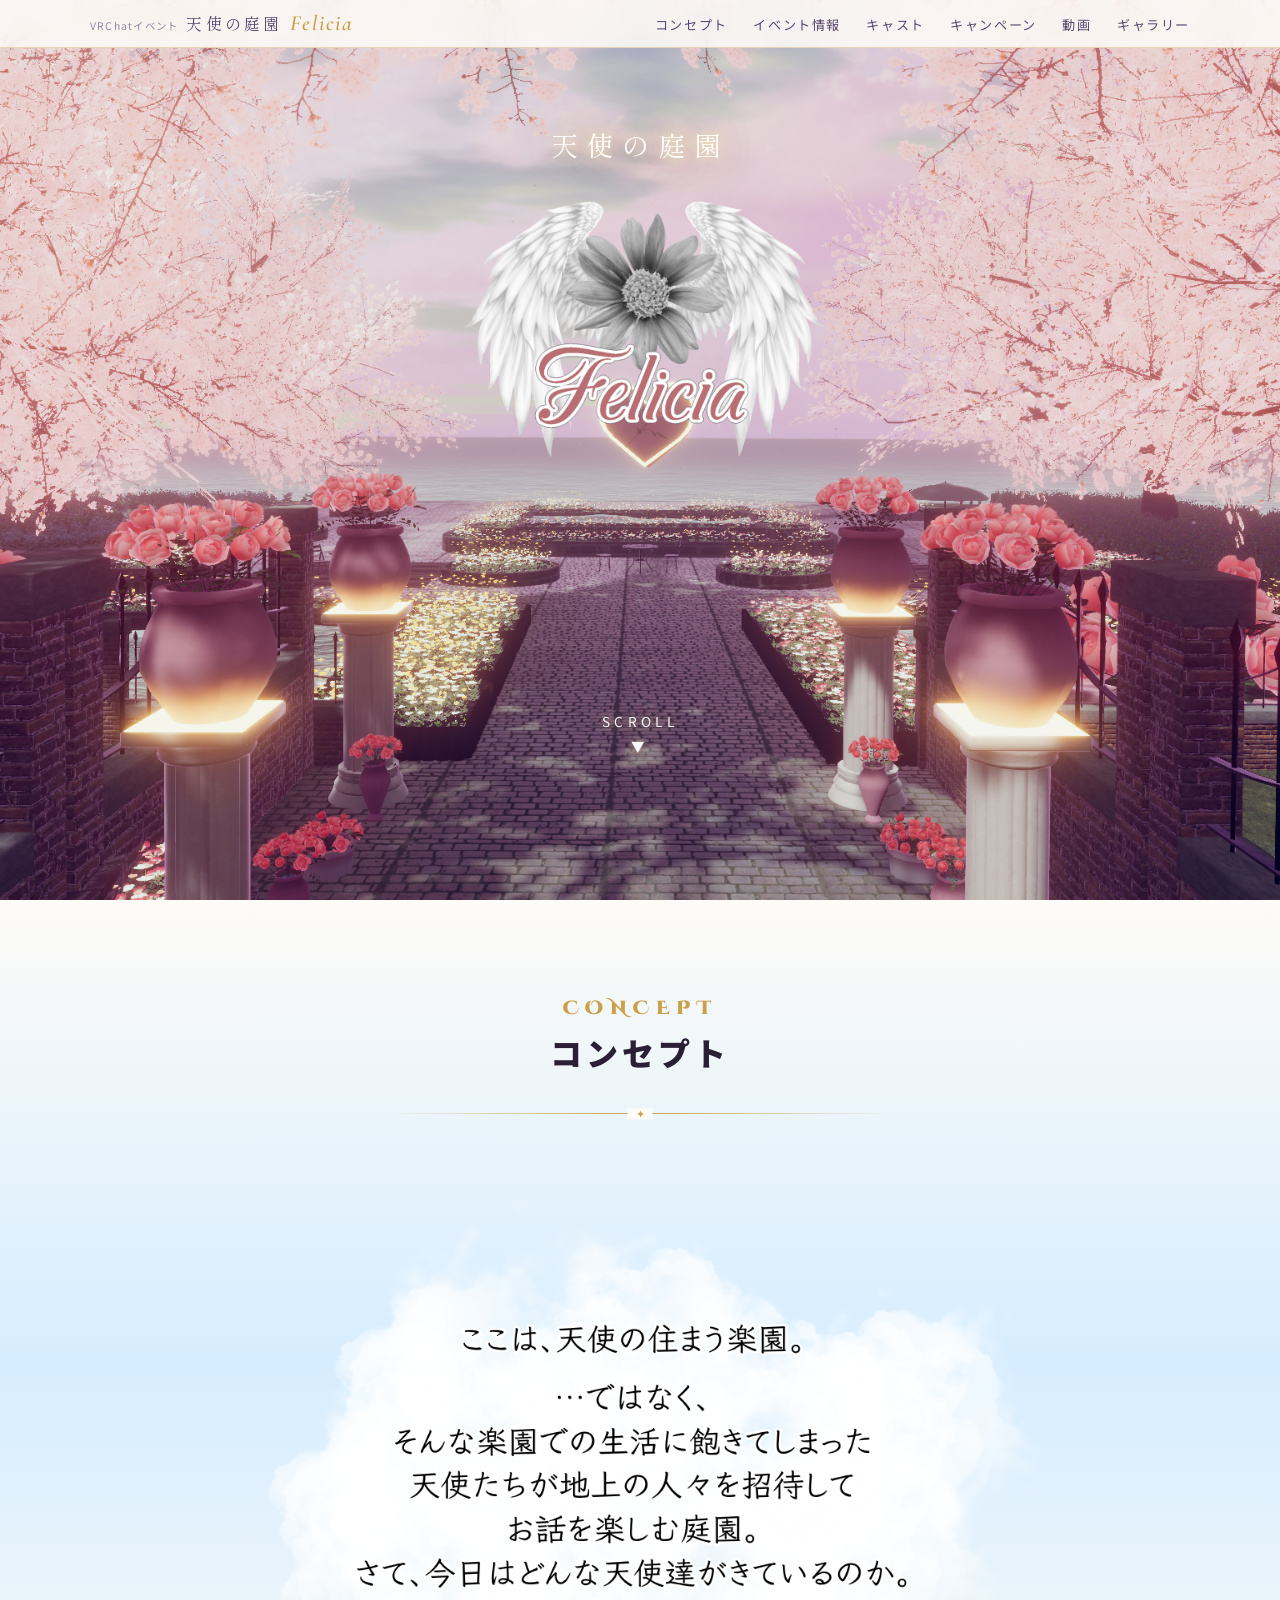
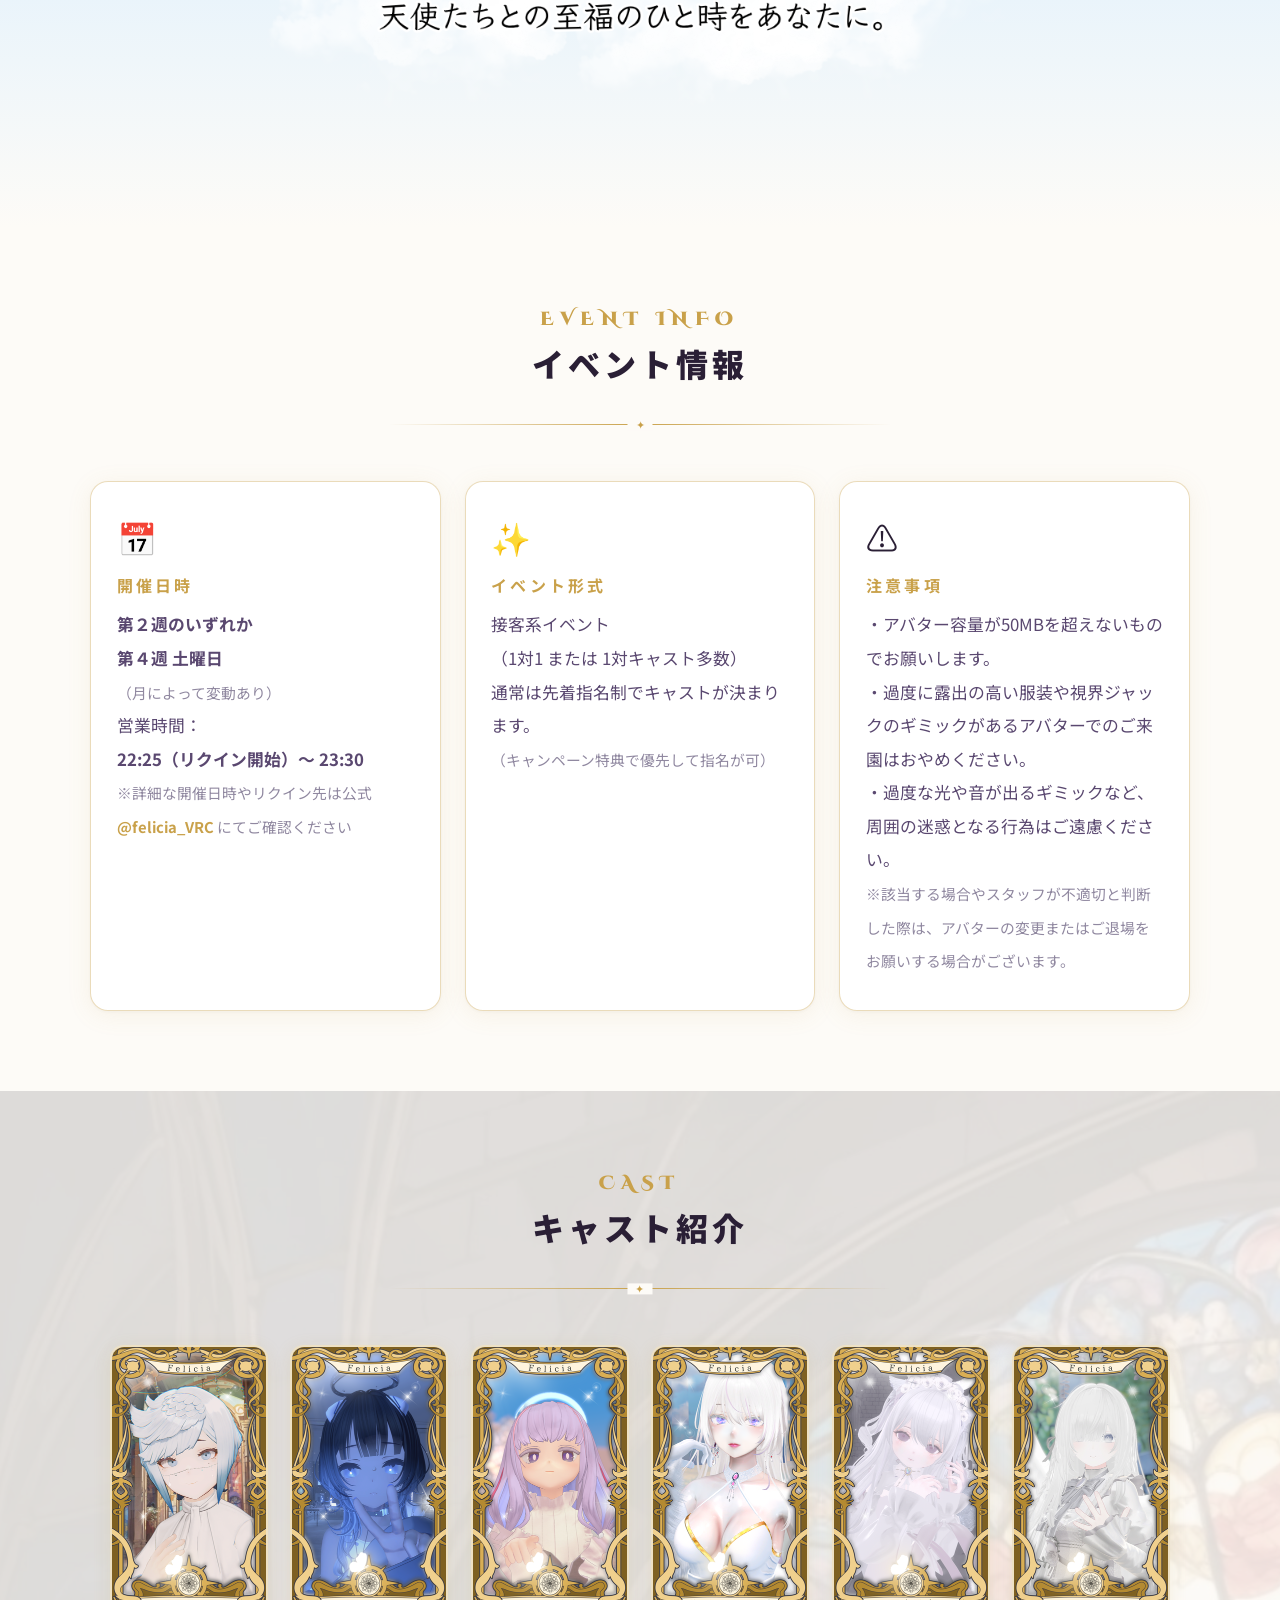
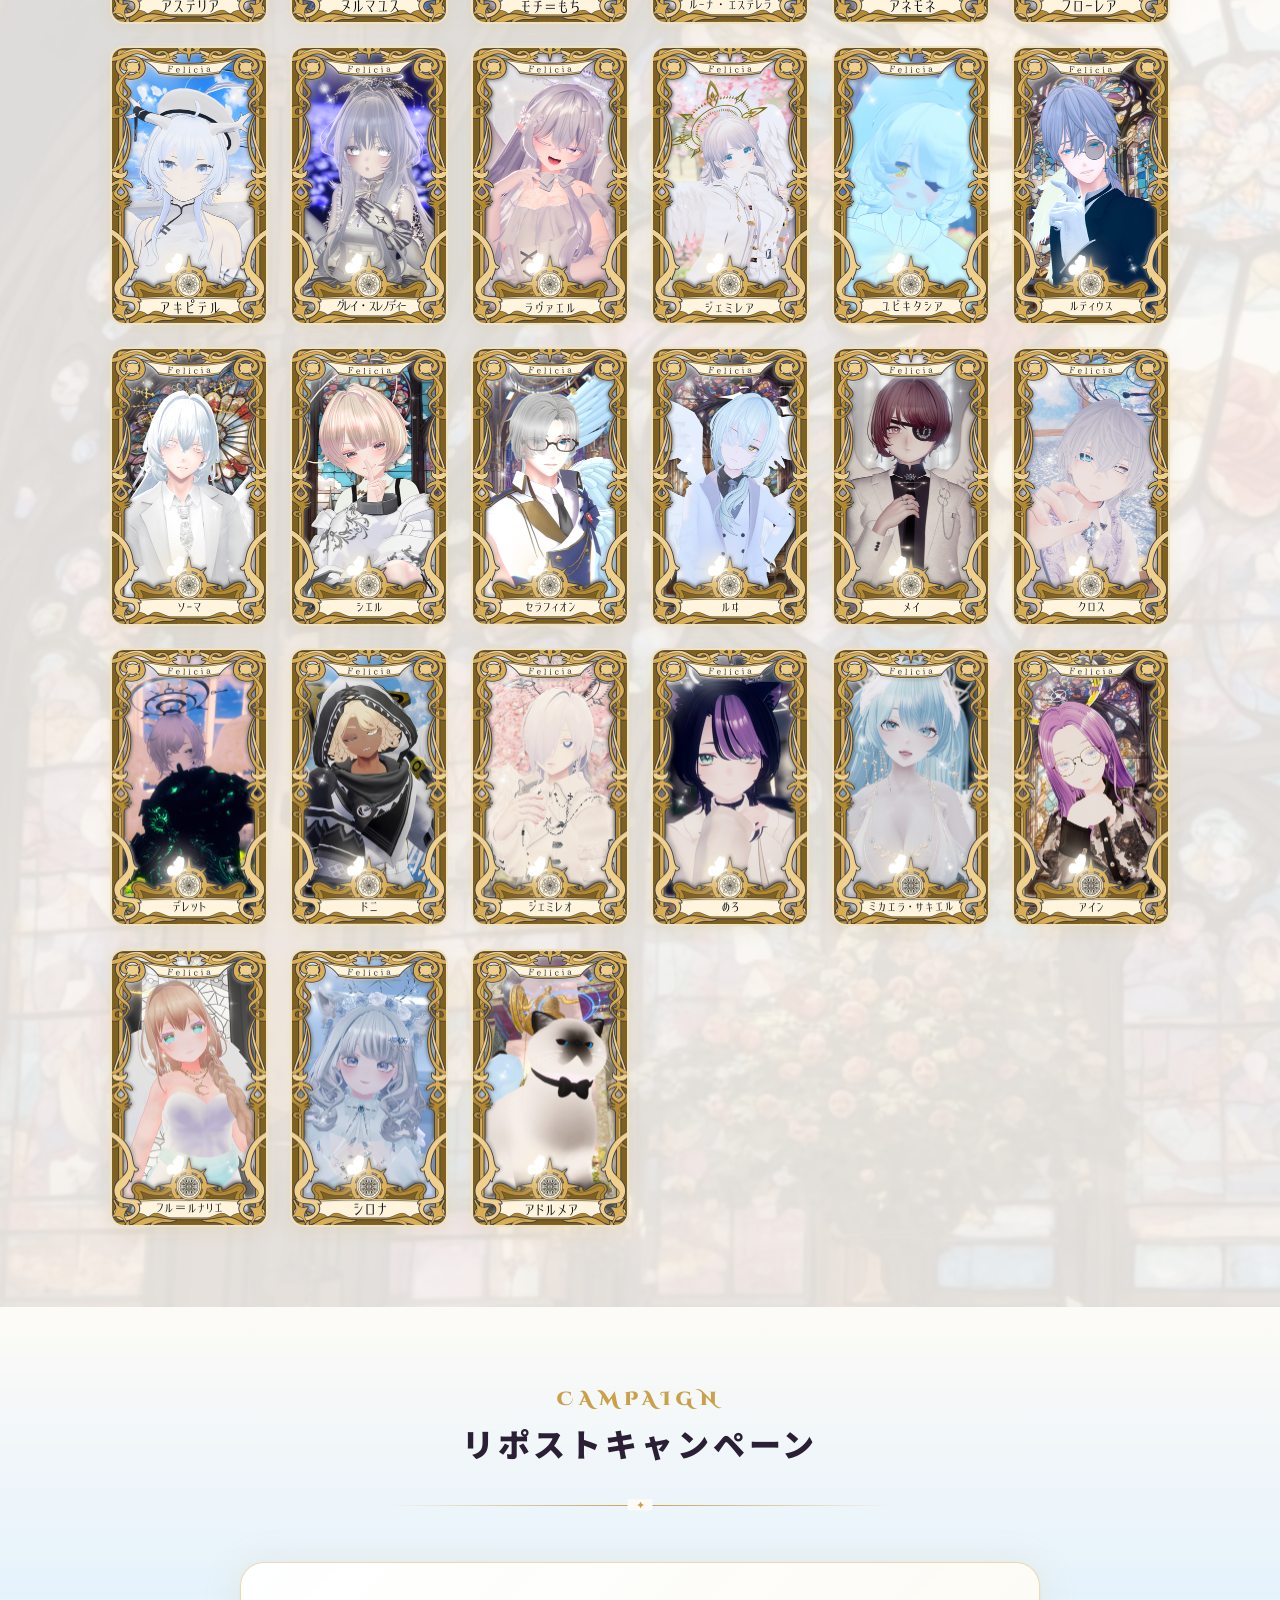
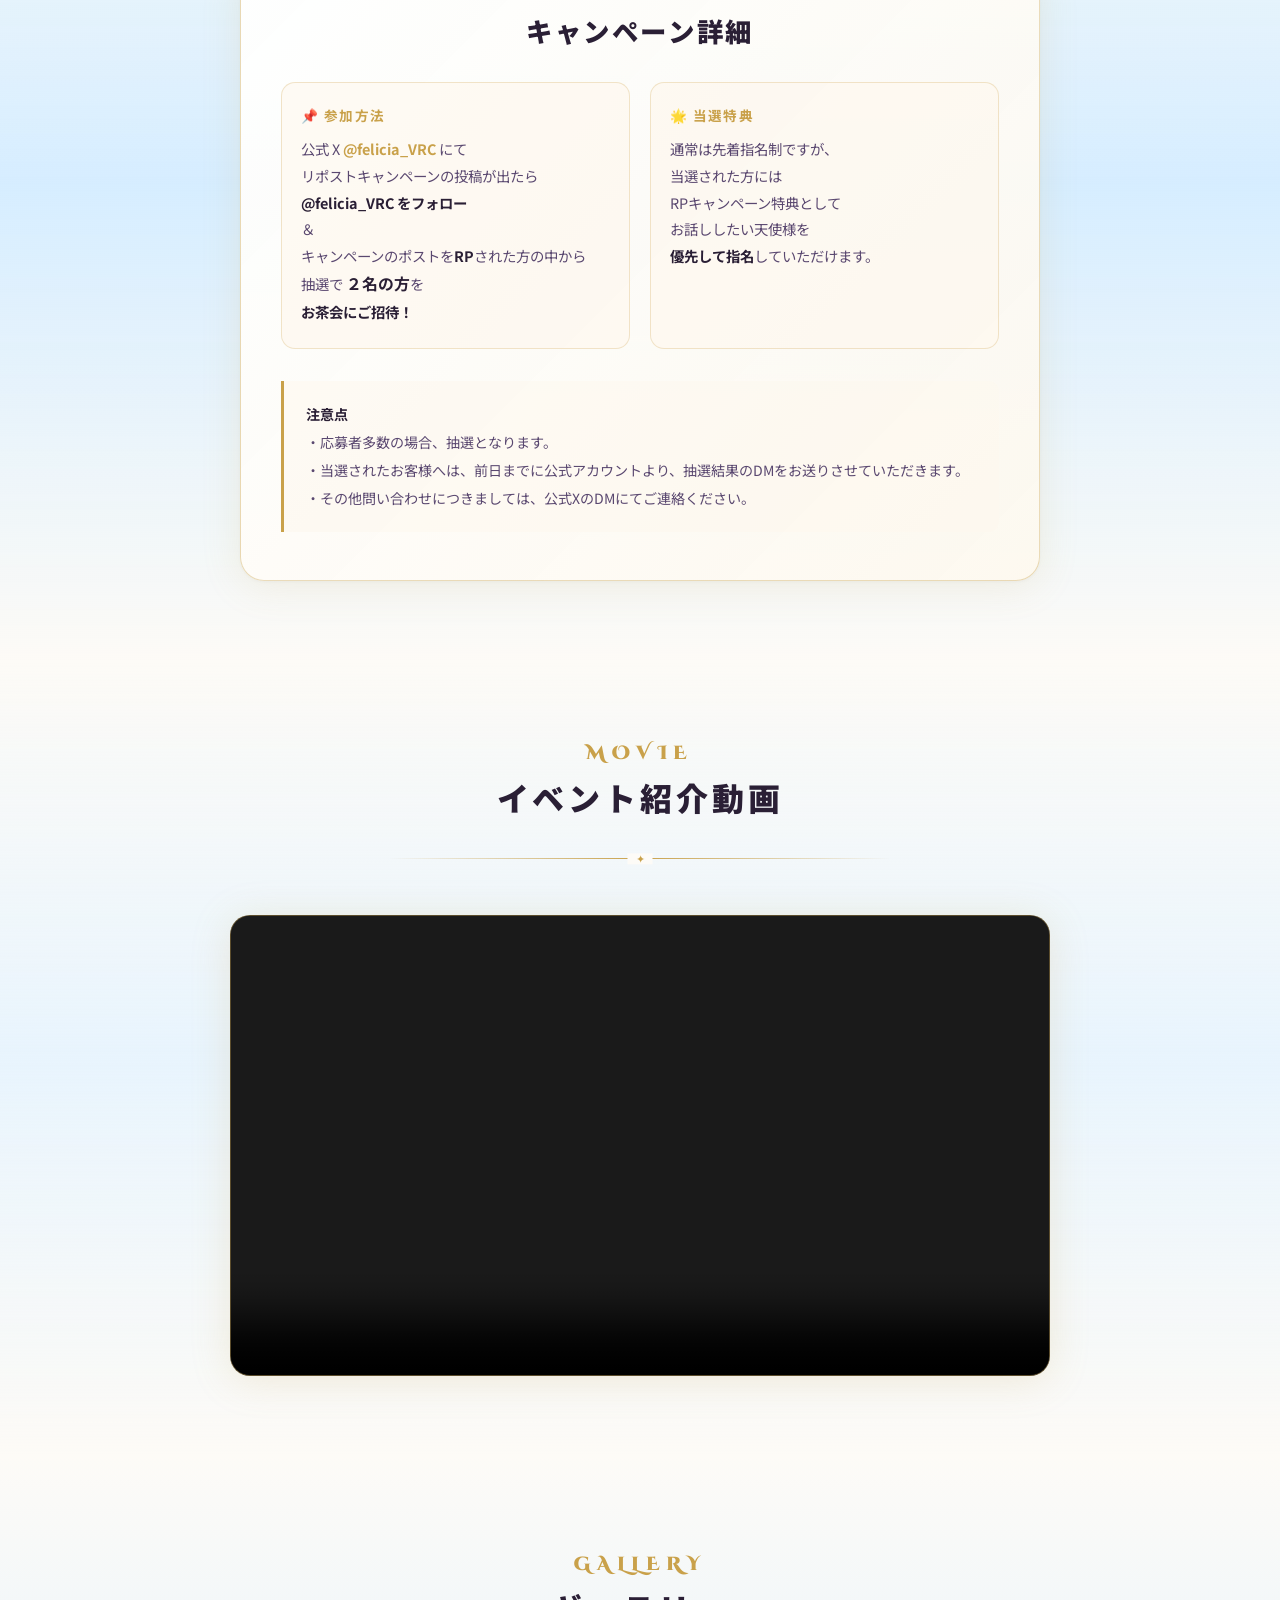
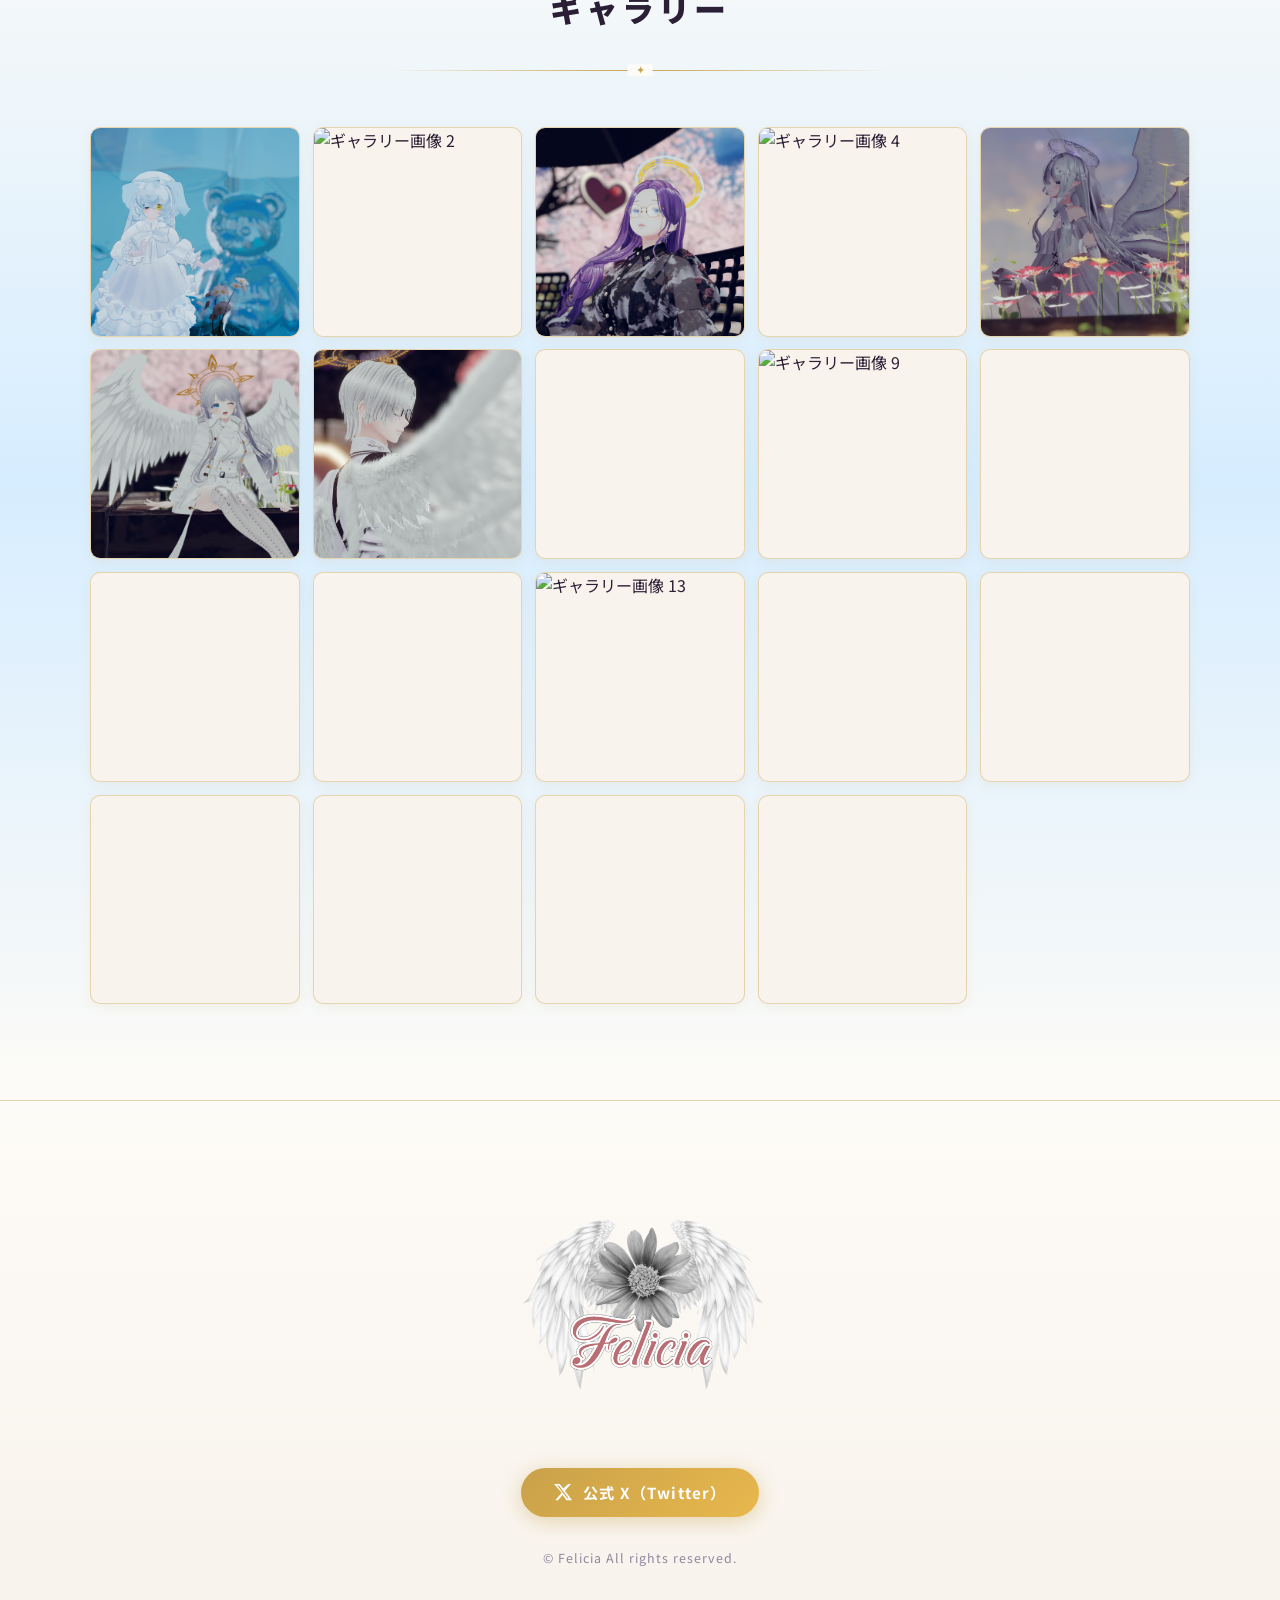
==== index.html @ ae24e44e "feat: add 'VRChatイベント' prefix to nav title Co-Authored-By: Claude Sonnet 4.6 <noreply@anthropic.com>" ====
<!DOCTYPE html>
<html lang="ja">
<head>
  <meta charset="UTF-8" />
  <meta name="viewport" content="width=device-width, initial-scale=1.0" />
  <meta name="theme-color" content="#fdfbf7" />
  <title>Felicia - 天使との対話型RPイベント</title>
  <meta name="description" content="VRChat上のロールプレイイベント「Felicia」公式サイト。個性豊かな天使様たちとの1対1の対話をお楽しみいただけるイベントです。" />
  <meta name="robots" content="index,follow" />
  <link rel="canonical" href="__SITE_URL__/" />
  <meta property="og:type" content="website" />
  <meta property="og:title" content="Felicia - 天使との対話型RPイベント" />
  <meta property="og:description" content="VRChat上のロールプレイイベント「Felicia」公式サイト。個性豊かな天使様たちとの1対1の対話をお楽しみいただけるイベントです。" />
  <meta property="og:url" content="__SITE_URL__/" />
  <meta property="og:image" content="__SITE_URL__/images/Felicia_Banner.jpg" />
  <meta property="og:image:alt" content="Feliciaメインビジュアル" />
  <meta property="og:site_name" content="Felicia" />
  <meta name="twitter:card" content="summary_large_image" />
  <meta name="twitter:title" content="Felicia - 天使との対話型RPイベント" />
  <meta name="twitter:description" content="VRChat上のロールプレイイベント「Felicia」公式サイト。個性豊かな天使様たちとの1対1の対話をお楽しみいただけるイベントです。" />
  <meta name="twitter:image" content="__SITE_URL__/images/Felicia_Banner.jpg" />
  <meta name="twitter:image:alt" content="Feliciaメインビジュアル" />
  <script type="application/ld+json">
    {
      "@context": "https://schema.org",
      "@type": "WebSite",
      "name": "Felicia",
      "url": "__SITE_URL__/",
      "description": "VRChat上のロールプレイイベント「Felicia」公式サイト。個性豊かな天使様たちとの1対1の対話をお楽しみいただけるイベントです。",
      "inLanguage": "ja",
      "publisher": {
        "@type": "Organization",
        "name": "Felicia"
      }
    }
  </script>
  <!-- ヒーロー背景の先行ダウンロード（最高優先度） -->
  <link rel="preload" href="images/bg/Felicia_Background_1.jpg" as="image" fetchpriority="high" />
  <link rel="icon" href="images/Felicia_Logo.png" type="image/png" />
  <link rel="manifest" href="manifest.webmanifest" />
  <link rel="preconnect" href="https://fonts.googleapis.com" />
  <link rel="preconnect" href="https://fonts.gstatic.com" crossorigin />
  <link href="https://fonts.googleapis.com/css2?family=Noto+Sans+JP:wght@400;500;700;900&family=Cinzel+Decorative:wght@700&family=Cormorant+Garamond:ital,wght@0,400;0,600;1,400&family=Shippori+Mincho:wght@400;700&display=swap" rel="stylesheet" />
  <link rel="stylesheet" href="data/index.css" />
</head>
<body class="page-loading">

<!-- Lightbox -->
<div id="lightbox" role="dialog" aria-modal="true" aria-label="キャスト画像">
  <button class="lb-arrow" id="lb-prev" aria-label="前のキャスト">‹</button>
  <div id="lb-stage">
    <img id="lb-img-cur" src="" alt="" />
    <img id="lb-img-next" src="" alt="" aria-hidden="true" />
  </div>
  <button class="lb-arrow" id="lb-next" aria-label="次のキャスト">›</button>
  <button id="lightbox-close" aria-label="閉じる">✕</button>
</div>

<!-- Feathers -->
<div id="feathers" aria-hidden="true"></div>

<!-- Nav -->
<nav>
  <div class="nav-inner">
    <div class="nav-title">
      <span class="nav-title-sub">VRChatイベント</span>
      <span class="nav-title-ja">天使の庭園</span>
      <span class="nav-title-en">Felicia</span>
    </div>
    <ul class="nav-links">
      <li><a href="#concept">コンセプト</a></li>
      <li><a href="#about">イベント情報</a></li>
      <li><a href="#cast">キャスト</a></li>
      <li><a href="#campaign">キャンペーン</a></li>
      <li><a href="#video">動画</a></li>
      <li><a href="#gallery">ギャラリー</a></li>
    </ul>
  </div>
</nav>

<!-- Hero -->
<section id="hero">
  <!-- .hero-bg スライドは JS が images/bg/ を探索して動的生成 -->
  <div class="hero-overlay" aria-hidden="true"></div>
  <div class="hero-logo-wrap">
    <p class="hero-catchcopy" aria-hidden="true">天使の庭園</p>
    <img src="images/Felicia_Logo.png" alt="Felicia" class="hero-logo js-hide-on-error" />
  </div>
  <p class="hero-scroll" aria-hidden="true">SCROLL</p>
</section>

<!-- Concept -->
<section id="concept">
  <div class="container">
    <h2 class="section-title reveal">
      <span>CONCEPT</span>
      コンセプト
    </h2>
    <div class="divider"></div>
    <div class="concept-center reveal">
      <img src="images/Felicia_Concept1.png" alt="Feliciaコンセプトビジュアル" class="concept-image" loading="lazy" decoding="async" />
    </div>
  </div>
</section>

<!-- About / Event Info -->
<section id="about">
  <div class="container">
    <h2 class="section-title reveal">
      <span>EVENT INFO</span>
      イベント情報
    </h2>
    <div class="divider"></div>
    <div class="about-grid">
      <div class="info-card reveal">
        <div class="card-icon">📅</div>
        <h3>開催日時</h3>
        <p>
          <strong>第２週のいずれか</strong><br />
          <strong>第４週 土曜日</strong><br />
          <small class="text-sub">（月によって変動あり）</small><br />
          営業時間：<br /><strong>22:25（リクイン開始）〜 23:30</strong><br />
          <small class="text-sub">※詳細な開催日時やリクイン先は公式 <a href="https://x.com/felicia_VRC" target="_blank" rel="noopener noreferrer" class="info-link">@felicia_VRC</a> にてご確認ください</small>
        </p>
      </div>
      <div class="info-card reveal">
        <div class="card-icon">✨</div>
        <h3>イベント形式</h3>
        <p>
          接客系イベント<br />
          （1対1 または 1対キャスト多数）<br />
          通常は先着指名制でキャストが決まります。<br />
          <small class="text-sub">（キャンペーン特典で優先して指名が可）</small>
        </p>
      </div>
      <div class="info-card reveal">
        <div class="card-icon">⚠️</div>
        <h3>注意事項</h3>
        <p>
          ・アバター容量が50MBを超えないものでお願いします。<br />
          ・過度に露出の高い服装や視界ジャックのギミックがあるアバターでのご来園はおやめください。<br />
          ・過度な光や音が出るギミックなど、周囲の迷惑となる行為はご遠慮ください。<br />
          <small class="text-sub">※該当する場合やスタッフが不適切と判断した際は、アバターの変更またはご退場をお願いする場合がございます。</small>
        </p>
      </div>
    </div>
  </div>
</section>

<!-- Cast -->
<section id="cast">
  <div class="cast-bg" aria-hidden="true"></div>
  <div class="container">
    <h2 class="section-title reveal">
      <span>CAST</span>
      キャスト紹介
    </h2>
    <div class="divider"></div>
    <!-- キャストは data/cast-data.js から動的に生成されます -->
    <div class="cast-grid" id="cast-grid"></div>
  </div>
</section>

<!-- Campaign -->
<section id="campaign">
  <div class="container">
    <h2 class="section-title reveal">
      <span>CAMPAIGN</span>
      リポストキャンペーン
    </h2>
    <div class="divider"></div>
    <div class="campaign-inner reveal">
      <p class="campaign-title">キャンペーン詳細</p>
      <div class="campaign-cards">
        <div class="campaign-item">
          <h4>📌 参加方法</h4>
          <p>
            公式 X <a href="https://x.com/felicia_VRC" target="_blank" rel="noopener noreferrer" class="info-link">@felicia_VRC</a> にて<br />
            リポストキャンペーンの投稿が出たら<br />
            <strong>@felicia_VRC をフォロー</strong><br />
            ＆<br />
            キャンペーンのポストを<strong>RP</strong>された方の中から<br />
            抽選で <strong class="text-gold text-lg">２名の方</strong>を<br />
            <strong class="text-gold">お茶会にご招待！</strong>
          </p>
        </div>
        <div class="campaign-item">
          <h4>🌟 当選特典</h4>
          <p>
            通常は先着指名制ですが、<br />
            当選された方には<br />
            RPキャンペーン特典として<br />
            お話ししたい天使様を<br />
            <strong class="text-gold">優先して指名</strong>していただけます。
          </p>
        </div>
      </div>
      <div class="campaign-note">
        <strong>注意点</strong><br />
        ・応募者多数の場合、抽選となります。<br />
        ・当選されたお客様へは、前日までに公式アカウントより、抽選結果のDMをお送りさせていただきます。<br />
        ・その他問い合わせにつきましては、公式XのDMにてご連絡ください。
      </div>
    </div>
  </div>
</section>

<!-- Video -->
<section id="video">
  <div class="container">
    <h2 class="section-title reveal">
      <span>MOVIE</span>
      イベント紹介動画
    </h2>
    <div class="divider"></div>
    <div class="video-wrap reveal">
      <!-- 動画ファイルを video/ フォルダに配置してください（例: video/felicia.mp4） -->
      <video id="event-video" controls playsinline poster="images/Felicia_Banner.jpg">
        <source src="video/felicia.mp4" type="video/mp4" />
        <source src="video/movie.mp4" type="video/mp4" />
        <source src="video/pv.mp4" type="video/mp4" />
        <p>お使いのブラウザは動画の再生に対応していません。</p>
      </video>
    </div>
  </div>
</section>

<!-- Gallery -->
<section id="gallery">
  <div class="container">
    <h2 class="section-title reveal">
      <span>GALLERY</span>
      ギャラリー
    </h2>
    <div class="divider"></div>
    <!-- 画像は data/gallery-data.js から動的に生成されます -->
    <div class="gallery-grid" id="gallery-grid"></div>
  </div>
</section>

<!-- Footer -->
<footer>
  <img src="images/Felicia_Logo.png" alt="Felicia" class="footer-logo js-hide-on-error" loading="lazy" decoding="async" />
  <br />
  <a href="https://x.com/felicia_VRC" target="_blank" rel="noopener noreferrer" class="twitter-btn">
    <img src="images/x-logo.svg" alt="" aria-hidden="true" class="twitter-btn-icon" />
    公式 X（Twitter）
  </a>
  <p class="footer-copy">© Felicia All rights reserved.</p>
</footer>

<script src="data/cast-data.js"></script>
<script src="data/gallery-data.js"></script>
<script src="data/index.js"></script>
</body>
</html>
---- data/index.css ----
/* ===== Reset & Base ===== */
*, *::before, *::after { box-sizing: border-box; margin: 0; padding: 0; }

:root {
  --white:        #ffffff;
  --cream:        #fdfbf7;
  --cream-mid:    #f8f3ec;
  --cream-dark:   #f0e8d8;
  --gold:         #c9a14a;
  --gold-bright:  #e8c96a;
  --gold-pale:    #fdf3d8;
  --gold-glow:    rgba(201, 161, 74, 0.3);
  --sky:          #e8f4fd;
  --pearl:        #f8f5ff;
  --lavender:     #ede8f8;
  --heaven:       #d6edff;
  --text-dark:    #2a1f35;
  --text-mid:     #5a4870;
  --text-light:   #9088a0;
  --text-gold:    #c9a14a;
  --text-gold-dark: #7a5e18;
  --border-gold:  rgba(201, 161, 74, 0.38);
}

html { scroll-behavior: smooth; }

body {
  font-family: 'Noto Sans JP', sans-serif;
  background-color: var(--cream);
  color: var(--text-dark);
  min-height: 100vh;
  overflow-x: hidden;
}

/* BG1 ロード完了まで全体を非表示 */
body.page-loading { opacity: 0; }

/* Subtle celestial background */
body::before {
  content: '';
  position: fixed;
  inset: 0;
  background:
    radial-gradient(ellipse 70% 50% at 15% 10%, rgba(180, 220, 255, .22) 0%, transparent 60%),
    radial-gradient(ellipse 60% 45% at 88% 92%, rgba(255, 240, 190, .18) 0%, transparent 60%),
    radial-gradient(ellipse 80% 80% at 50% 50%, rgba(253, 251, 247, .96) 0%, transparent 100%);
  pointer-events: none;
  z-index: 0;
}

section, nav, footer { position: relative; z-index: 1; }

/* ===== Utility ===== */
.container {
  width: min(1100px, 92%);
  margin-inline: auto;
}

.text-gold      { color: var(--text-gold); }
.text-gold-dark { color: var(--text-gold-dark); }
.text-sub       { color: var(--text-light); font-size: .88em; }
.text-lg        { font-size: 1.1em; }

/* ===== Section Title ===== */
.section-title {
  text-align: center;
  font-size: clamp(1.4rem, 4vw, 2rem);
  font-weight: 900;
  letter-spacing: .12em;
  color: var(--text-dark);
  margin-bottom: 2.4rem;
}
.section-title span {
  display: block;
  font-family: 'Cinzel Decorative', serif;
  font-size: .58em;
  letter-spacing: .35em;
  color: var(--gold);
  margin-bottom: .5rem;
}

/* ===== Divider ===== */
.divider {
  width: 80%;
  max-width: 500px;
  height: 1px;
  background: linear-gradient(90deg, transparent, var(--gold), transparent);
  margin: 0 auto 3.5rem;
  position: relative;
}
.divider::before {
  content: '✦';
  position: absolute;
  left: 50%;
  top: 50%;
  transform: translate(-50%, -50%);
  color: var(--gold);
  font-size: .7rem;
  background: var(--cream);
  padding: 0 .5rem;
  line-height: 1;
}

/* ===== Nav ===== */
nav {
  position: fixed;
  top: 0; left: 0; right: 0;
  z-index: 100;
  background: rgba(253, 251, 247, 0.88);
  backdrop-filter: blur(14px);
  border-bottom: 1px solid var(--border-gold);
  padding: .65rem 1.5rem;
}

.nav-inner {
  width: min(1100px, 92%);
  margin-inline: auto;
  display: flex;
  align-items: center;
  justify-content: space-between;
  gap: 1rem;
}

.nav-title {
  display: flex;
  flex-direction: row;
  align-items: baseline;
  gap: .5rem;
  white-space: nowrap;
}

.nav-title-sub {
  font-family: 'Noto Sans JP', sans-serif;
  font-size: .65rem;
  font-weight: 400;
  letter-spacing: .12em;
  color: var(--text-light);
}

.nav-title-ja {
  font-family: 'Shippori Mincho', serif;
  font-size: 1rem;
  font-weight: 400;
  letter-spacing: .2em;
  color: var(--text-mid);
}

.nav-title-en {
  font-family: 'Cormorant Garamond', serif;
  font-style: italic;
  font-size: 1.35rem;
  font-weight: 600;
  letter-spacing: .1em;
  color: var(--gold);
}

.nav-links {
  display: flex;
  gap: 1.6rem;
  list-style: none;
}
.nav-links a {
  color: var(--text-mid);
  text-decoration: none;
  font-size: .82rem;
  letter-spacing: .12em;
  transition: color .2s;
}
.nav-links a:hover { color: var(--gold); }

@media (max-width: 768px) {
  nav { padding: .4rem 1rem; }
  .nav-inner {
    flex-direction: column;
    align-items: flex-start;
    gap: .25rem;
  }
  .nav-title { gap: .3rem; }
  .nav-title-ja { font-size: .48rem; }
  .nav-title-en { font-size: .85rem; }
  .nav-links {
    gap: .5rem;
    flex-wrap: wrap;
  }
  .nav-links a { font-size: .6rem; letter-spacing: .05em; }
}

/* ===== Hero ===== */
#hero {
  min-height: 100vh;
  display: flex;
  flex-direction: column;
  align-items: center;
  justify-content: flex-start;
  padding-top: 12vh;
  position: relative;
  overflow: hidden;
  background: linear-gradient(175deg, #bde0ff 0%, #d8efff 30%, #fdfbf7 100%);
}

.hero-bg {
  position: absolute;
  inset: 0;
  background-size: cover;
  background-position: center;
  background-repeat: no-repeat;
  z-index: 0;
  /* background-image と transform は JS が設定 */
}

.hero-overlay { display: none; }

/* ロゴ＋キャッチコピーをまとめるラッパー（レイアウト上の flex アイテム） */
.hero-logo-wrap {
  position: relative;
  z-index: 1;
}

/* キャッチコピー：ロゴ直上に absolute 配置（ロゴ位置に影響しない） */
.hero-catchcopy {
  position: absolute;
  bottom: calc(100% - 3.5rem);
  left: 50%;
  transform: translateX(-50%);
  white-space: nowrap;
  font-family: 'Shippori Mincho', serif;
  font-size: clamp(1.05rem, 2.8vw, 1.7rem);
  letter-spacing: .32em;
  color: #fff;
  text-shadow:
    0 0 14px rgba(255, 240, 180, .95),
    0 0 35px rgba(220, 180, 80, .75),
    0 0 70px rgba(200, 150, 50, .5);
  opacity: 0;
  transition: opacity 1s ease .2s;
}
.hero-catchcopy.logo-visible { opacity: 1; }

.hero-logo {
  position: relative;
  z-index: 1;
  height: min(55vh, 420px);
  width: auto;
  display: block;
  opacity: 0;
  transition: opacity 1s ease;
}
.hero-logo.logo-visible { opacity: 1; }

.hero-scroll {
  position: absolute;
  bottom: 9rem;
  left: 50%;
  transform: translateX(-50%);
  z-index: 1;
  font-size: .85rem;
  letter-spacing: .32em;
  color: rgba(255, 255, 255, .95);
  text-shadow:
    0 0 8px rgba(255, 240, 180, .8),
    0 1px 6px rgba(0, 0, 0, .4);
  animation: blink 2s ease-in-out infinite;
  text-align: center;
  white-space: nowrap;
}
.hero-scroll::after {
  content: '▼';
  display: block;
  text-align: center;
  margin-top: .3rem;
}
@keyframes blink { 0%, 100% { opacity: 1 } 50% { opacity: .25 } }

@media (max-width: 768px) {
  .hero-catchcopy { font-size: clamp(.95rem, 5vw, 1.4rem); }
  .hero-logo { height: min(52vh, 380px); width: auto; min-height: 260px; }
  .hero-scroll { bottom: 12rem; }
}

/* ===== Feathers ===== */
#feathers {
  position: fixed;
  inset: 0;
  pointer-events: none;
  z-index: 1;
  overflow: hidden;
}

.feather {
  position: absolute;
  top: -100px;
  opacity: 0;
  animation: featherDrift linear infinite;
  will-change: transform, opacity;
}

@keyframes featherDrift {
  0% {
    transform: translateY(0) translateX(0) rotate(0deg);
    opacity: 0;
  }
  8%  { opacity: var(--max-opacity, 0.55); }
  20% { transform: translateY(20vh)  translateX(calc(var(--drift) *  0.25)) rotate(72deg);  }
  40% { transform: translateY(40vh)  translateX(calc(var(--drift) * -0.15)) rotate(144deg); }
  60% { transform: translateY(60vh)  translateX(calc(var(--drift) *  0.35)) rotate(216deg); }
  80% { transform: translateY(80vh)  translateX(calc(var(--drift) * -0.10)) rotate(288deg); }
  92% { opacity: var(--max-opacity, 0.35); }
  100% {
    transform: translateY(115vh) translateX(var(--drift)) rotate(360deg);
    opacity: 0;
  }
}

/* ===== Concept Section ===== */
#concept {
  padding: 6rem 1.5rem;
  background: linear-gradient(180deg, var(--cream), var(--heaven) 50%, var(--cream));
  z-index: auto;
}

.concept-center {
  display: flex;
  justify-content: center;
}

.concept-image {
  width: min(820px, 92vw);
  height: auto;
  position: relative;
  z-index: 3;
  transform: translateX(1.5%);
}

/* ===== About / Event Info ===== */
#about {
  padding: 5rem 1.5rem;
}

.about-grid {
  display: grid;
  grid-template-columns: repeat(auto-fit, minmax(260px, 1fr));
  gap: 1.5rem;
}

.info-card {
  background: rgba(255, 255, 255, 0.92);
  border: 1px solid var(--border-gold);
  border-radius: 18px;
  padding: 2rem 1.6rem;
  backdrop-filter: blur(6px);
  box-shadow: 0 4px 24px rgba(201, 161, 74, .1), 0 1px 4px rgba(0, 0, 0, .04);
  transition: transform .3s, box-shadow .3s;
}
.info-card:hover {
  transform: translateY(-4px);
  box-shadow: 0 8px 40px rgba(201, 161, 74, .22);
}

.info-card .card-icon {
  font-size: 2rem;
  margin-bottom: .8rem;
}
.info-card h3 {
  font-size: 1rem;
  letter-spacing: .2em;
  color: var(--gold);
  margin-bottom: .7rem;
  text-transform: uppercase;
  font-weight: 700;
}
.info-card p {
  font-size: 1.05rem;
  line-height: 2;
  color: var(--text-mid);
}

.info-link {
  color: var(--gold);
  text-decoration: none;
  font-weight: 700;
}
.info-link:hover { text-decoration: underline; }

/* ===== Cast Section ===== */
#cast {
  padding: 5rem 1.5rem;
  position: relative;
  overflow: hidden;
  z-index: auto;
}

.cast-bg {
  position: absolute;
  inset: 0;
  background: url('../images/Felicia_Cast_Background.jpg') center / cover no-repeat;
  z-index: 0;
}
.cast-bg::after {
  content: '';
  position: absolute;
  inset: 0;
  background: rgba(253, 251, 247, 0.87);
}

#cast .container {
  position: relative;
  z-index: 2;
  width: min(1200px, 94%);
}

/* Cast grid - portrait cards */
.cast-grid {
  display: grid;
  grid-template-columns: repeat(auto-fill, 158px);
  justify-content: center;
  gap: 1.4rem;
}

@media (max-width: 500px) {
  .cast-grid {
    grid-template-columns: repeat(2, 1fr);
  }
}

.cast-card {
  position: relative;
  z-index: 3;
  background: white;
  border: 2px solid rgba(201, 161, 74, .32);
  border-radius: 14px;
  overflow: hidden;
  cursor: pointer;
  transition: transform .35s cubic-bezier(.34, 1.56, .64, 1), box-shadow .35s;
  box-shadow: 0 4px 18px rgba(201, 161, 74, .14);
}
.cast-card:hover {
  transform: translateY(-6px) scale(1.025);
  box-shadow: 0 12px 44px rgba(201, 161, 74, .38), 0 0 0 2px rgba(201, 161, 74, .45);
}

.cast-card .cast-image {
  width: 100%;
  overflow: hidden;
  line-height: 0;
  background: var(--cream-mid);
}
.cast-card .cast-image img {
  width: 100%;
  height: auto;
  display: block;
  transition: transform .4s ease;
}
.cast-card:hover .cast-image img {
  transform: scale(1.04);
}

/* Placeholder when no image */
.cast-image-placeholder {
  width: 100%;
  aspect-ratio: 3 / 4;
  background: linear-gradient(160deg, var(--gold-pale), var(--lavender));
  display: flex;
  align-items: center;
  justify-content: center;
  color: var(--gold);
  font-size: .7rem;
  letter-spacing: .1em;
}

/* .cast-info / .cast-name は非表示のため削除 */

/* ===== Lightbox ===== */
#lightbox {
  display: none;
  position: fixed;
  inset: 0;
  z-index: 1000;
  background: rgba(30, 20, 40, .92);
  overflow: hidden;
  align-items: center;
  justify-content: center;
  padding: 1rem;
  backdrop-filter: blur(8px);
}
#lightbox.open { display: flex; }

#lb-stage {
  position: relative;
  overflow: hidden;
  /* iOS Safari でtransform子要素がoverflow:hiddenをすり抜けるバグ対策 */
  transform: translateZ(0);
  clip-path: inset(0);
  /* 固定サイズ: lbImgCur/lbImgNext が常に同じ枠内に描画され、
     画像切り替え時のサイズジャンプを防ぐ */
  width: min(90vw, calc(100vw - 7rem));
  height: 92svh;
  display: flex;
  align-items: center;
  justify-content: center;
  border-radius: 16px;
  box-shadow:
    0 0 60px rgba(201, 161, 74, .45),
    0 0 120px rgba(255, 255, 255, .08);
  line-height: 0;
  flex-shrink: 0;
}

#lb-img-cur {
  display: block;
  width: auto;
  height: auto;
  max-width: 100%;
  max-height: 100%;  /* 固定ステージ基準（= 92svh） */
  object-fit: contain;
  cursor: pointer;
  position: relative;
  z-index: 1;
}

#lb-img-next {
  position: absolute;
  inset: 0;
  width: 100%;
  height: 100%;
  object-fit: contain;
  z-index: 2;
  transform: translateX(100%);
  pointer-events: none;
  /* alt テキストを非表示（ロード前の文字はみ出し対策） */
  color: transparent;
  font-size: 0;
}

#lightbox-close {
  position: fixed;
  top: 1.2rem;
  right: 1.4rem;
  background: rgba(201, 161, 74, .88);
  border: 1px solid rgba(255, 255, 255, .3);
  color: white;
  font-size: 1.5rem;
  width: 2.6rem;
  height: 2.6rem;
  border-radius: 50%;
  cursor: pointer;
  display: flex;
  align-items: center;
  justify-content: center;
  line-height: 1;
  transition: background .2s;
  z-index: 2;
}
#lightbox-close:hover { background: var(--gold-bright); }

.lb-arrow {
  position: fixed;
  top: 50%;
  transform: translateY(-50%);
  background: rgba(201, 161, 74, .88);
  border: 1px solid rgba(255, 255, 255, .3);
  color: white;
  font-size: 2rem;
  width: 3rem;
  height: 3rem;
  border-radius: 50%;
  cursor: pointer;
  display: flex;
  align-items: center;
  justify-content: center;
  transition: background .2s;
  z-index: 1001;
}
#lb-prev { left: 1rem; }
#lb-next { right: 1rem; }
.lb-arrow:hover { background: var(--gold-bright); }

@media (max-width: 768px) {
  .lb-arrow { display: none; }
  #lb-stage { width: 100vw; height: 100svh; border-radius: 0; }
  #lightbox { padding: 0; }
}

/* ===== Campaign Section ===== */
#campaign {
  padding: 5rem 1.5rem;
  background: linear-gradient(180deg, transparent, var(--heaven) 50%, transparent);
  position: relative;
  z-index: auto;
}
#campaign .container {
  position: relative;
  z-index: 2;
}

.campaign-inner {
  background: linear-gradient(135deg, rgba(255, 255, 255, .95), rgba(253, 248, 238, .92));
  border: 1px solid var(--border-gold);
  border-radius: 24px;
  padding: 3rem 2.5rem;
  box-shadow: 0 4px 40px rgba(201, 161, 74, .14), 0 1px 4px rgba(0, 0, 0, .04);
  max-width: 800px;
  margin-inline: auto;
}

.campaign-title {
  font-size: clamp(1.15rem, 3.5vw, 1.65rem);
  font-weight: 900;
  text-align: center;
  color: var(--text-dark);
  letter-spacing: .1em;
  margin-bottom: 2rem;
}

.campaign-cards {
  display: grid;
  grid-template-columns: repeat(auto-fit, minmax(220px, 1fr));
  gap: 1.2rem;
  margin-bottom: 2rem;
}

.campaign-item {
  background: rgba(253, 248, 238, .65);
  border: 1px solid rgba(201, 161, 74, .25);
  border-radius: 14px;
  padding: 1.4rem 1.2rem;
}
.campaign-item h4 {
  font-size: .85rem;
  letter-spacing: .1em;
  color: var(--gold);
  margin-bottom: .7rem;
  font-weight: 700;
}
.campaign-item p {
  font-size: .9rem;
  line-height: 1.85;
  color: var(--text-mid);
}
.campaign-item strong { color: var(--text-dark); }

.campaign-note {
  background: rgba(253, 248, 238, .5);
  border-left: 3px solid var(--gold);
  border-radius: 0 10px 10px 0;
  padding: 1.2rem 1.4rem;
  font-size: .88rem;
  line-height: 2;
  color: var(--text-mid);
}
.campaign-note strong { color: var(--text-dark); }

/* ===== Notice Section ===== */
#notice {
  padding: 5rem 1.5rem;
}

.notice-box {
  background: rgba(255, 255, 255, 0.95);
  border: 1px solid var(--border-gold);
  border-radius: 20px;
  padding: 2.5rem 2rem;
  max-width: 780px;
  margin-inline: auto;
  box-shadow: 0 4px 24px rgba(201, 161, 74, .1);
}

.notice-box ul {
  list-style: none;
  display: flex;
  flex-direction: column;
  gap: .9rem;
}
.notice-box ul li {
  padding-left: 1.4rem;
  position: relative;
  font-size: .93rem;
  line-height: 1.85;
  color: var(--text-mid);
}
.notice-box ul li::before {
  content: '✦';
  position: absolute;
  left: 0;
  color: var(--gold);
  font-size: .7rem;
  top: .35rem;
}

.notice-label {
  font-size: .85rem;
  font-weight: 700;
  letter-spacing: .12em;
  color: var(--gold);
  margin-bottom: .8rem;
}

.notice-list-spaced { margin-bottom: 1.6rem; }

.notice-separator {
  height: 1px;
  background: linear-gradient(90deg, transparent, var(--border-gold), transparent);
  margin-bottom: 1.4rem;
}

.notice-footnote {
  margin-top: 1.6rem;
  padding-top: 1.4rem;
  border-top: 1px solid rgba(201, 161, 74, .18);
  font-size: .88rem;
  line-height: 1.9;
  color: var(--text-light);
}

/* ===== Video Section ===== */
#video {
  padding: 5rem 1.5rem;
  background: linear-gradient(180deg, transparent, var(--sky) 50%, transparent);
  position: relative;
  z-index: auto;
}
#video .container {
  position: relative;
  z-index: 2;
}

.video-wrap {
  position: relative;
  width: 100%;
  max-width: 820px;
  aspect-ratio: 16 / 9;
  margin-inline: auto;
  border-radius: 20px;
  overflow: hidden;
  border: 1px solid var(--border-gold);
  box-shadow: 0 4px 40px rgba(201, 161, 74, .18);
  background: #1a1a1a;
}
.video-wrap video {
  display: block;
  width: 100%;
  height: 100%;
  object-fit: contain;
  background: #1a1a1a;
}

/* ===== Gallery ===== */
#gallery {
  padding: 6rem 1.5rem;
  background: linear-gradient(180deg, var(--cream), var(--heaven) 50%, var(--cream));
  position: relative;
  z-index: auto; /* 背景は羽(z-index:1)の後ろに描画 */
}
#gallery .container {
  position: relative;
  z-index: 2; /* コンテンツは羽の前に描画 */
}

.gallery-grid {
  display: grid;
  grid-template-columns: repeat(auto-fill, minmax(200px, 1fr));
  gap: 0.8rem;
}

.gallery-item {
  position: relative;
  overflow: hidden;
  border-radius: 10px;
  aspect-ratio: 1;
  cursor: pointer;
  background: var(--cream-mid);
  border: 1.5px solid var(--border-gold);
  box-shadow: 0 3px 12px rgba(201, 161, 74, .10);
  transition: transform .3s ease, box-shadow .3s ease;
}

.gallery-item:hover {
  transform: translateY(-4px) scale(1.02);
  box-shadow: 0 10px 32px rgba(201, 161, 74, .28);
}

.gallery-item img {
  width: 100%;
  height: 100%;
  object-fit: cover;
  display: block;
  transition: transform .4s ease;
}

.gallery-item:hover img {
  transform: scale(1.06);
}

@media (max-width: 768px) {
  .gallery-grid {
    grid-template-columns: repeat(auto-fill, minmax(140px, 1fr));
    gap: 0.6rem;
  }
}

/* ===== Footer ===== */
footer {
  padding: 3.5rem 1.5rem 2.5rem;
  text-align: center;
  border-top: 1px solid var(--border-gold);
  background: linear-gradient(180deg, var(--cream), var(--cream-mid));
}

.footer-logo {
  width: min(280px, 60vw);
  margin-bottom: 1.6rem;
}

.twitter-btn {
  display: inline-flex;
  align-items: center;
  gap: .6rem;
  background: linear-gradient(135deg, var(--gold), #e8b84d);
  color: #fff;
  font-size: .95rem;
  font-weight: 700;
  letter-spacing: .08em;
  padding: .85rem 2rem;
  border-radius: 100px;
  text-decoration: none;
  box-shadow: 0 4px 20px rgba(201, 161, 74, .4);
  transition: transform .2s, box-shadow .2s;
}
.twitter-btn:hover {
  transform: translateY(-2px);
  box-shadow: 0 8px 32px rgba(201, 161, 74, .6);
}
.twitter-btn-icon {
  width: 20px;
  height: 20px;
  display: block;
  filter: brightness(0) invert(1);
}

.footer-copy {
  margin-top: 2rem;
  font-size: .78rem;
  color: var(--text-light);
  letter-spacing: .08em;
}

/* ===== Scroll reveal ===== */
.reveal {
  opacity: 0;
  transform: translateY(28px);
  transition: opacity .65s ease, transform .65s ease;
}
.reveal.visible {
  opacity: 1;
  transform: none;
}

/* ===== Attending cast subpage ===== */
.subpage-body {
  padding: 3rem 0 5rem;
}

.attending-page {
  position: relative;
  z-index: 1;
  min-height: 100vh;
  display: flex;
  align-items: flex-start;
}

.attending-page-inner {
  padding-top: 1rem;
}

.attending-back-link {
  display: inline-flex;
  align-items: center;
  gap: .4rem;
  color: var(--text-mid);
  text-decoration: none;
  font-size: .9rem;
  letter-spacing: .08em;
  margin-bottom: 1.8rem;
  transition: color .2s ease;
}
.attending-back-link:hover { color: var(--gold); }

.attending-header {
  text-align: center;
  margin-bottom: 3rem;
}

.attending-kicker {
  color: var(--gold);
  letter-spacing: .3em;
  font-size: .78rem;
  margin-bottom: .9rem;
}

.attending-title {
  font-size: clamp(2rem, 6vw, 3.2rem);
  line-height: 1.15;
  color: var(--text-dark);
  margin-bottom: 1rem;
}

.attending-description {
  max-width: 700px;
  margin: 0 auto;
  color: var(--text-mid);
  line-height: 1.9;
  font-size: .98rem;
}

.attending-params {
  margin-top: 1rem;
  color: var(--gold);
  font-size: .88rem;
  letter-spacing: .08em;
}

.attending-section {
  background: rgba(255, 255, 255, .92);
  border: 1px solid var(--border-gold);
  border-radius: 28px;
  padding: 2.5rem 1.4rem;
  box-shadow: 0 8px 40px rgba(201, 161, 74, .1);
  backdrop-filter: blur(6px);
}

.attending-empty {
  max-width: 640px;
  margin: 0 auto;
  background: rgba(255, 255, 255, .92);
  border: 1px solid var(--border-gold);
  border-radius: 20px;
  padding: 2rem 1.4rem;
  text-align: center;
  box-shadow: 0 4px 24px rgba(201, 161, 74, .1);
}

.attending-empty-title {
  font-size: 1.1rem;
  font-weight: 700;
  color: var(--gold);
  margin-bottom: .8rem;
}

.attending-empty-copy {
  color: var(--text-mid);
  line-height: 1.9;
  font-size: .92rem;
}

@media (max-width: 768px) {
  .subpage-body { padding-top: 2rem; }
  .attending-section { padding: 2rem 1rem; border-radius: 22px; }
}
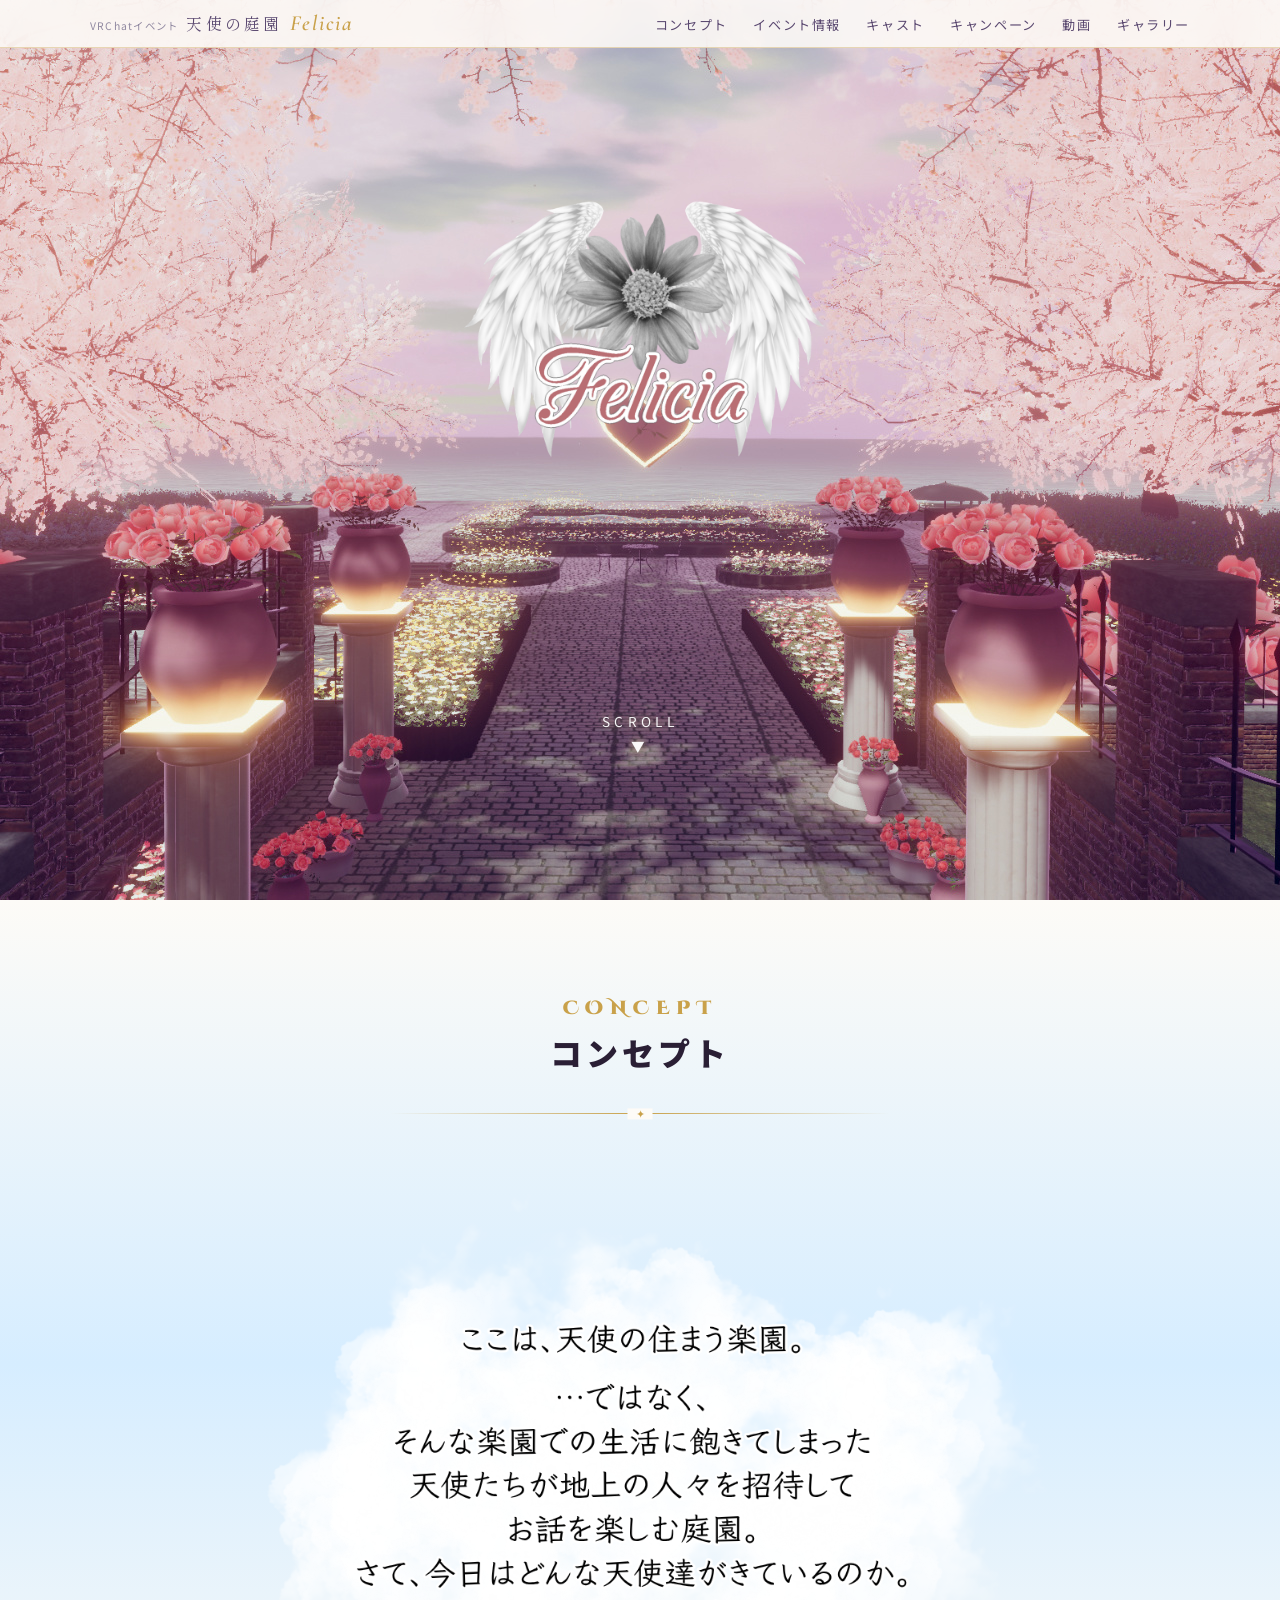
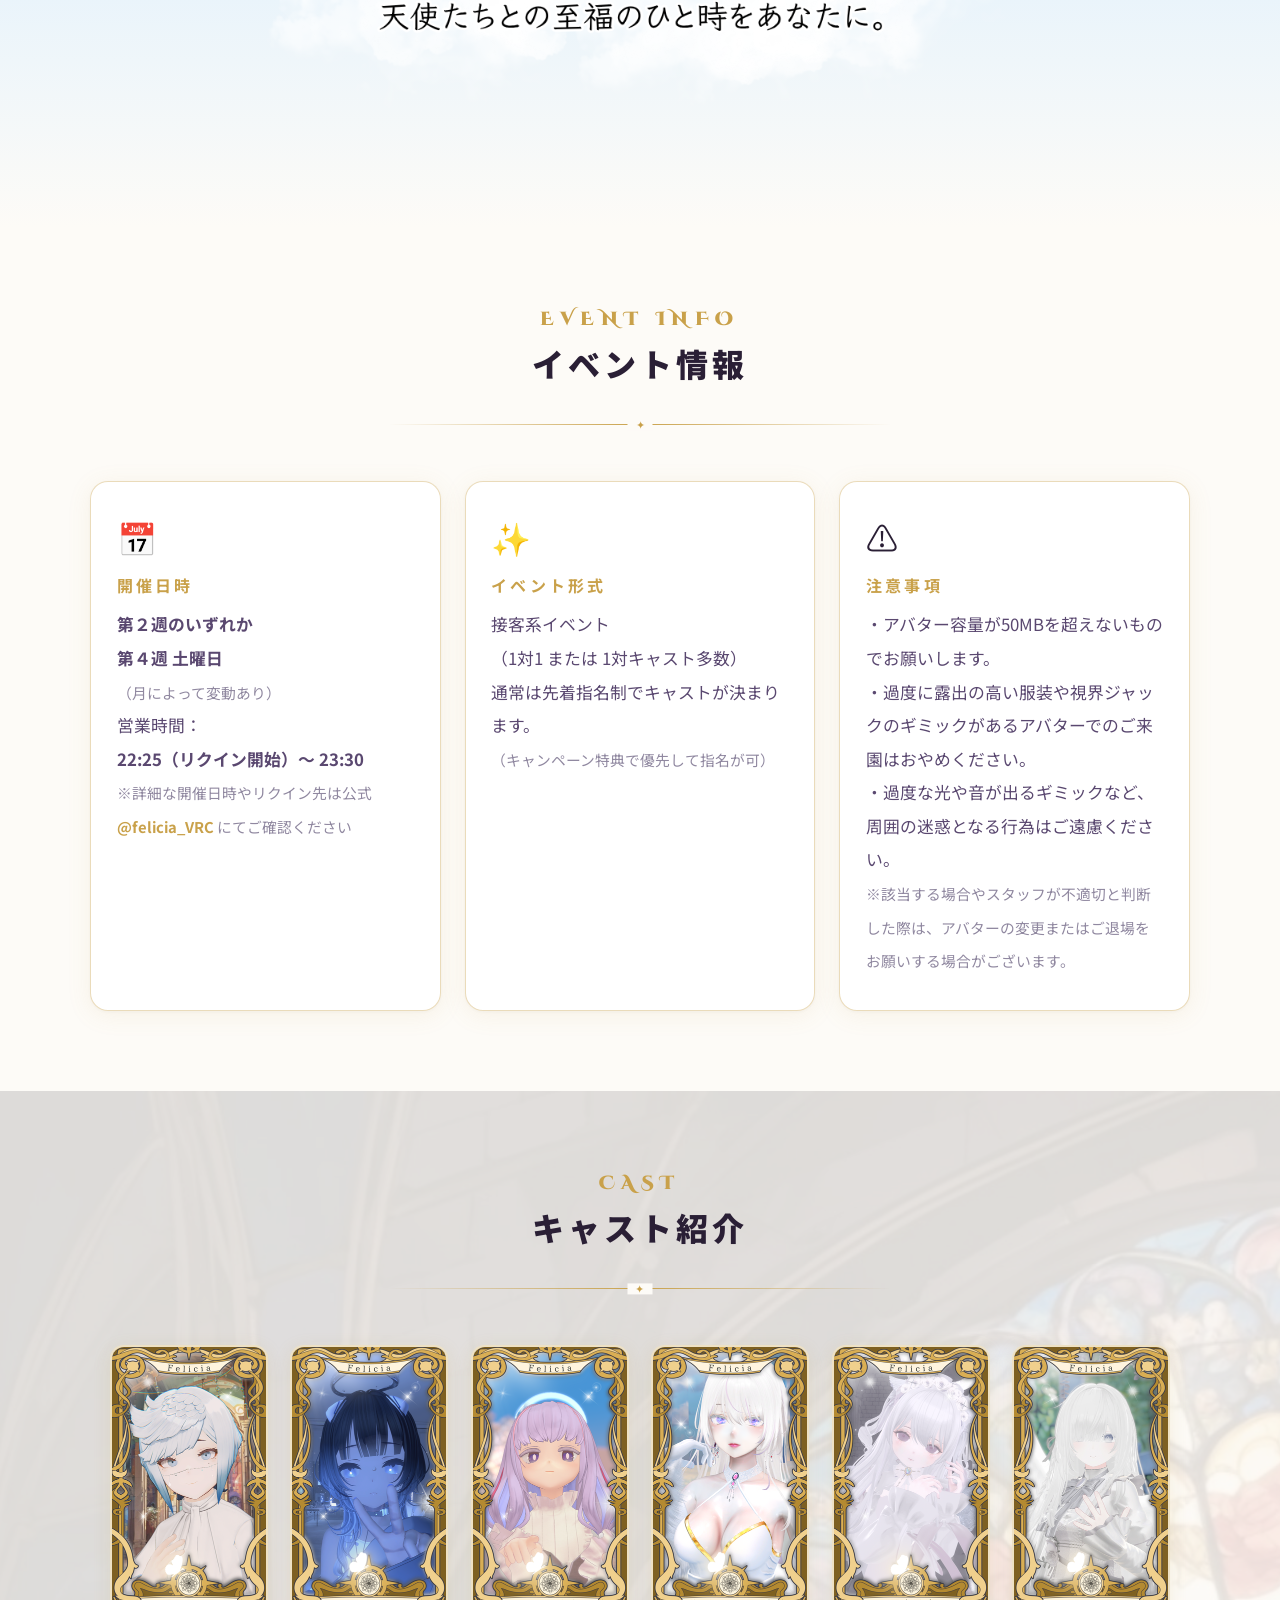
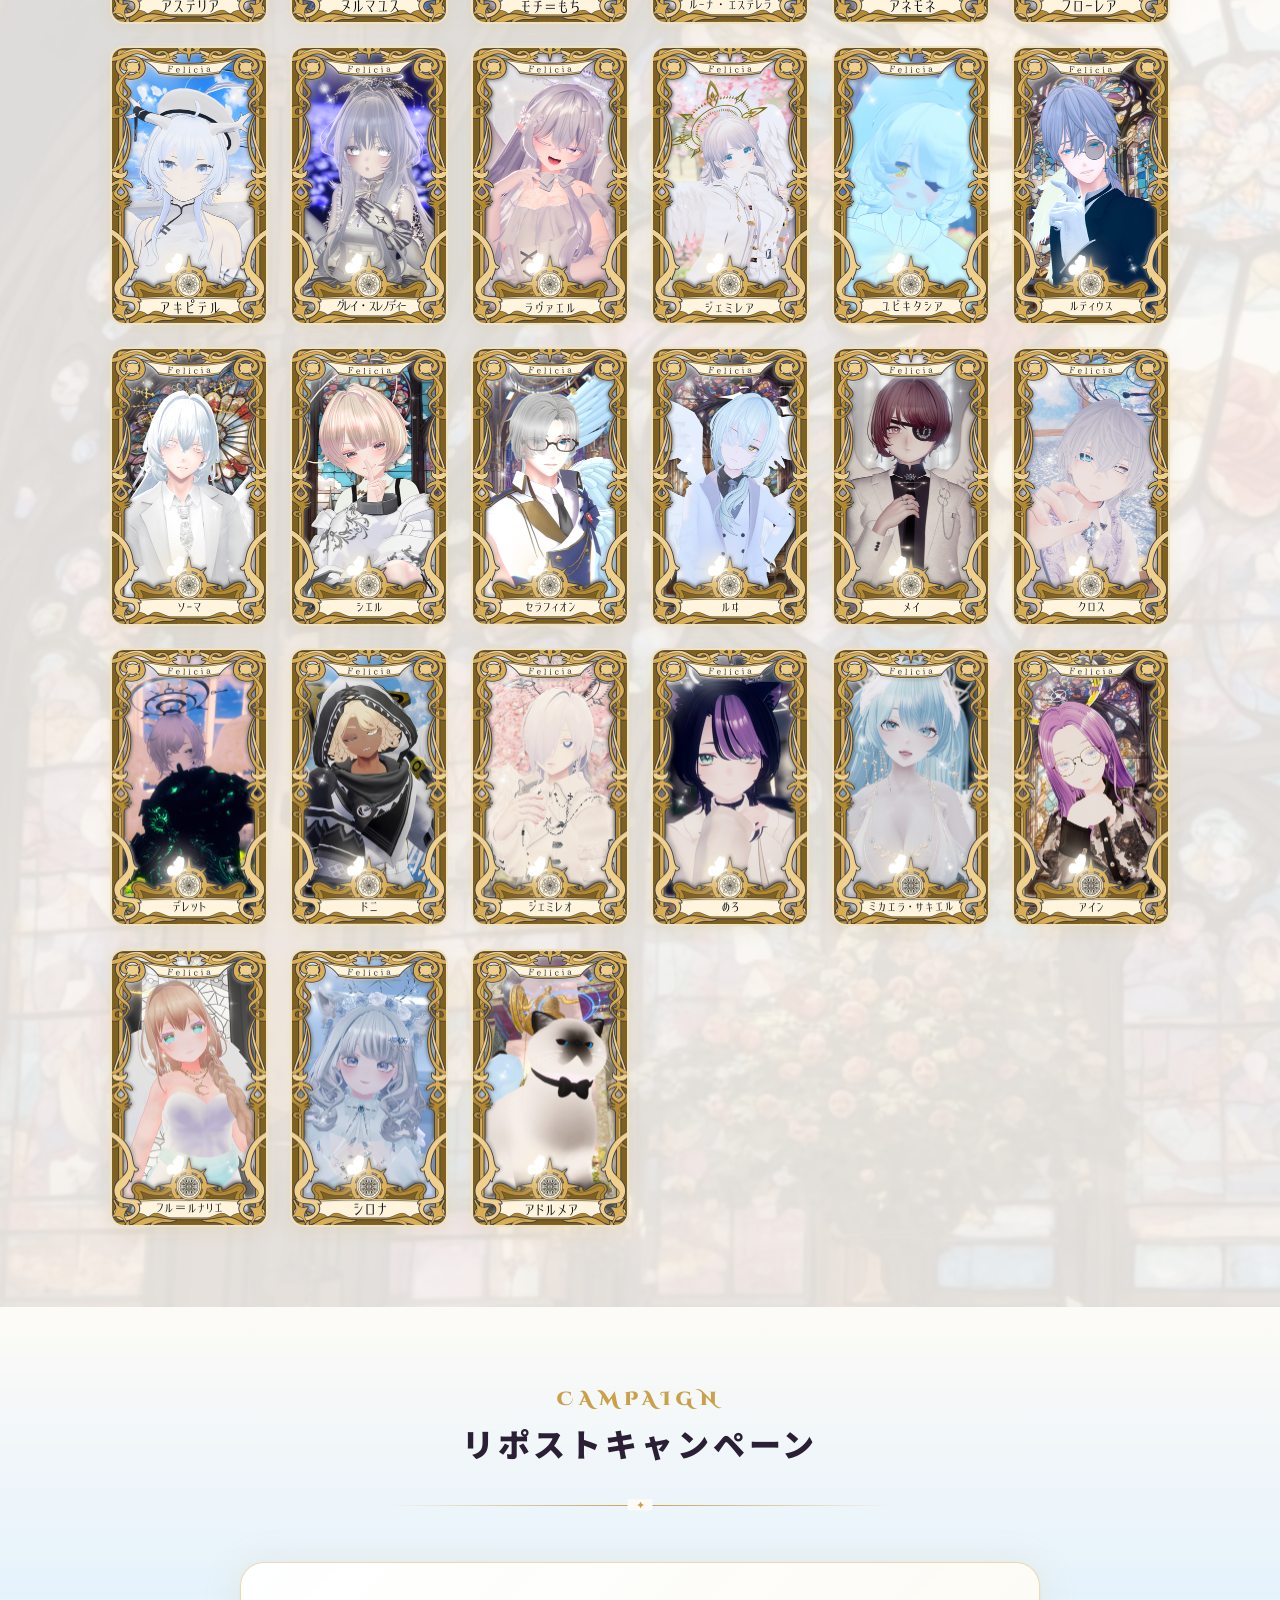
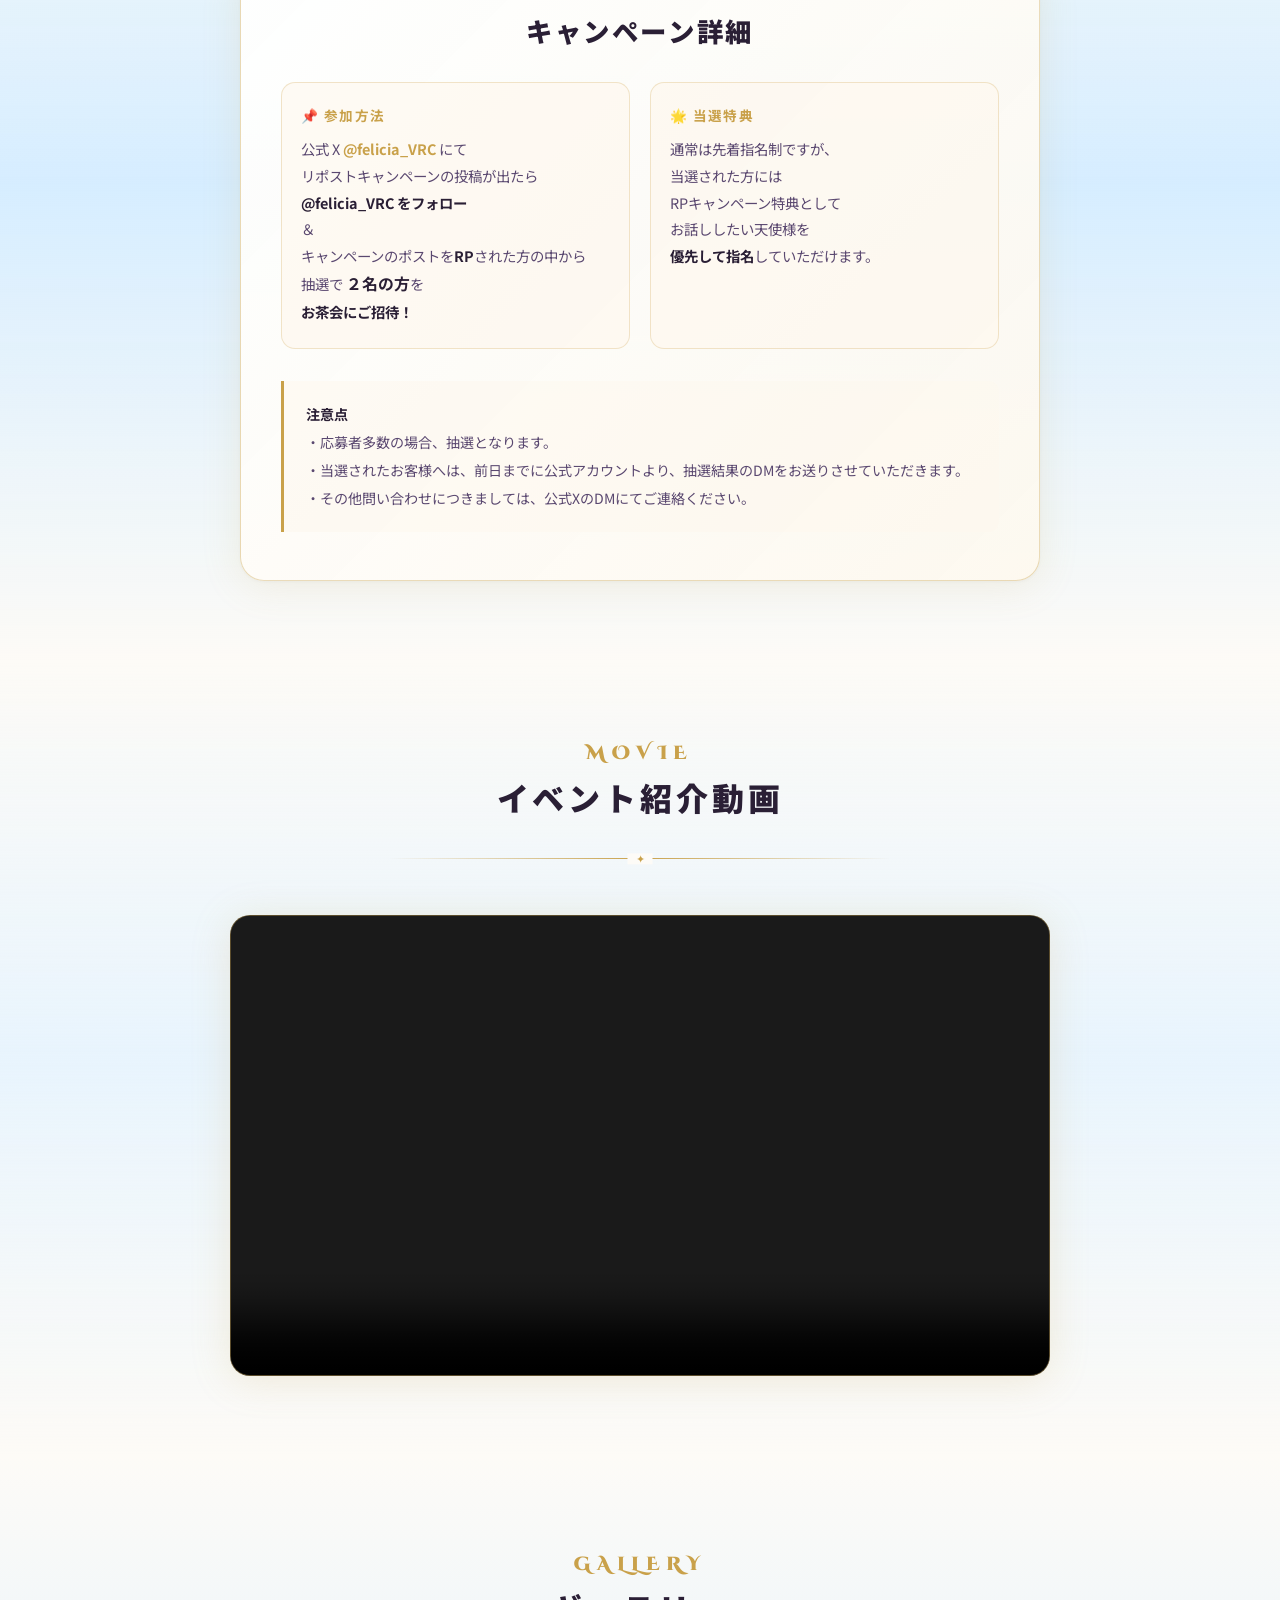
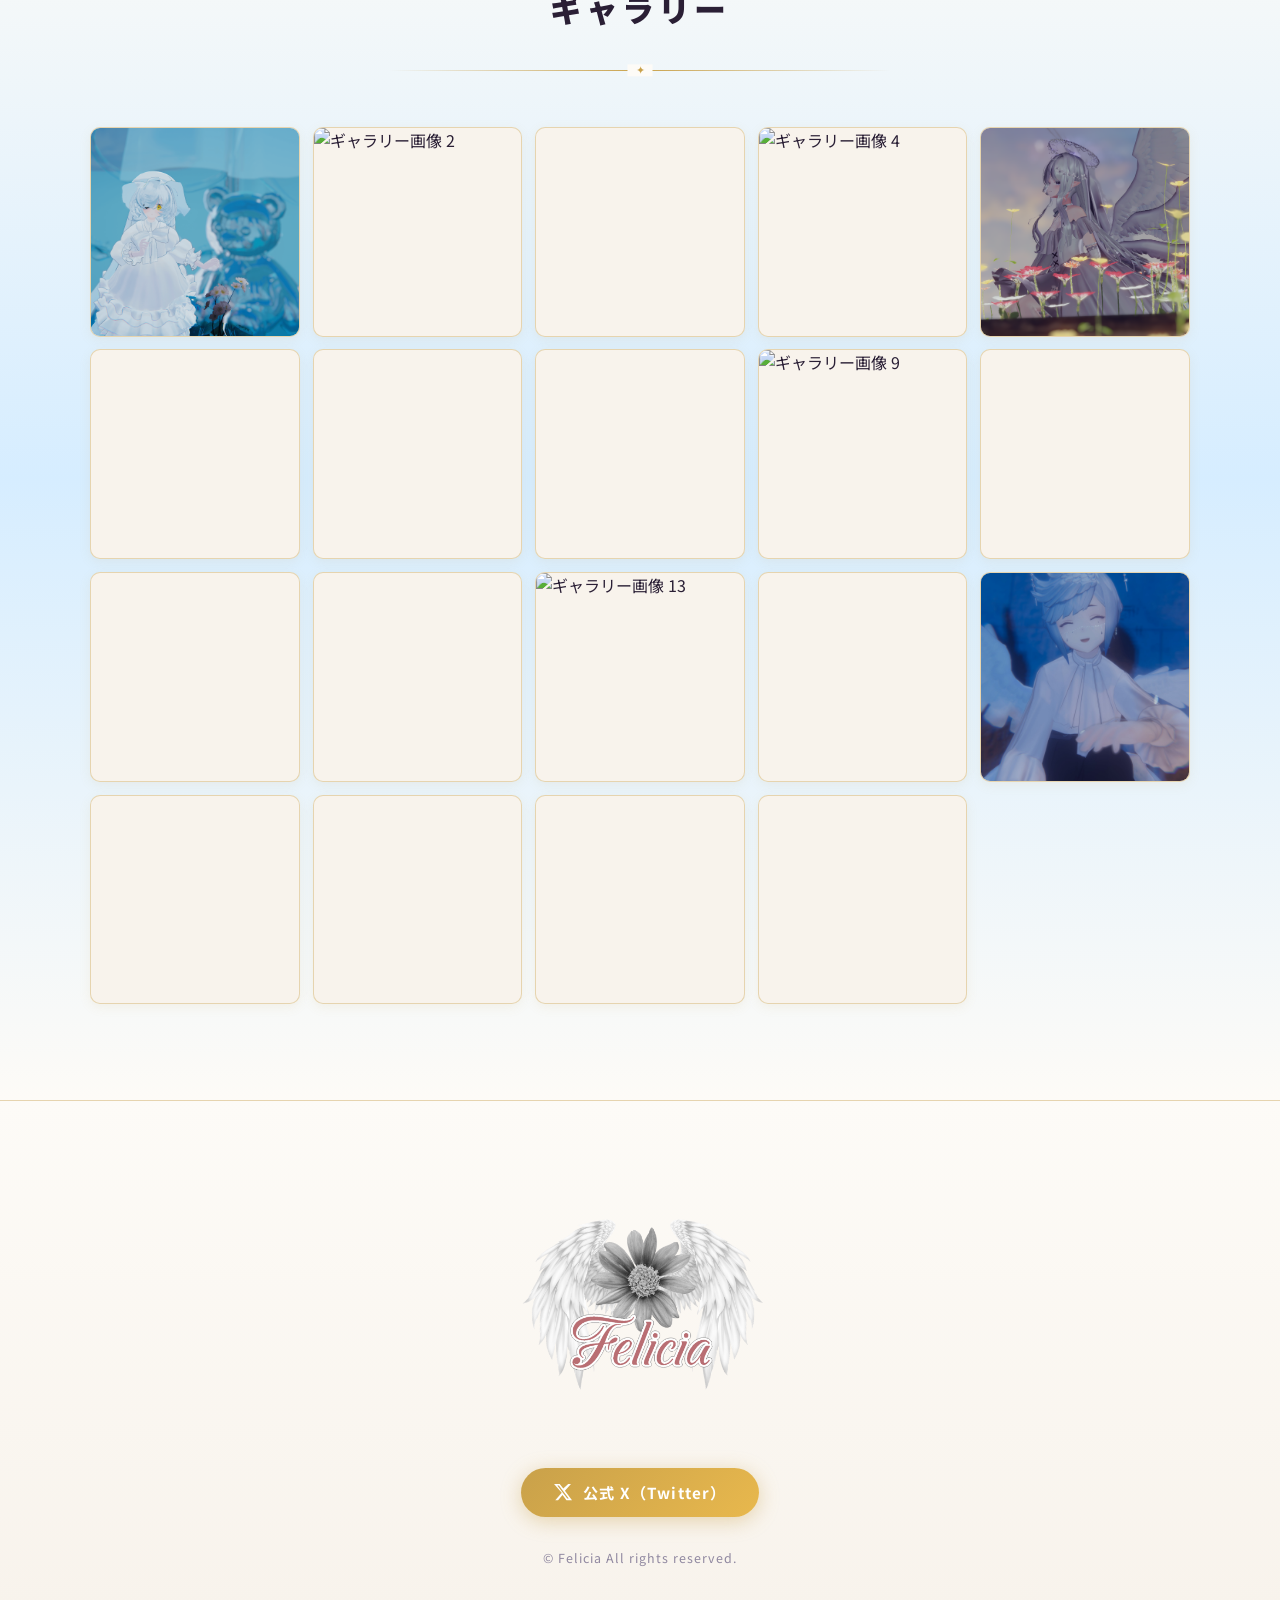
==== commit f674c147: "remove: delete hero catchcopy '天使の庭園' — hero logo only Co-Authored-By: Claude Sonnet 4.6 <noreply@an" ====
--- a/index.html
+++ b/index.html
@@ -82,10 +82,7 @@
 <section id="hero">
   <!-- .hero-bg スライドは JS が images/bg/ を探索して動的生成 -->
   <div class="hero-overlay" aria-hidden="true"></div>
-  <div class="hero-logo-wrap">
-    <p class="hero-catchcopy" aria-hidden="true">天使の庭園</p>
-    <img src="images/Felicia_Logo.png" alt="Felicia" class="hero-logo js-hide-on-error" />
-  </div>
+  <img src="images/Felicia_Logo.png" alt="Felicia" class="hero-logo js-hide-on-error" />
   <p class="hero-scroll" aria-hidden="true">SCROLL</p>
 </section>
 
--- a/data/index.css
+++ b/data/index.css
@@ -210,31 +210,6 @@
 
 .hero-overlay { display: none; }
 
-/* ロゴ＋キャッチコピーをまとめるラッパー（レイアウト上の flex アイテム） */
-.hero-logo-wrap {
-  position: relative;
-  z-index: 1;
-}
-
-/* キャッチコピー：ロゴ直上に absolute 配置（ロゴ位置に影響しない） */
-.hero-catchcopy {
-  position: absolute;
-  bottom: calc(100% - 3.5rem);
-  left: 50%;
-  transform: translateX(-50%);
-  white-space: nowrap;
-  font-family: 'Shippori Mincho', serif;
-  font-size: clamp(1.05rem, 2.8vw, 1.7rem);
-  letter-spacing: .32em;
-  color: #fff;
-  text-shadow:
-    0 0 14px rgba(255, 240, 180, .95),
-    0 0 35px rgba(220, 180, 80, .75),
-    0 0 70px rgba(200, 150, 50, .5);
-  opacity: 0;
-  transition: opacity 1s ease .2s;
-}
-.hero-catchcopy.logo-visible { opacity: 1; }
 
 .hero-logo {
   position: relative;
@@ -272,7 +247,6 @@
 @keyframes blink { 0%, 100% { opacity: 1 } 50% { opacity: .25 } }
 
 @media (max-width: 768px) {
-  .hero-catchcopy { font-size: clamp(.95rem, 5vw, 1.4rem); }
   .hero-logo { height: min(52vh, 380px); width: auto; min-height: 260px; }
   .hero-scroll { bottom: 12rem; }
 }
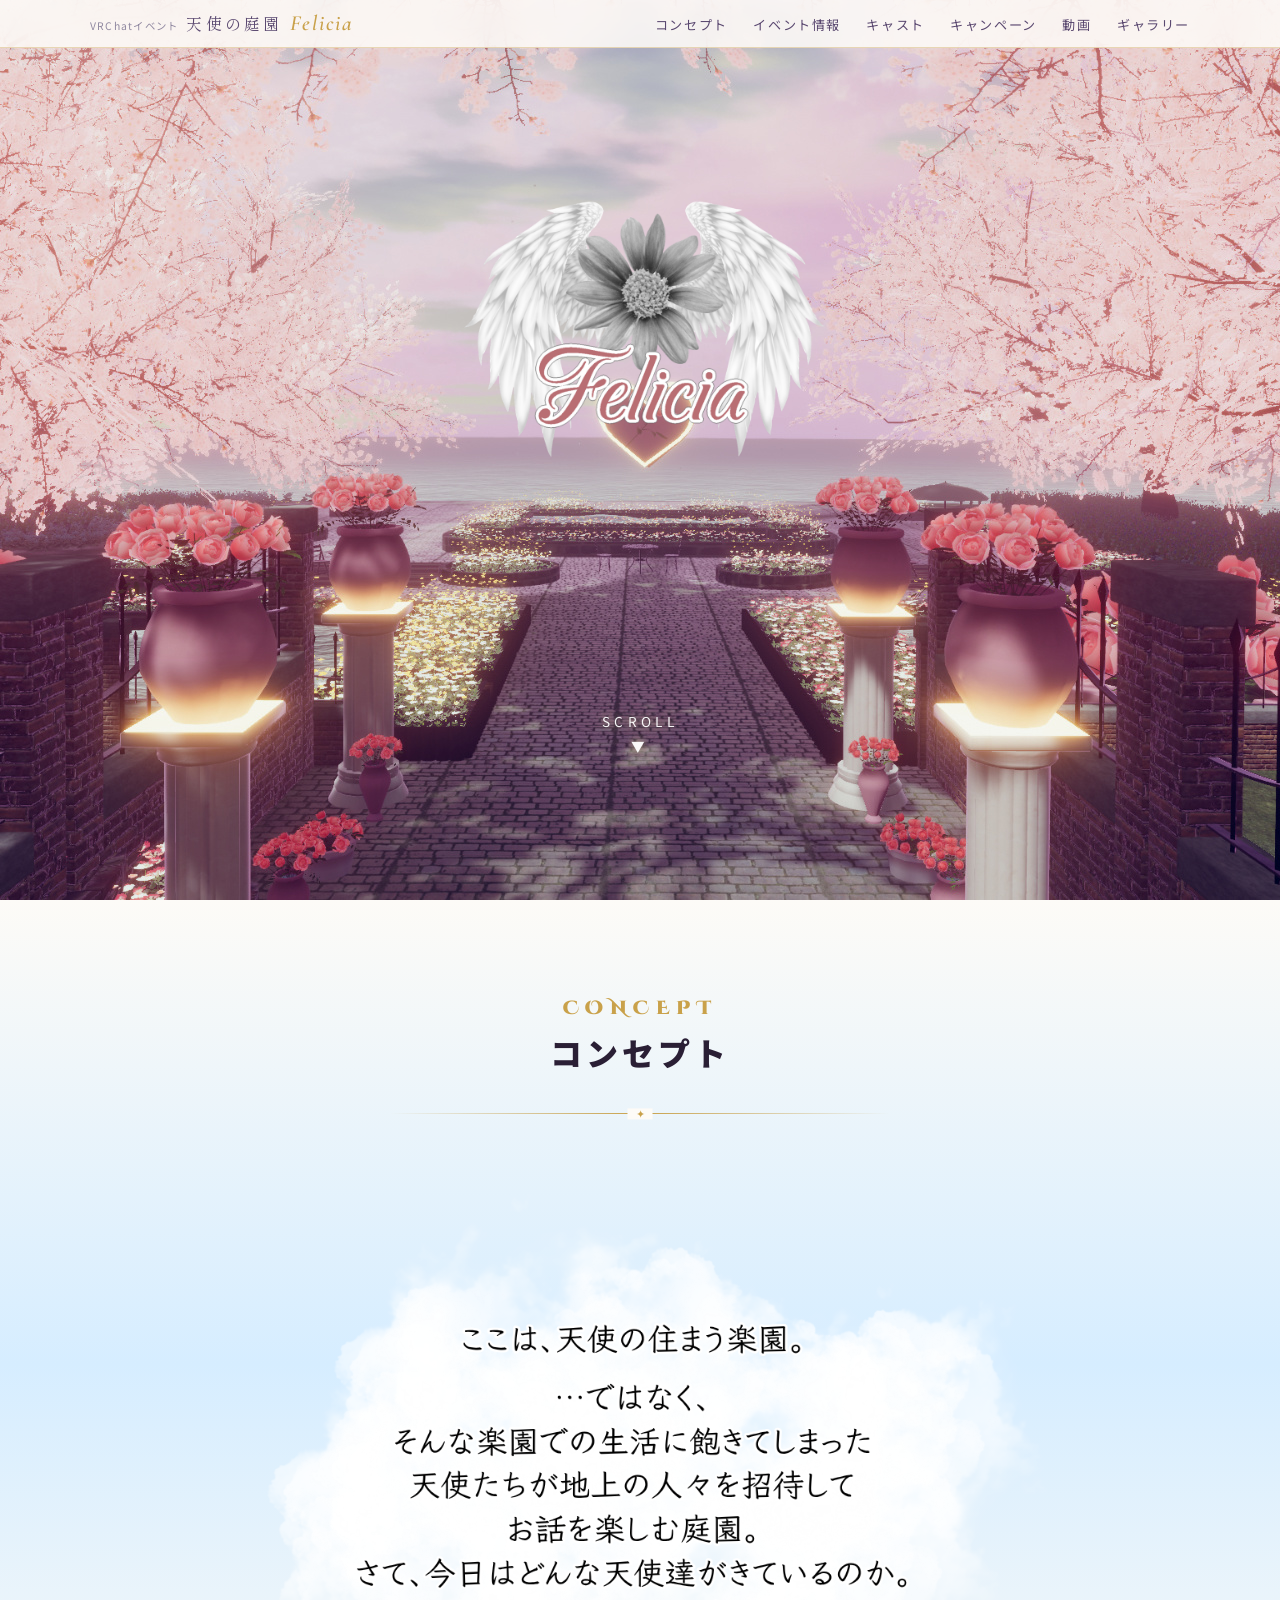
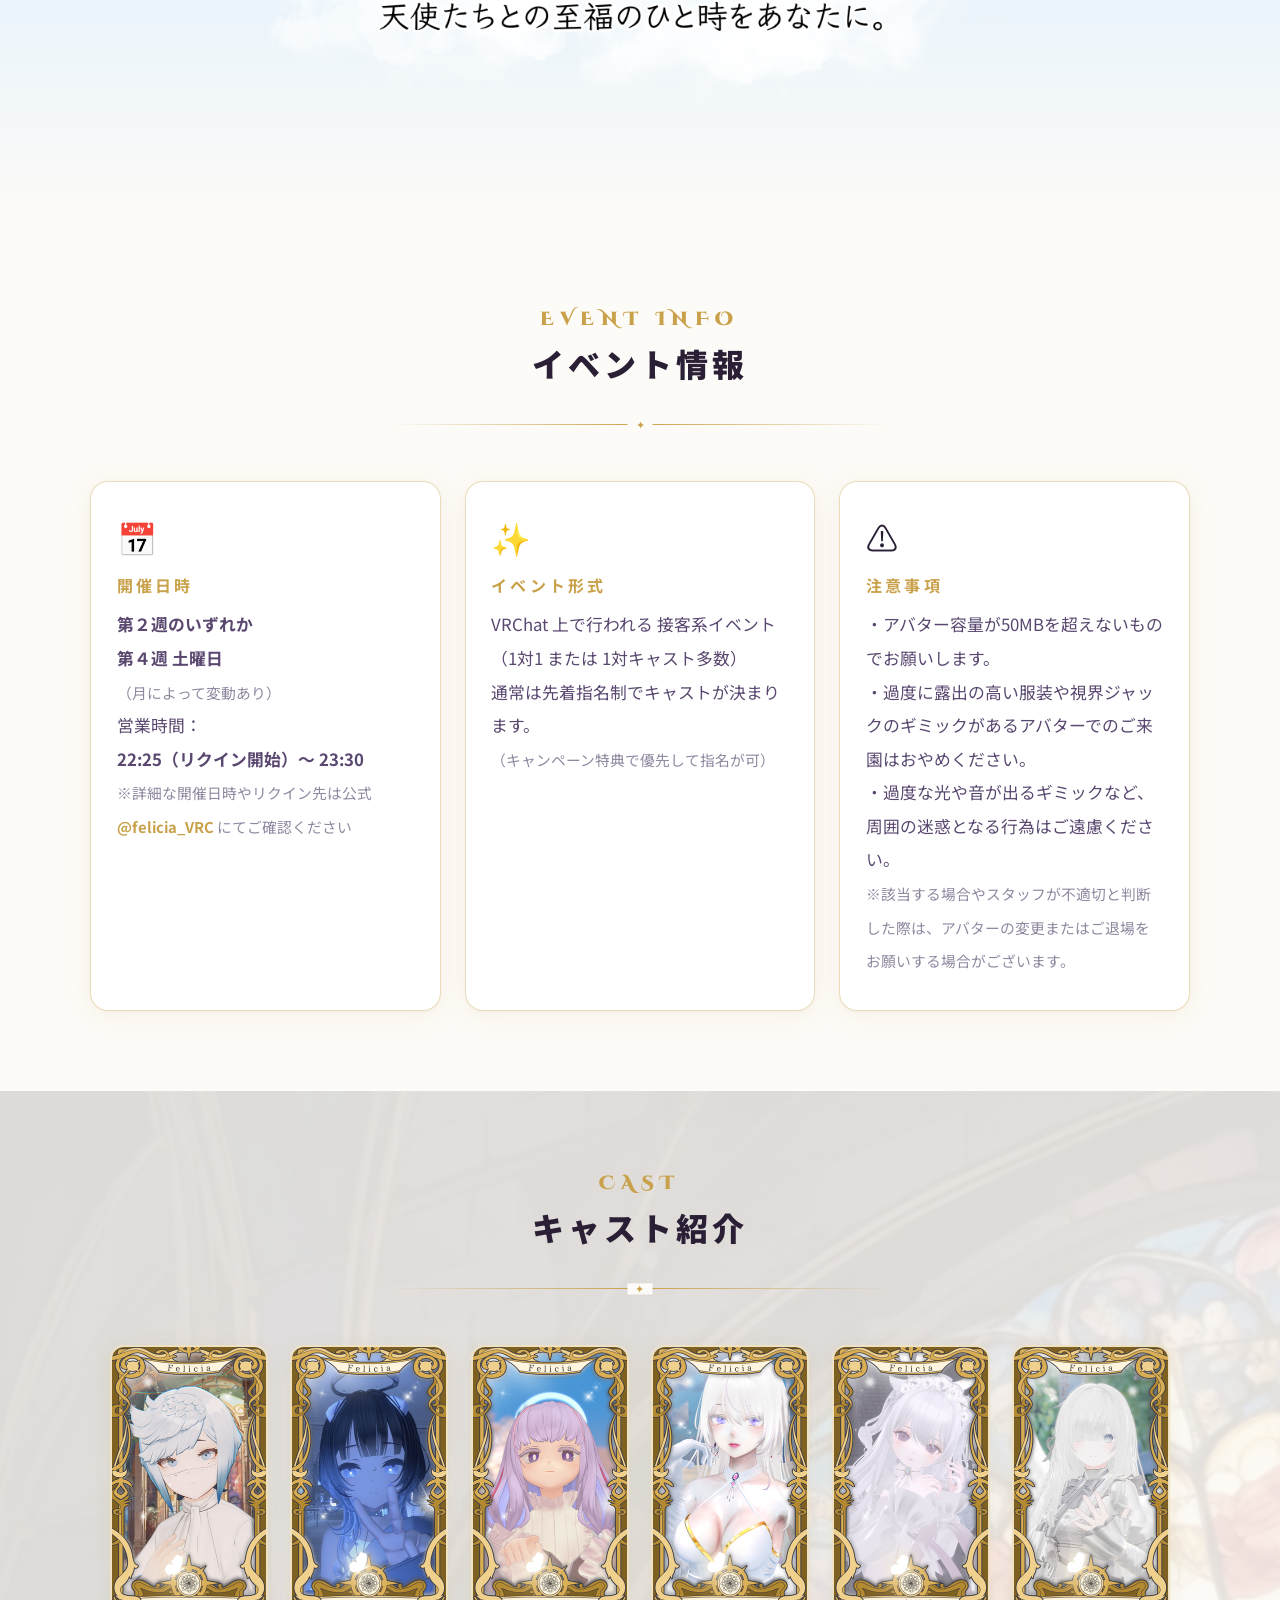
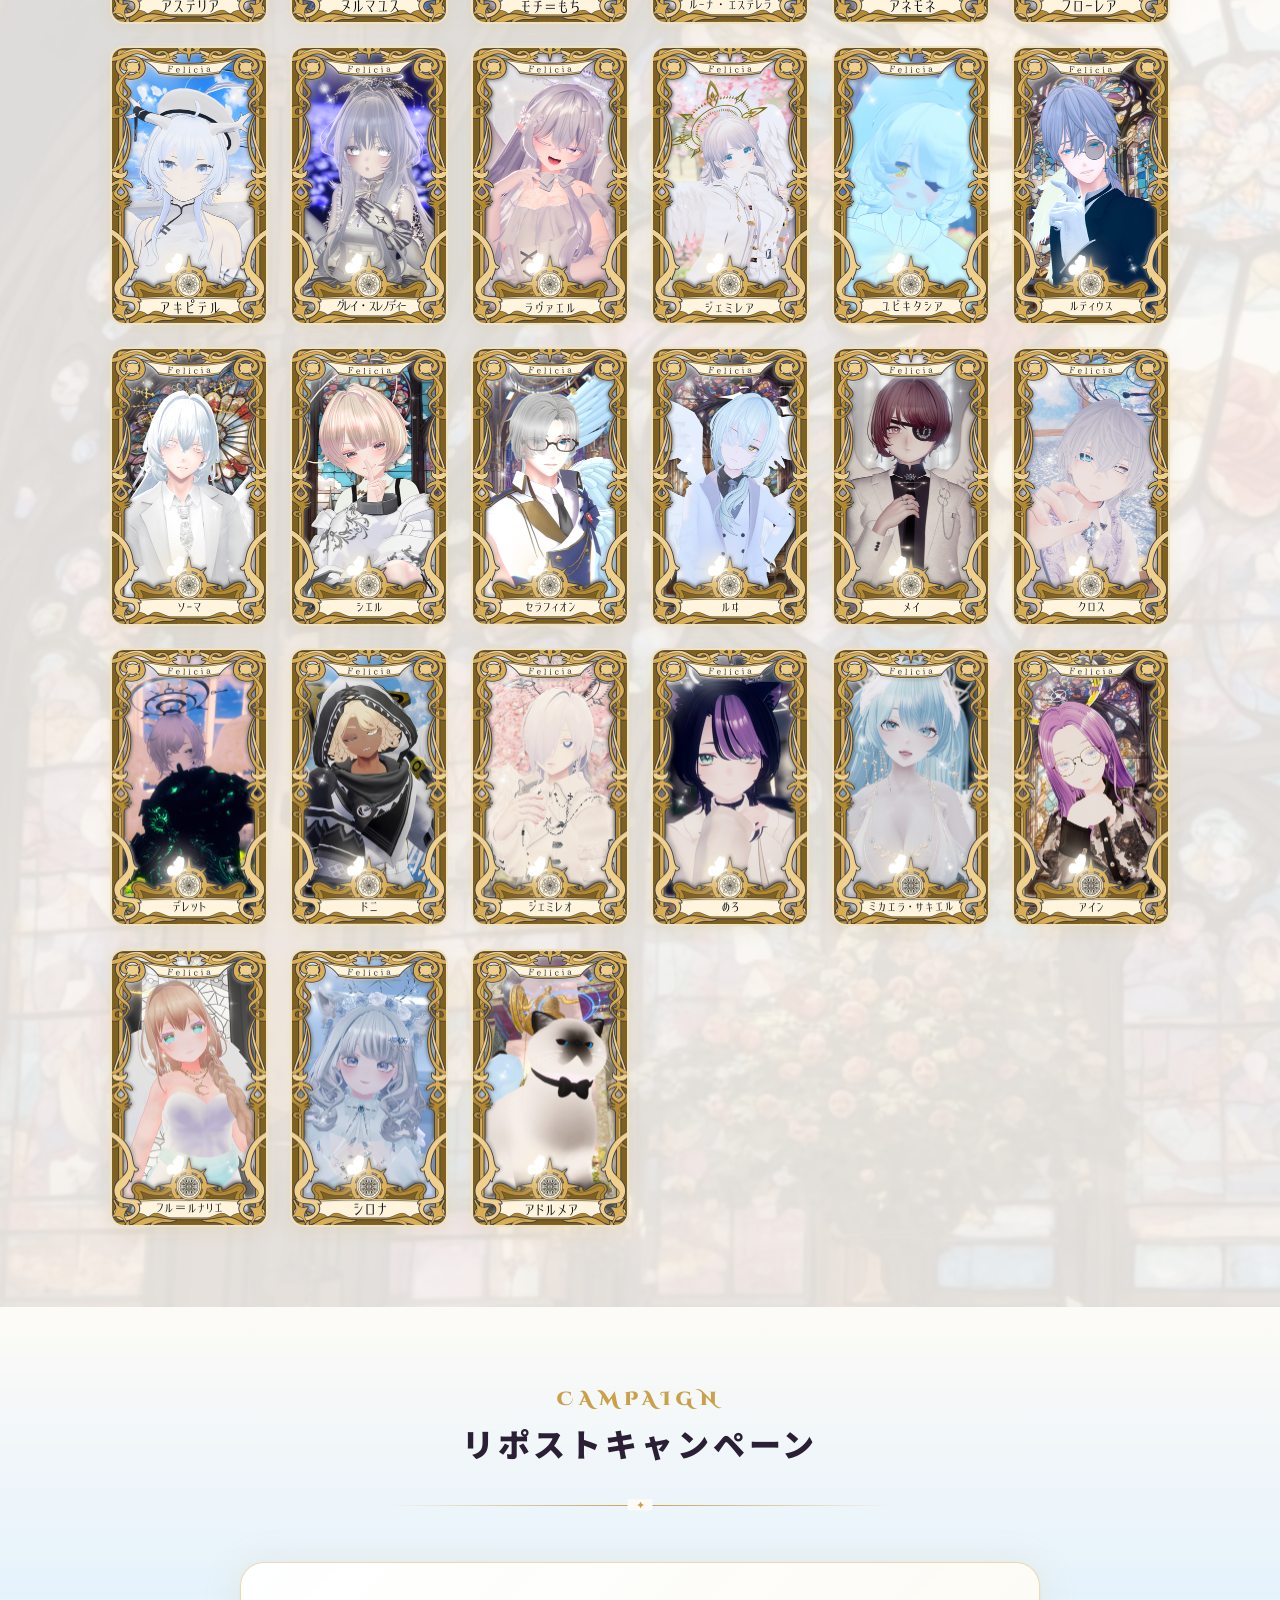
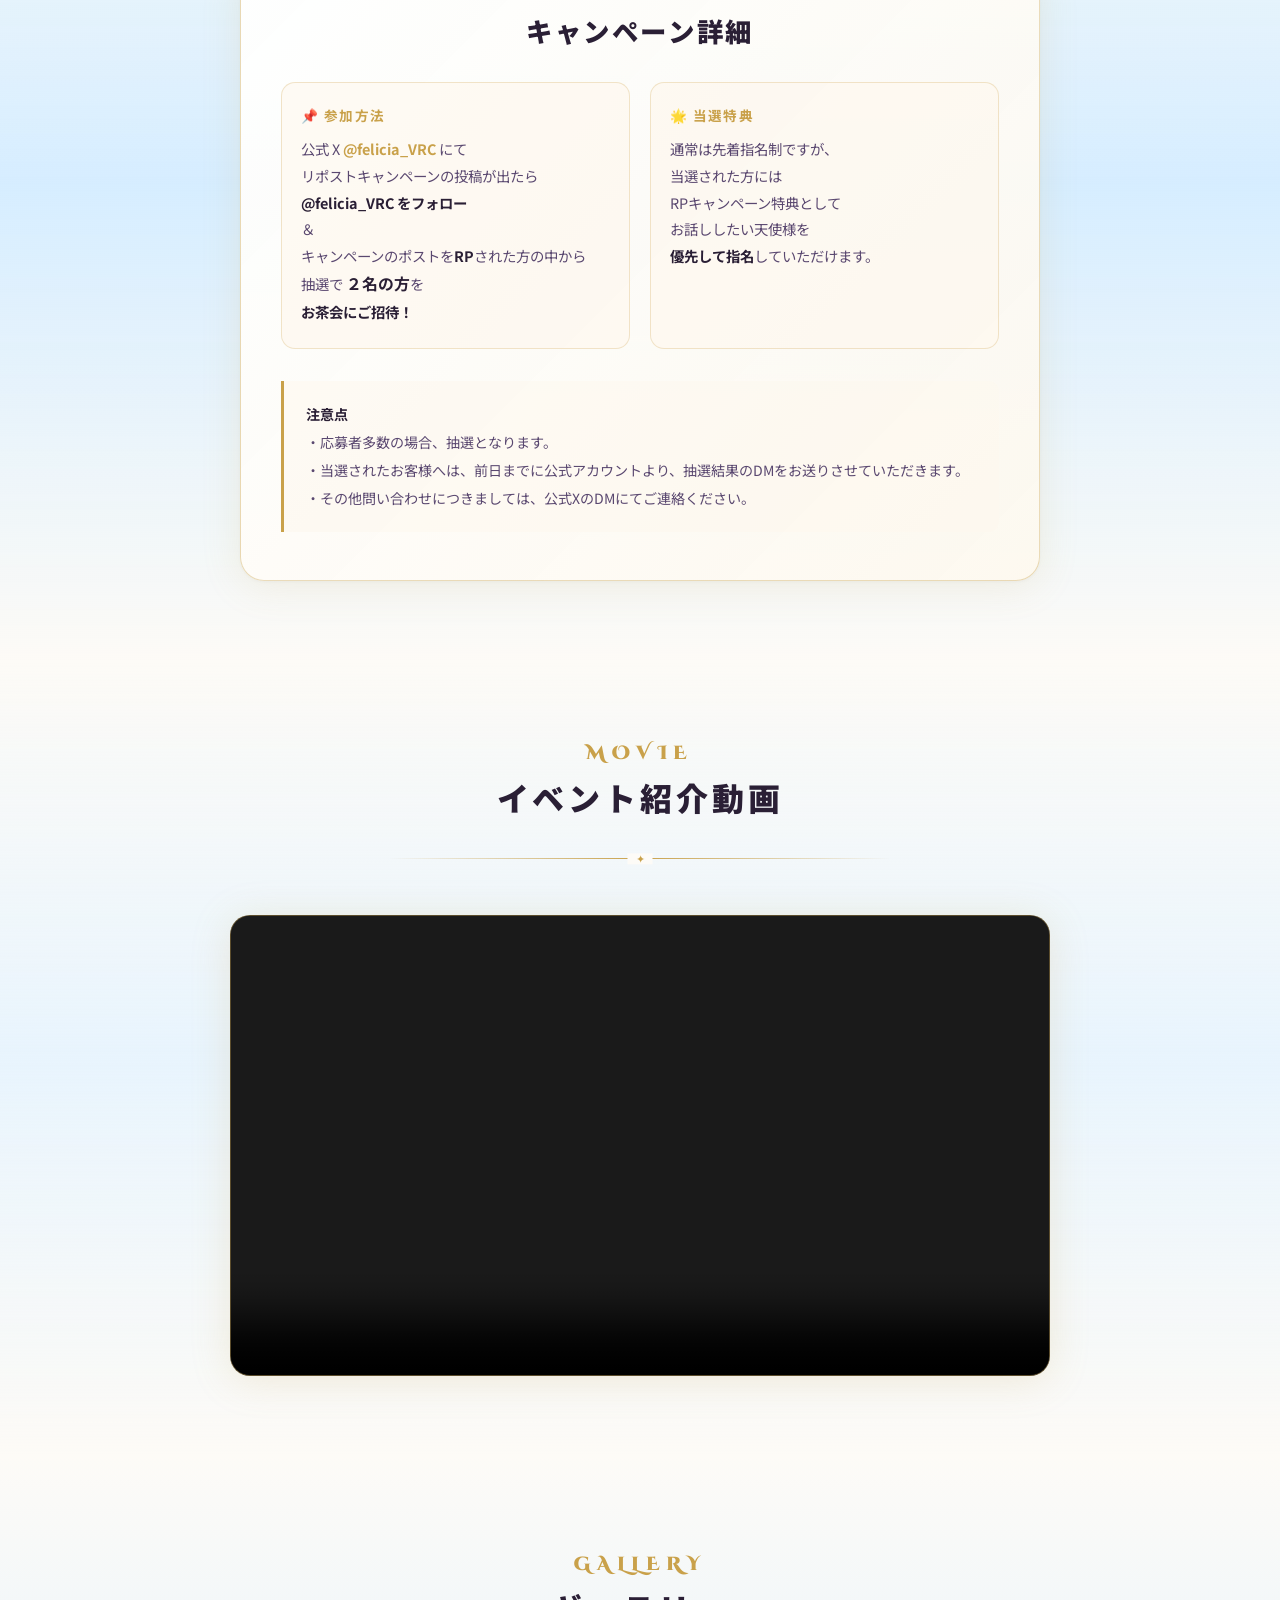
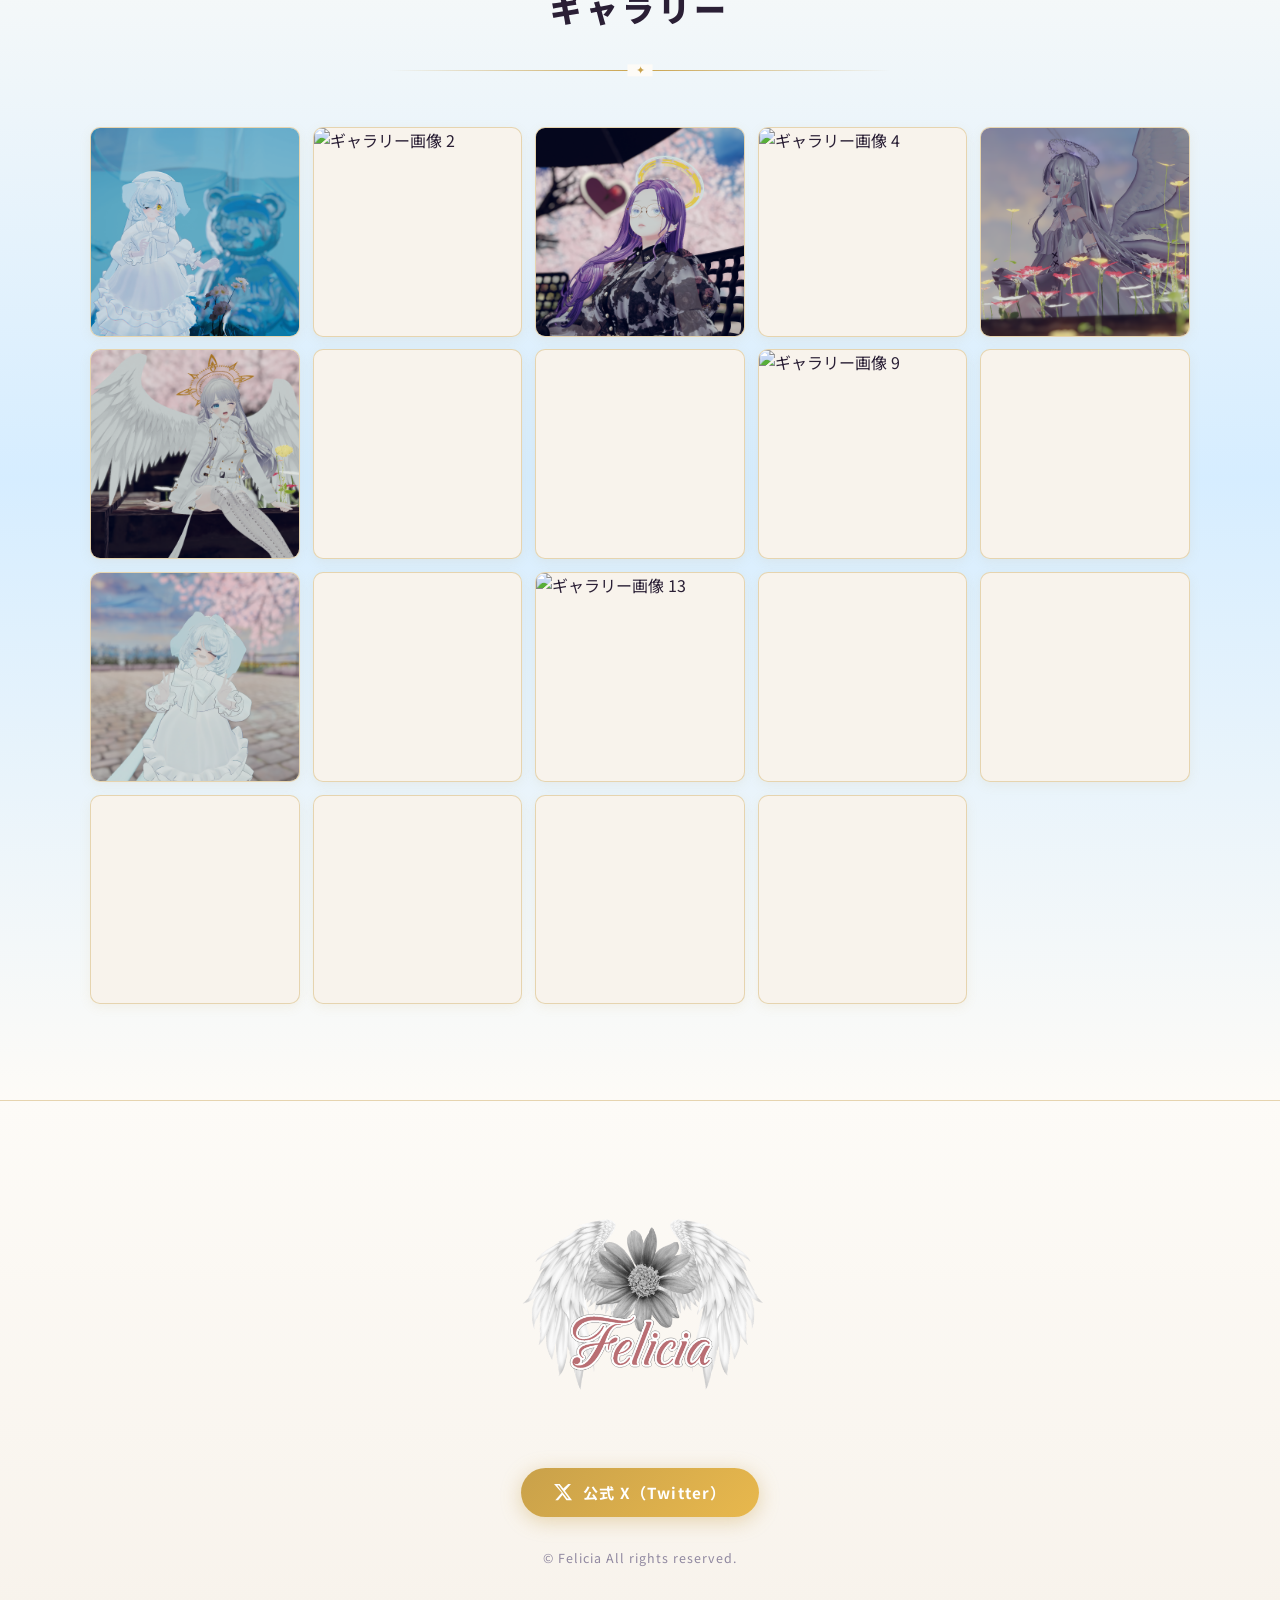
==== commit aec79c8f: "content: update event format description to mention VRChat Co-Authored-By: Claude Sonnet 4.6 <norepl" ====
--- a/index.html
+++ b/index.html
@@ -124,7 +124,7 @@
         <div class="card-icon">✨</div>
         <h3>イベント形式</h3>
         <p>
-          接客系イベント<br />
+          VRChat 上で行われる 接客系イベント<br />
           （1対1 または 1対キャスト多数）<br />
           通常は先着指名制でキャストが決まります。<br />
           <small class="text-sub">（キャンペーン特典で優先して指名が可）</small>
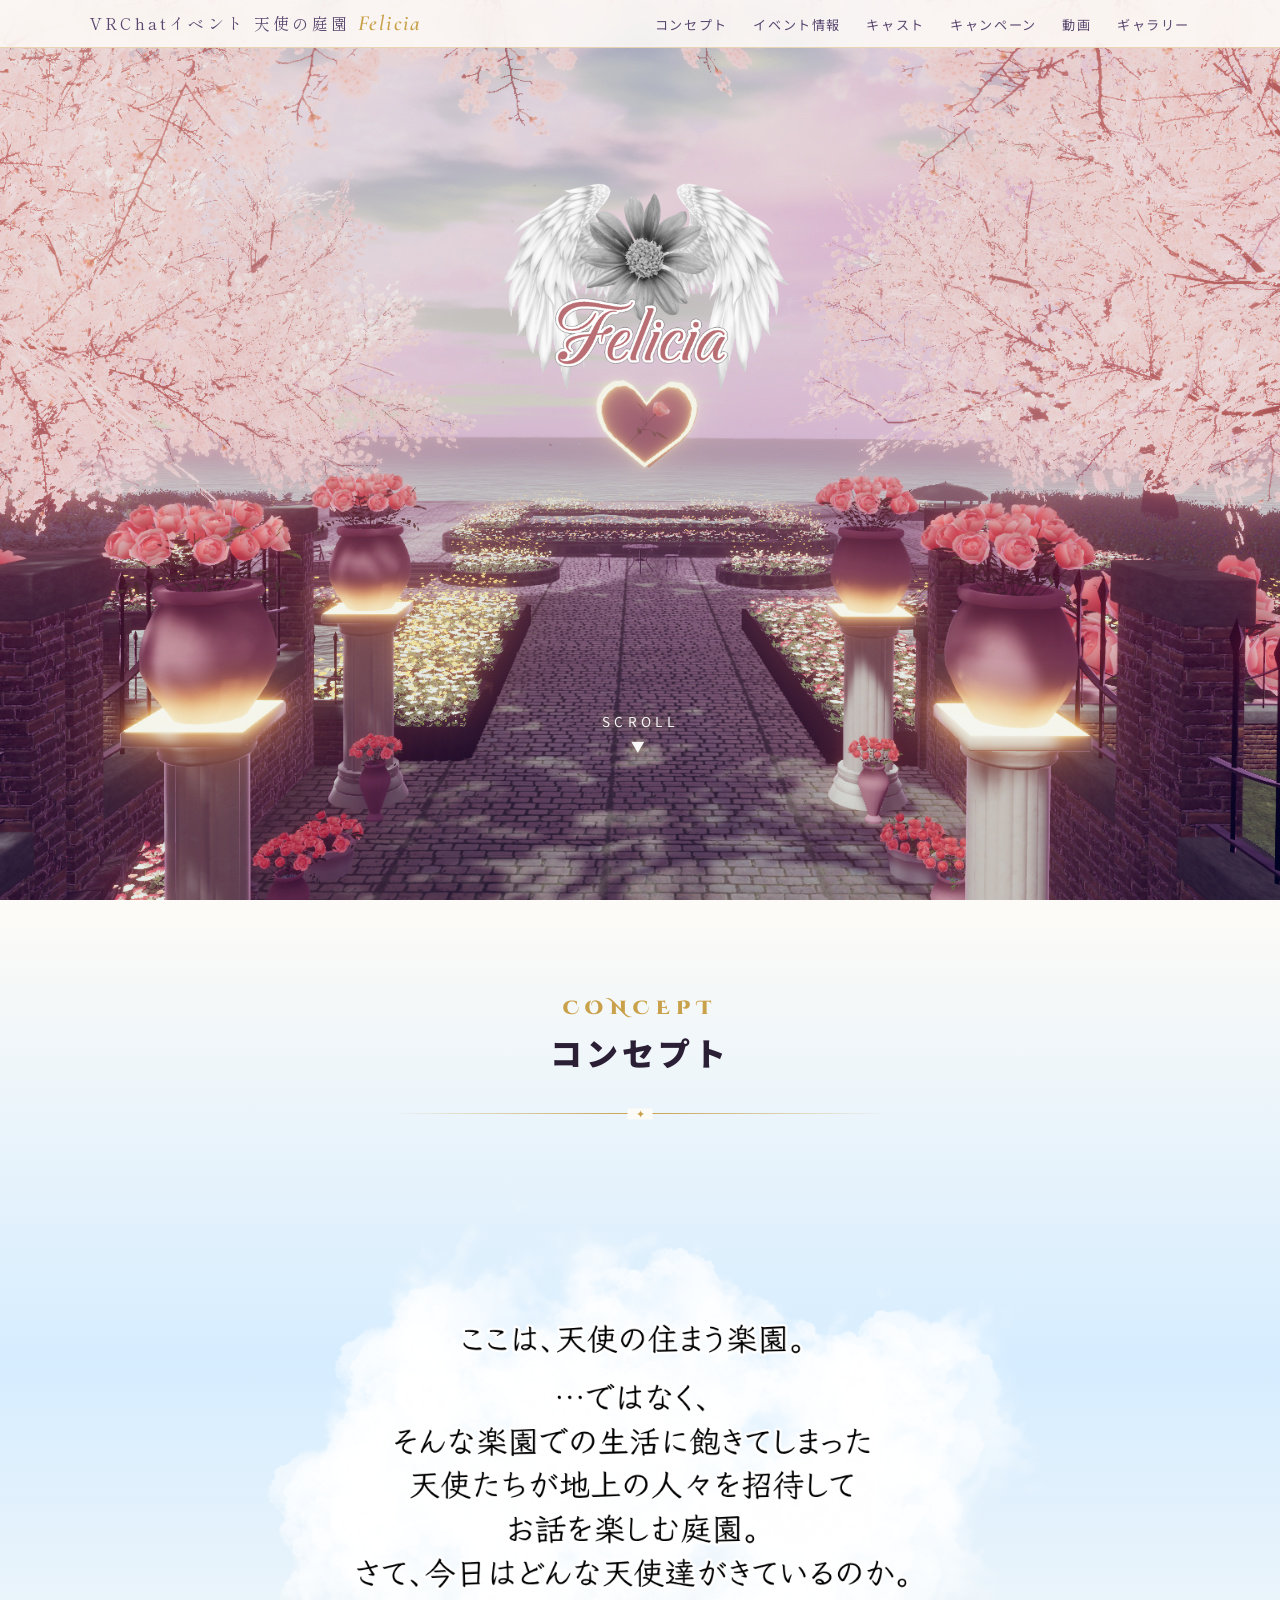
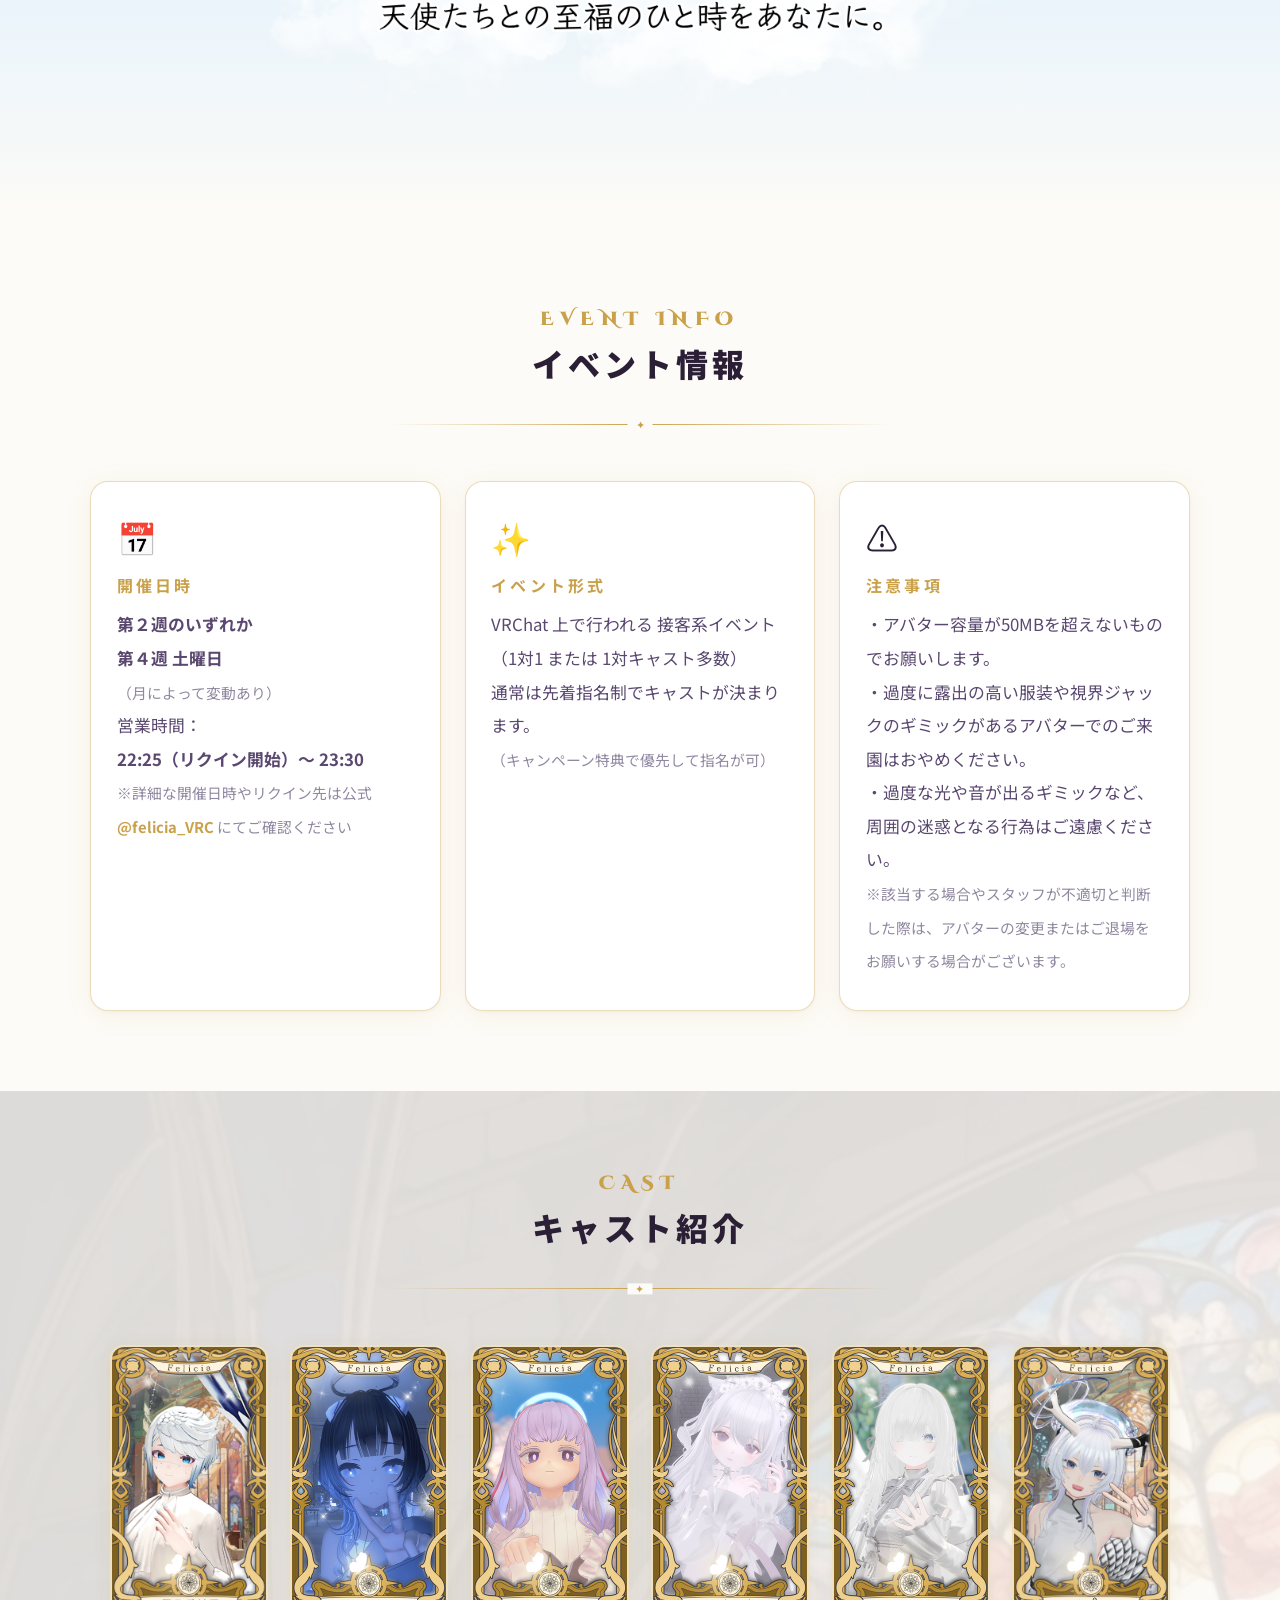
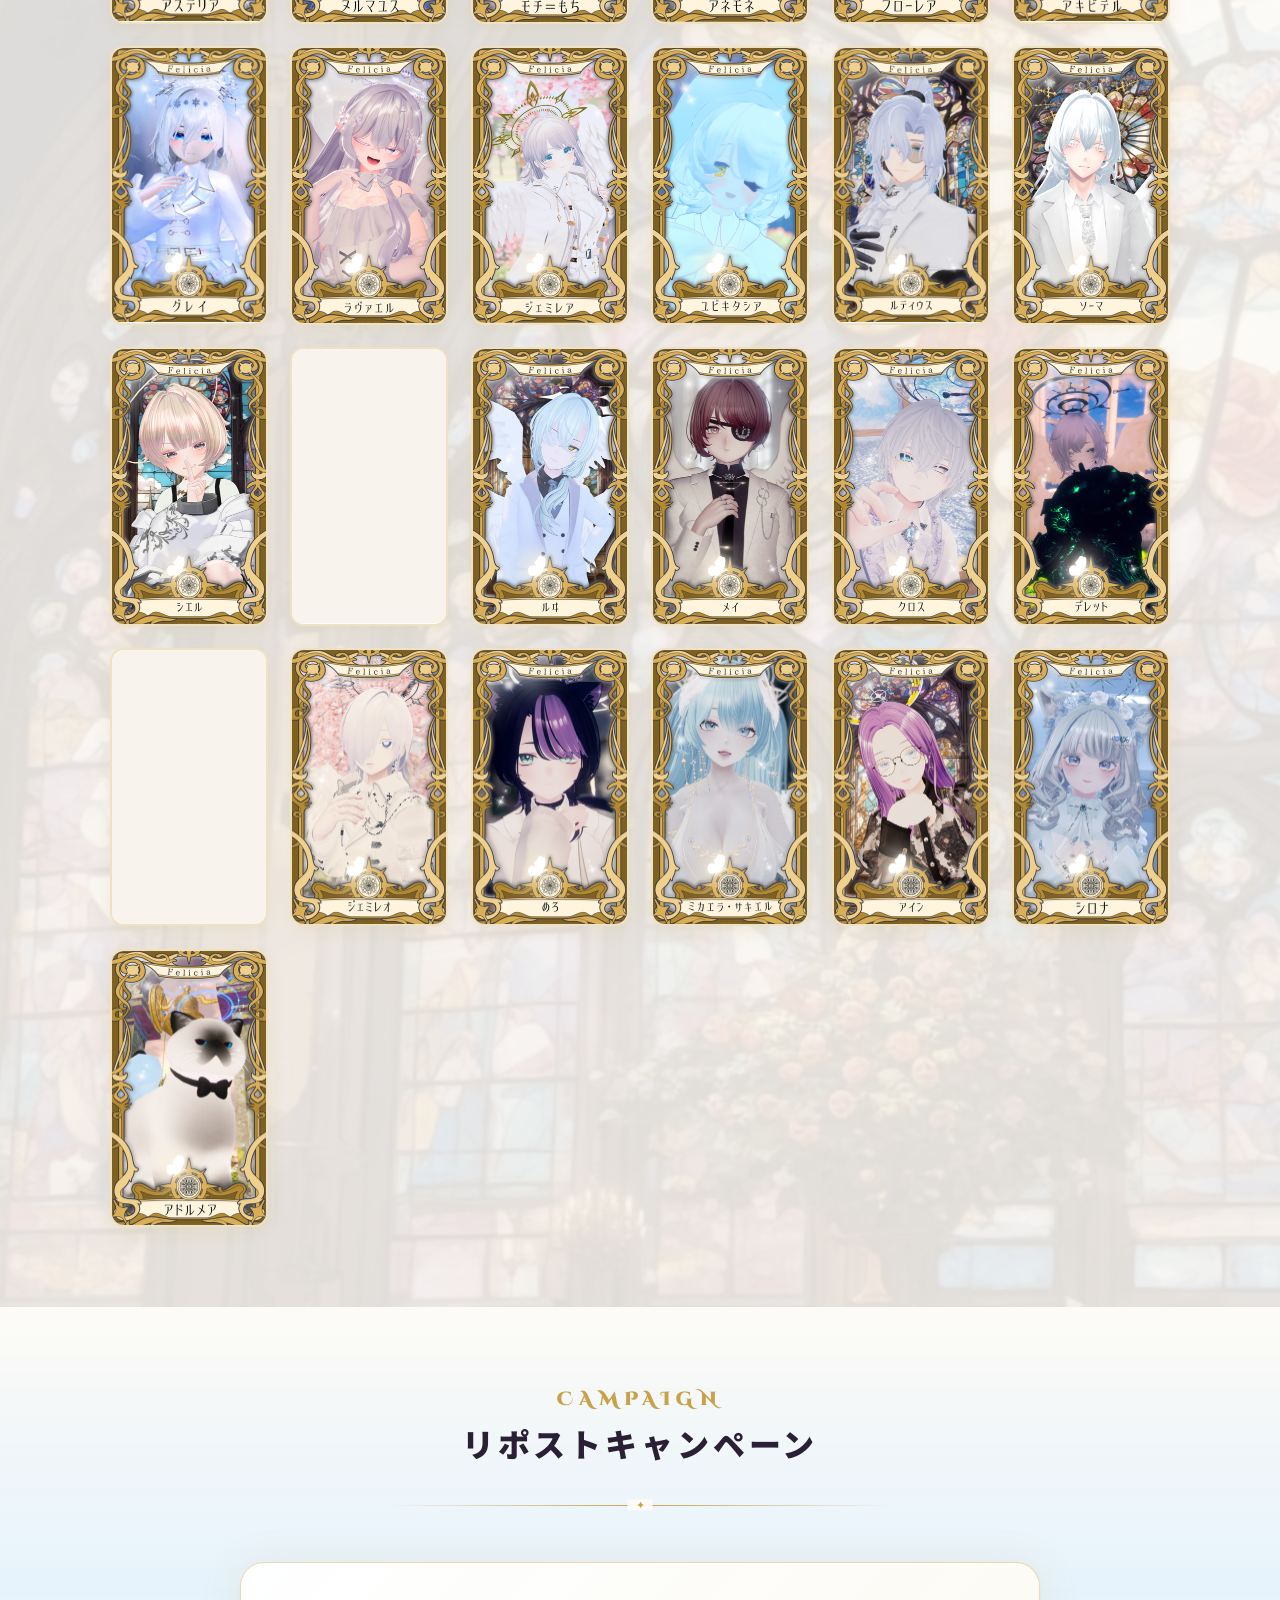
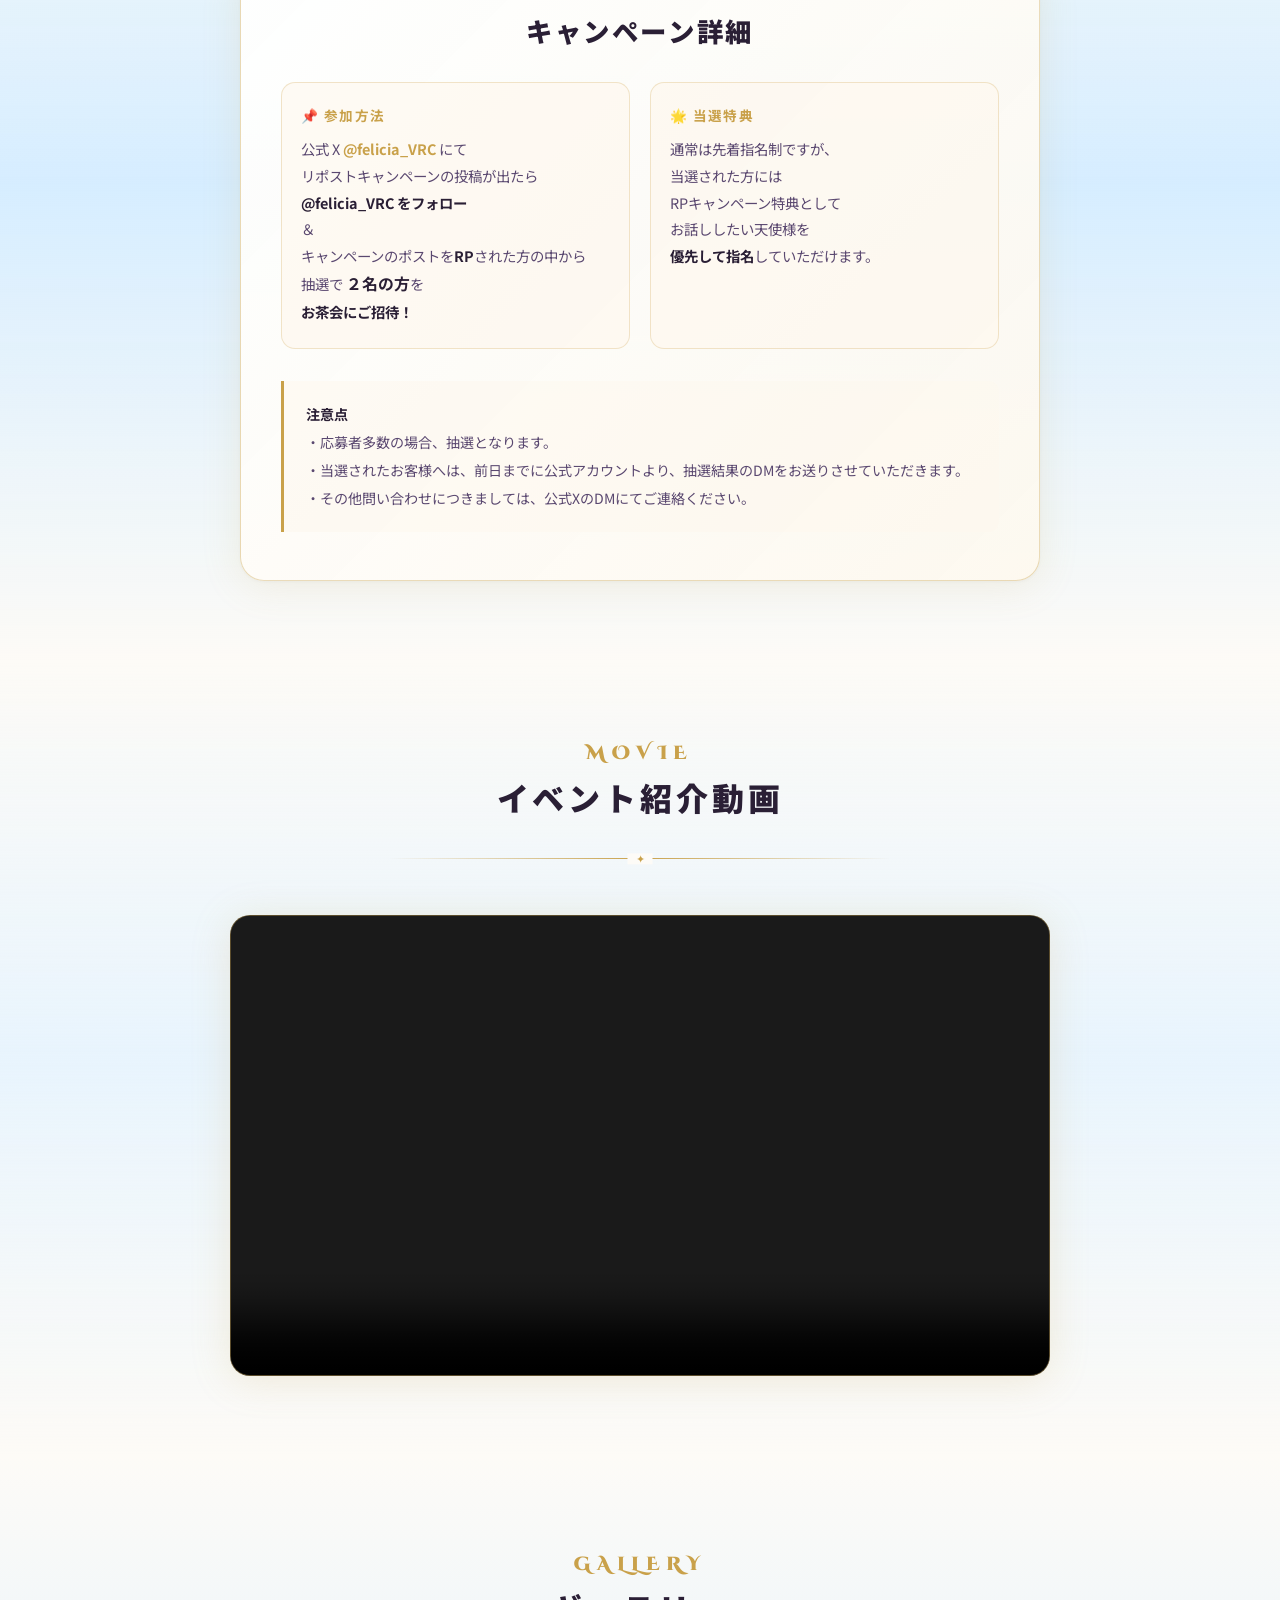
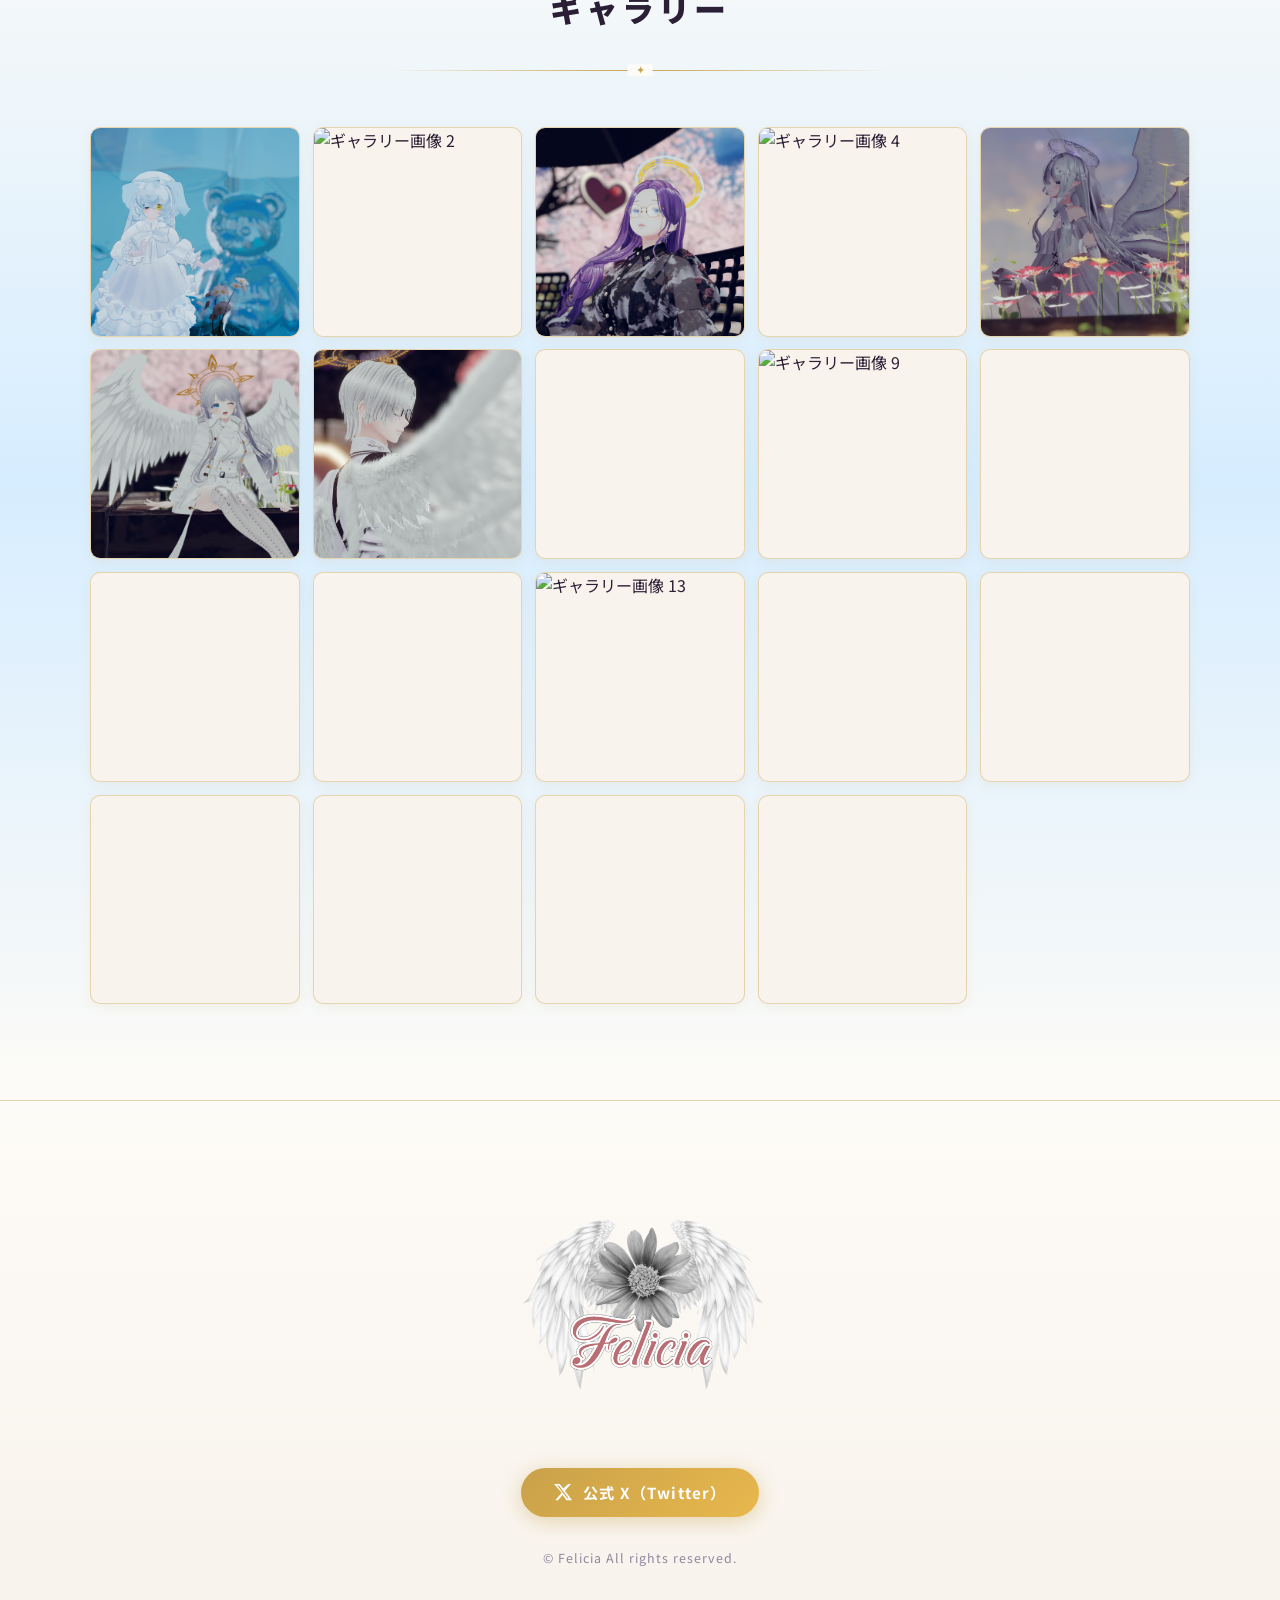
==== commit 02b85a9e: "feat: attending cast filter on index.html; remove attending-cast.html - index.html: URLパラメータ(?date=Y" ====
--- a/index.html
+++ b/index.html
@@ -149,8 +149,8 @@
   <div class="cast-bg" aria-hidden="true"></div>
   <div class="container">
     <h2 class="section-title reveal">
-      <span>CAST</span>
-      キャスト紹介
+      <span id="cast-section-sub">CAST</span>
+      <span id="cast-section-label">キャスト紹介</span>
     </h2>
     <div class="divider"></div>
     <!-- キャストは data/cast-data.js から動的に生成されます -->
--- a/data/index.css
+++ b/data/index.css
@@ -78,6 +78,15 @@
   color: var(--gold);
   margin-bottom: .5rem;
 }
+/* タイトル本文スパン（キャスト紹介 / 本日の出勤キャスト）は親のスタイルを継承 */
+#cast-section-label {
+  display: inline;
+  font-family: inherit;
+  font-size: 1em;
+  letter-spacing: .12em;
+  color: var(--text-dark);
+  margin-bottom: 0;
+}
 
 /* ===== Divider ===== */
 .divider {
@@ -130,11 +139,11 @@
 }
 
 .nav-title-sub {
-  font-family: 'Noto Sans JP', sans-serif;
-  font-size: .65rem;
+  font-family: 'Shippori Mincho', serif;
+  font-size: 1rem;
   font-weight: 400;
-  letter-spacing: .12em;
-  color: var(--text-light);
+  letter-spacing: .2em;
+  color: var(--text-mid);
 }
 
 .nav-title-ja {
@@ -176,6 +185,7 @@
     gap: .25rem;
   }
   .nav-title { gap: .3rem; }
+  .nav-title-sub { font-size: .48rem; }
   .nav-title-ja { font-size: .48rem; }
   .nav-title-en { font-size: .85rem; }
   .nav-links {
@@ -214,7 +224,7 @@
 .hero-logo {
   position: relative;
   z-index: 1;
-  height: min(55vh, 420px);
+  height: min(44vh, 340px);
   width: auto;
   display: block;
   opacity: 0;
@@ -247,7 +257,7 @@
 @keyframes blink { 0%, 100% { opacity: 1 } 50% { opacity: .25 } }
 
 @media (max-width: 768px) {
-  .hero-logo { height: min(52vh, 380px); width: auto; min-height: 260px; }
+  .hero-logo { height: min(42vh, 300px); width: auto; min-height: 200px; }
   .hero-scroll { bottom: 12rem; }
 }
 
@@ -428,6 +438,17 @@
   transform: scale(1.04);
 }
 
+/* 出勤フィルター：非出勤キャストを暗く */
+.cast-card.cast-dimmed {
+  opacity: 0.12;
+  filter: grayscale(0.8) brightness(0.6);
+  pointer-events: none;   /* クリック・ホバー無効 */
+}
+.cast-card.cast-dimmed:hover {
+  transform: none;
+  box-shadow: 0 4px 18px rgba(201, 161, 74, .14);
+}
+
 /* Placeholder when no image */
 .cast-image-placeholder {
   width: 100%;
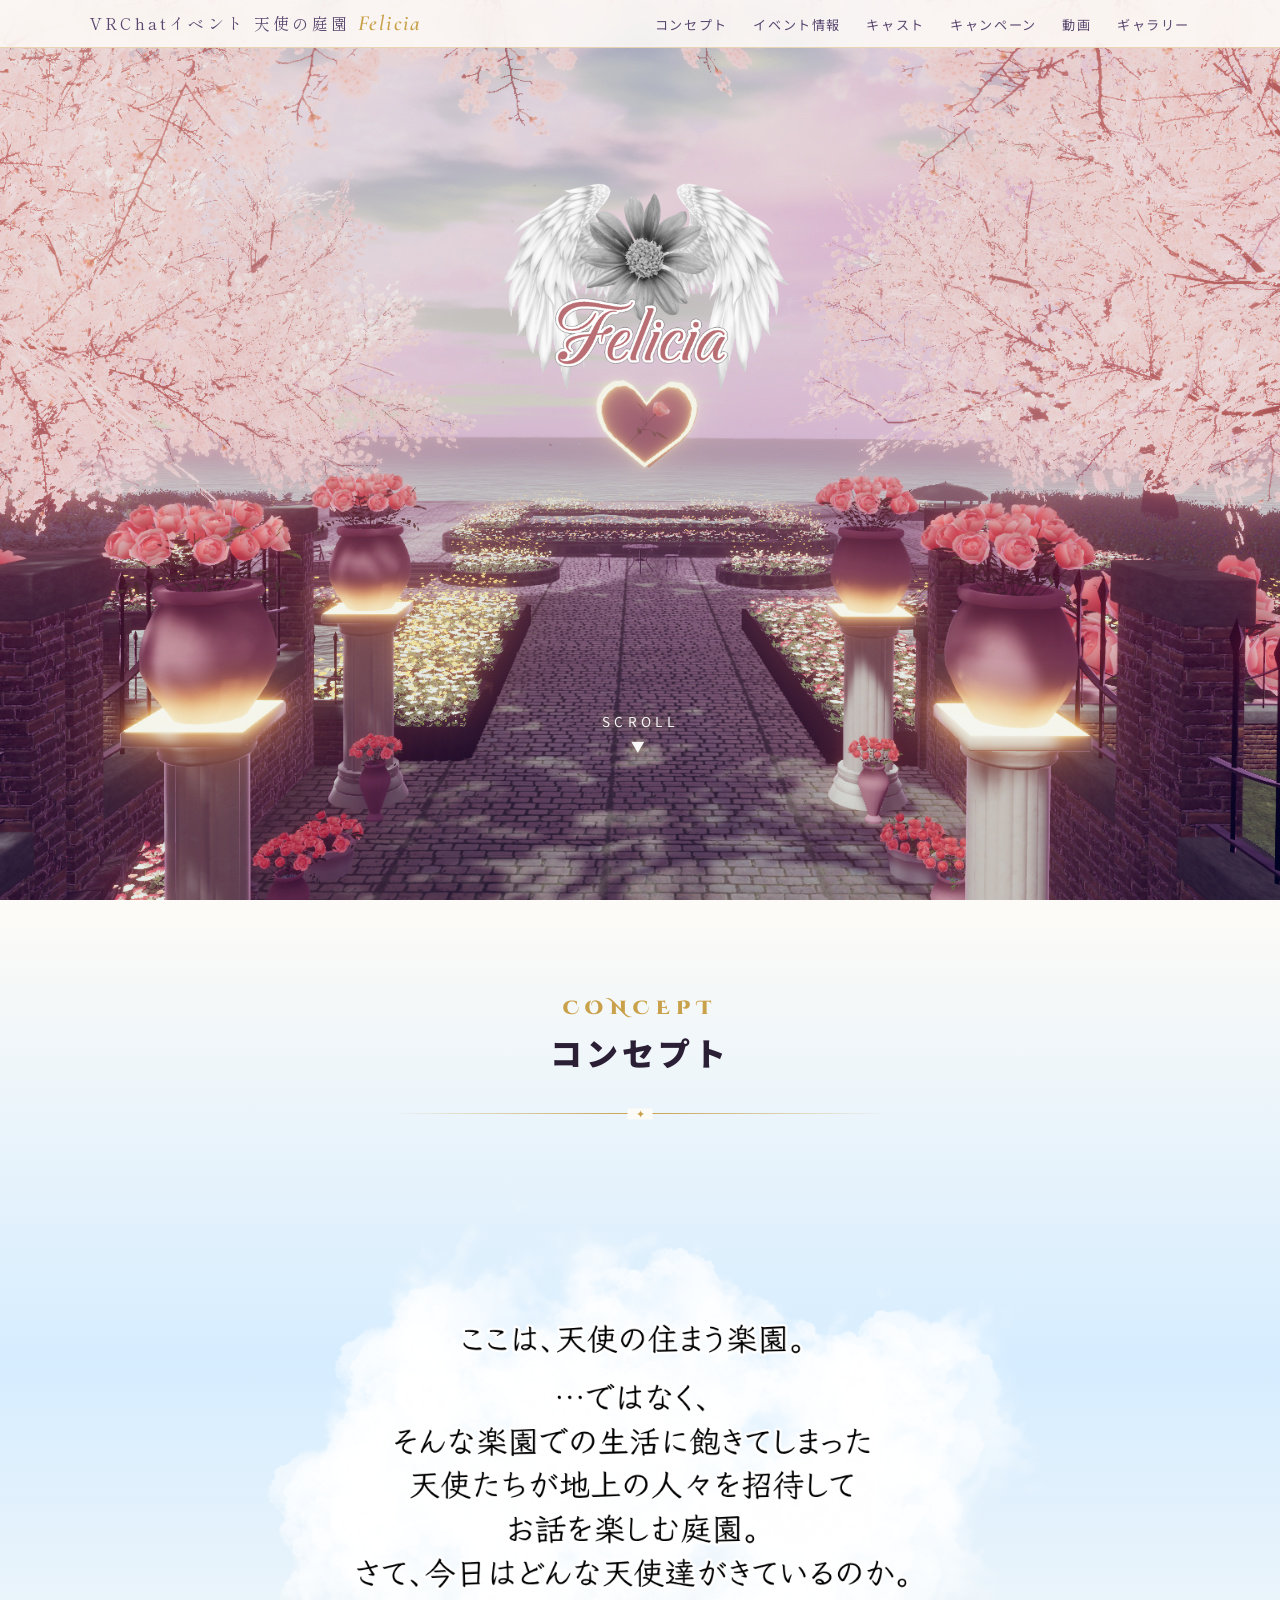
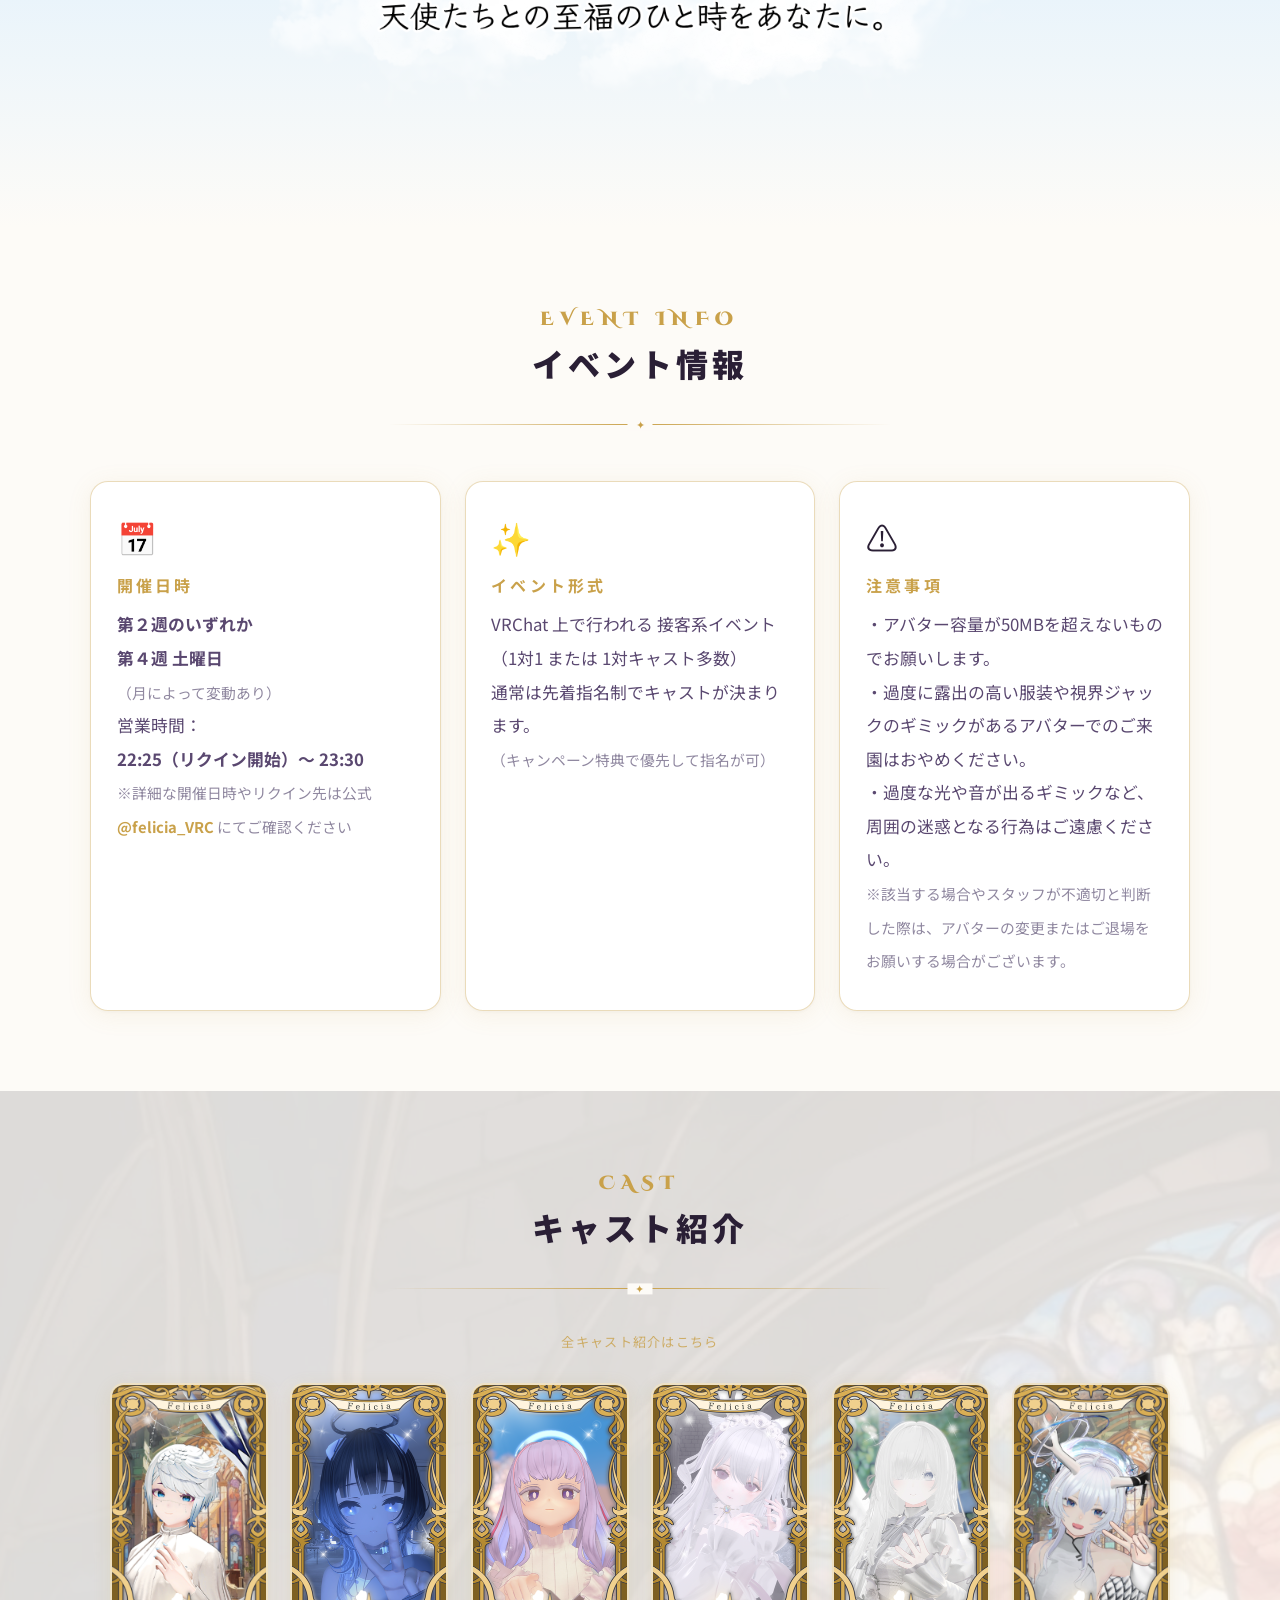
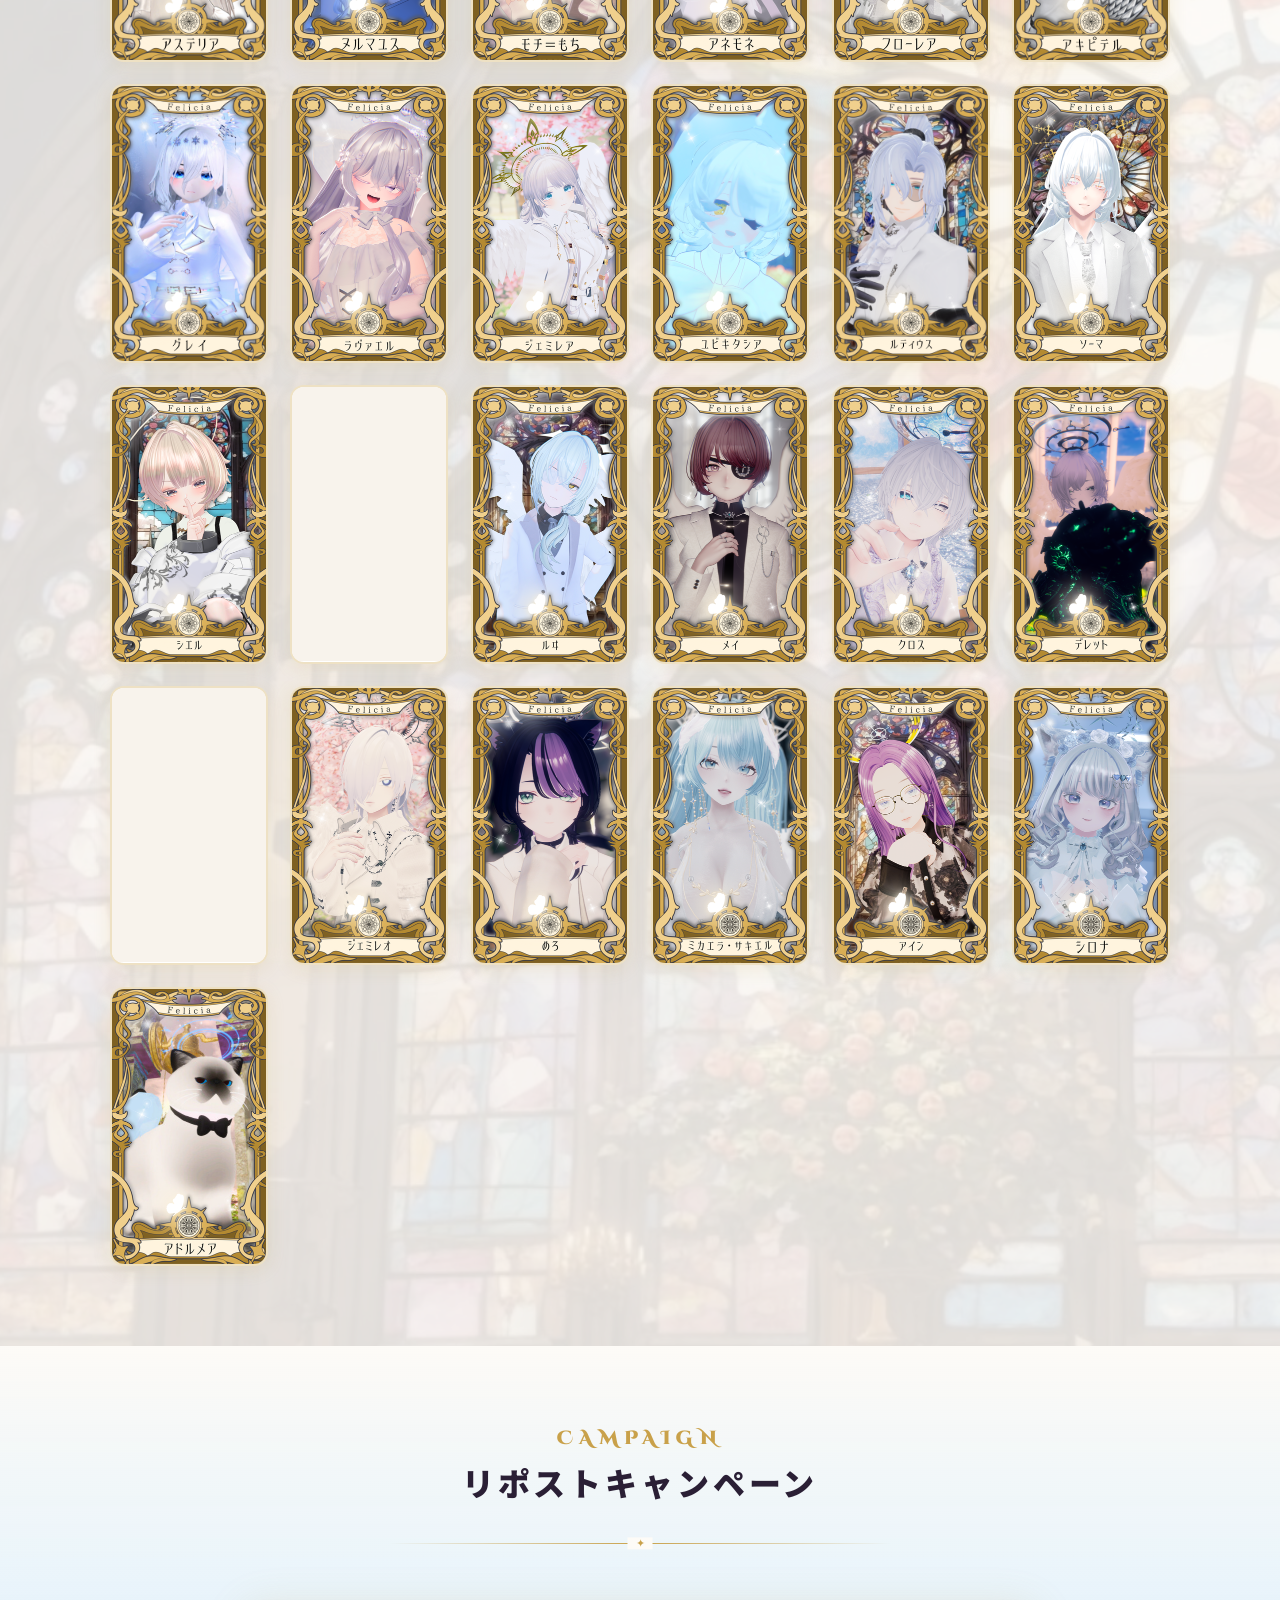
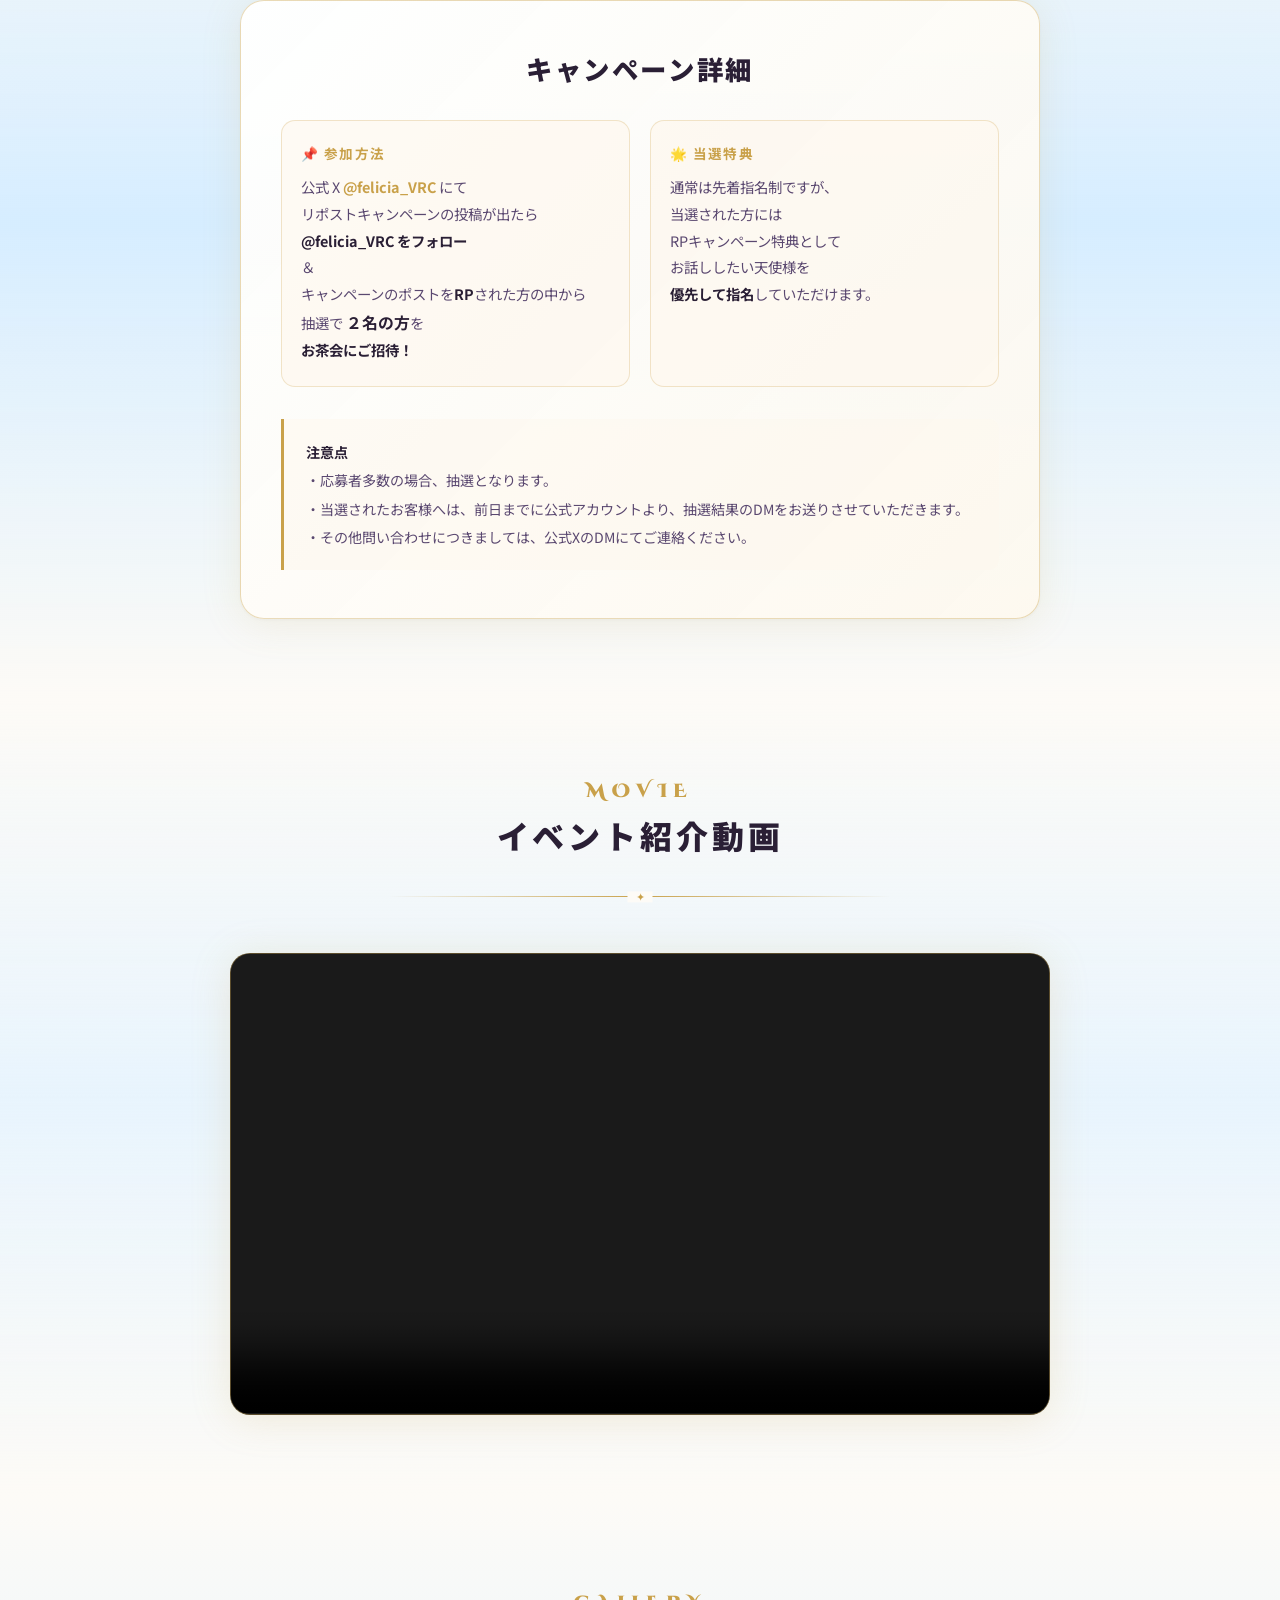
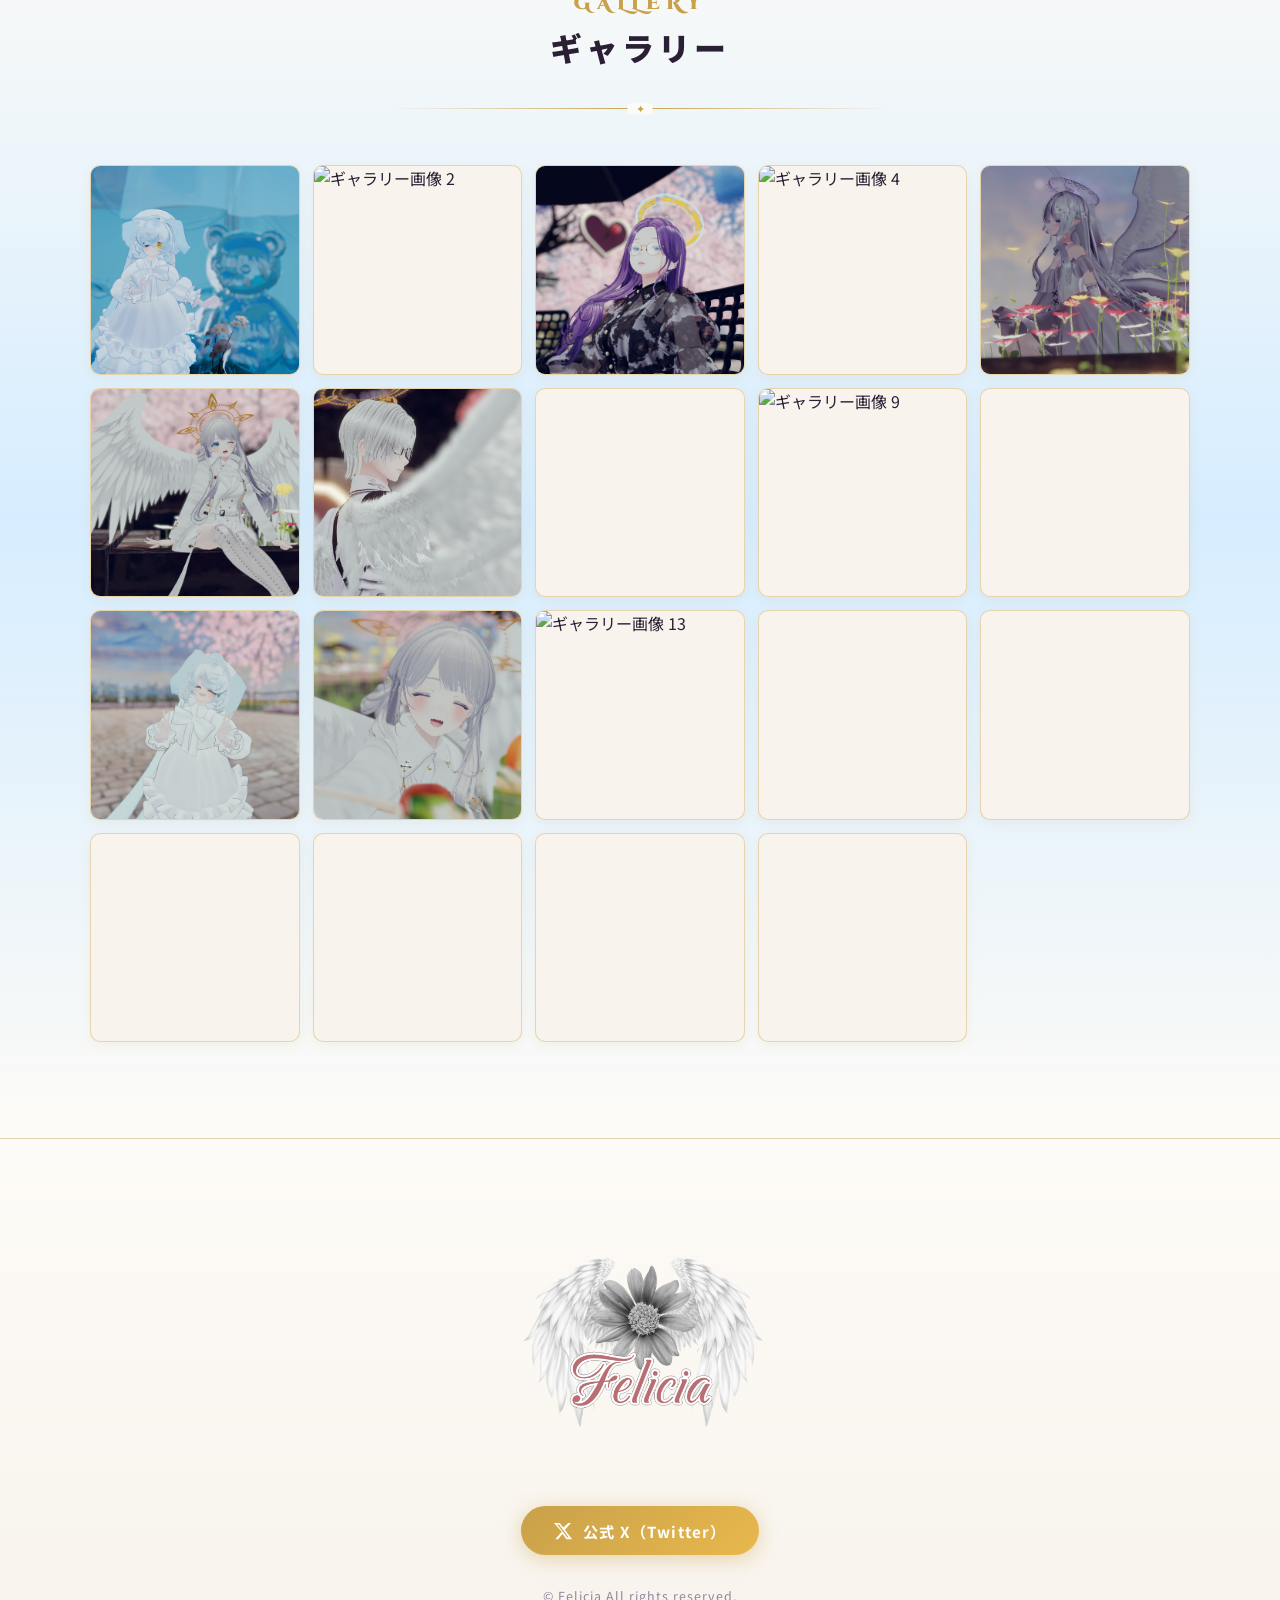
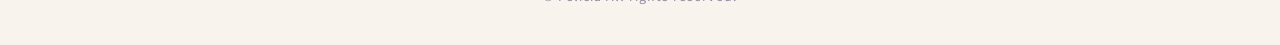
==== commit f97da1f9: "feat: show '全キャスト紹介はこちら' link when attending filter is active Co-Authored-By: Claude Sonnet 4.6 <nor" ====
--- a/index.html
+++ b/index.html
@@ -153,6 +153,7 @@
       <span id="cast-section-label">キャスト紹介</span>
     </h2>
     <div class="divider"></div>
+    <a id="cast-all-link" href="./#cast" hidden>全キャスト紹介はこちら</a>
     <!-- キャストは data/cast-data.js から動的に生成されます -->
     <div class="cast-grid" id="cast-grid"></div>
   </div>
--- a/data/index.css
+++ b/data/index.css
@@ -87,6 +87,19 @@
   color: var(--text-dark);
   margin-bottom: 0;
 }
+/* 全キャスト紹介リンク（出勤フィルター有効時のみ表示） */
+#cast-all-link {
+  display: block;
+  text-align: center;
+  margin: -.8rem auto 2rem;
+  font-size: .82rem;
+  letter-spacing: .1em;
+  color: var(--gold);
+  text-decoration: none;
+  opacity: .8;
+  transition: opacity .2s;
+}
+#cast-all-link:hover { opacity: 1; text-decoration: underline; }
 
 /* ===== Divider ===== */
 .divider {
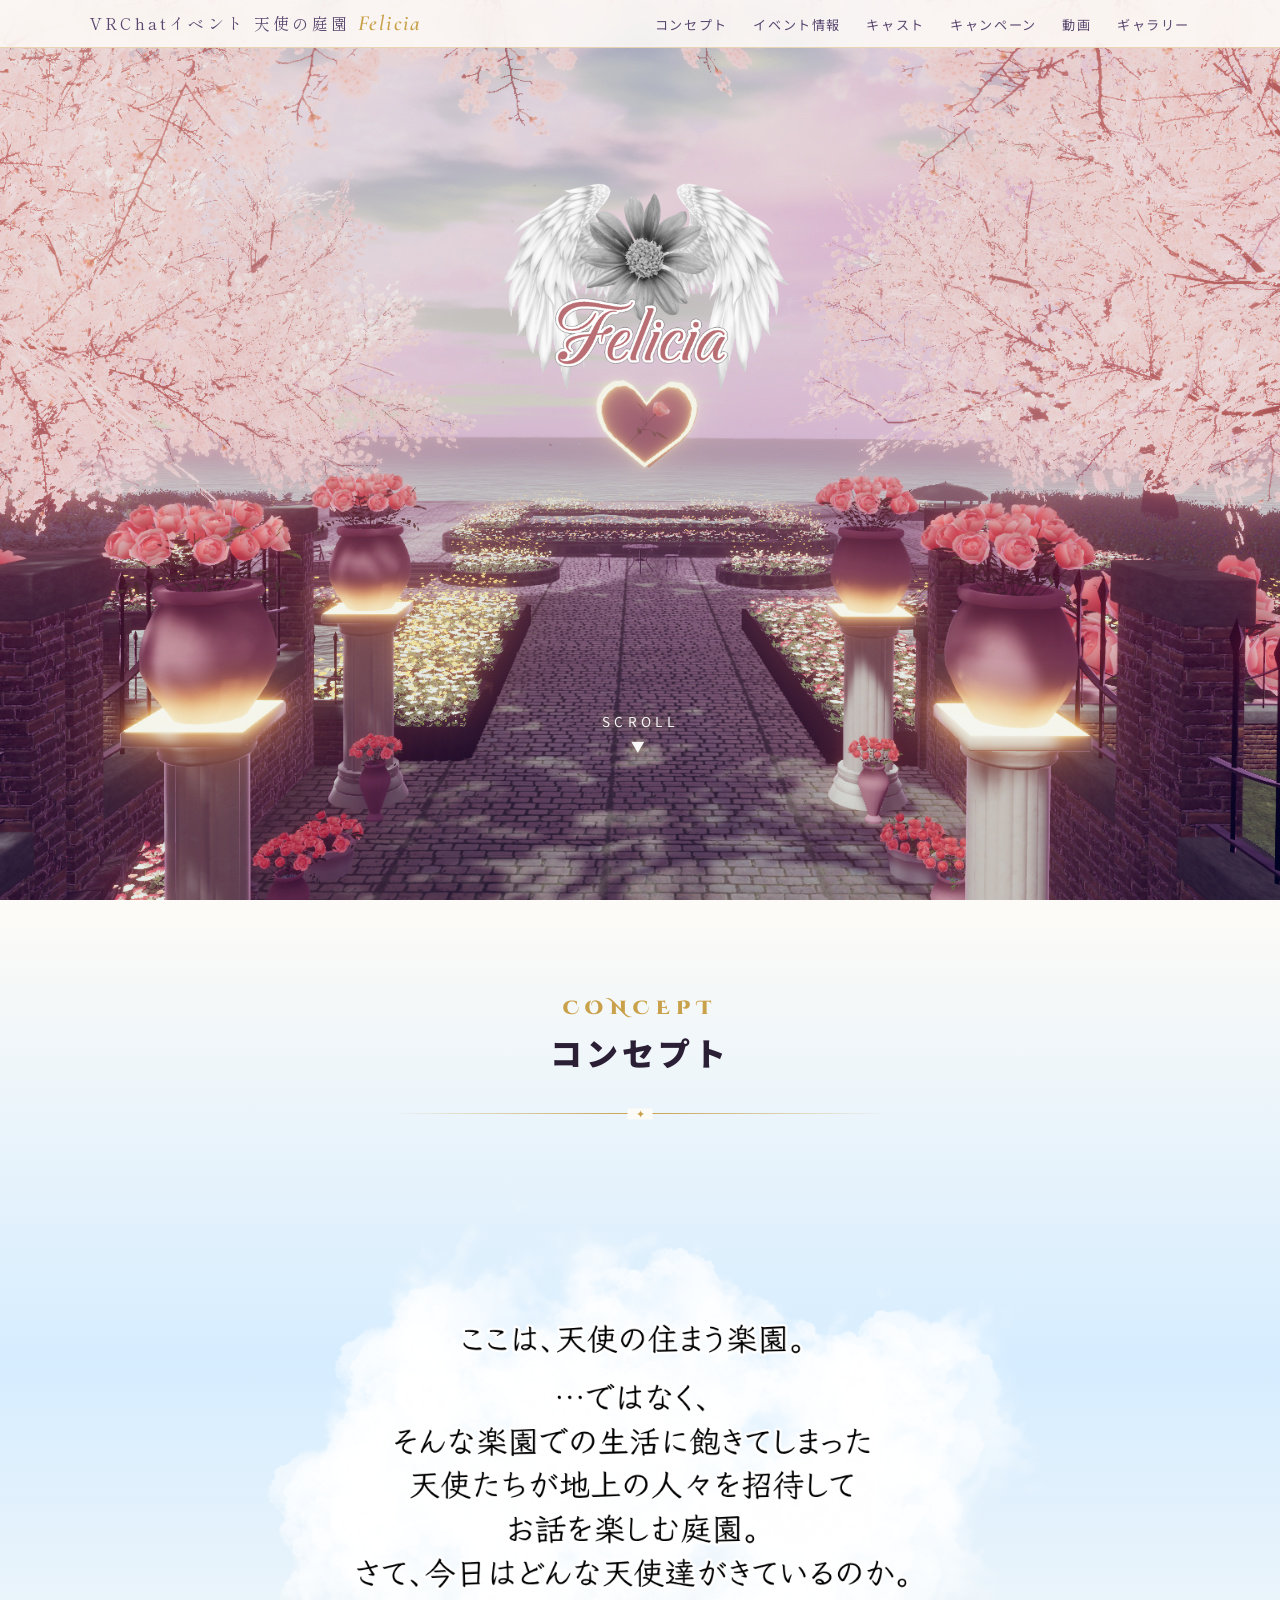
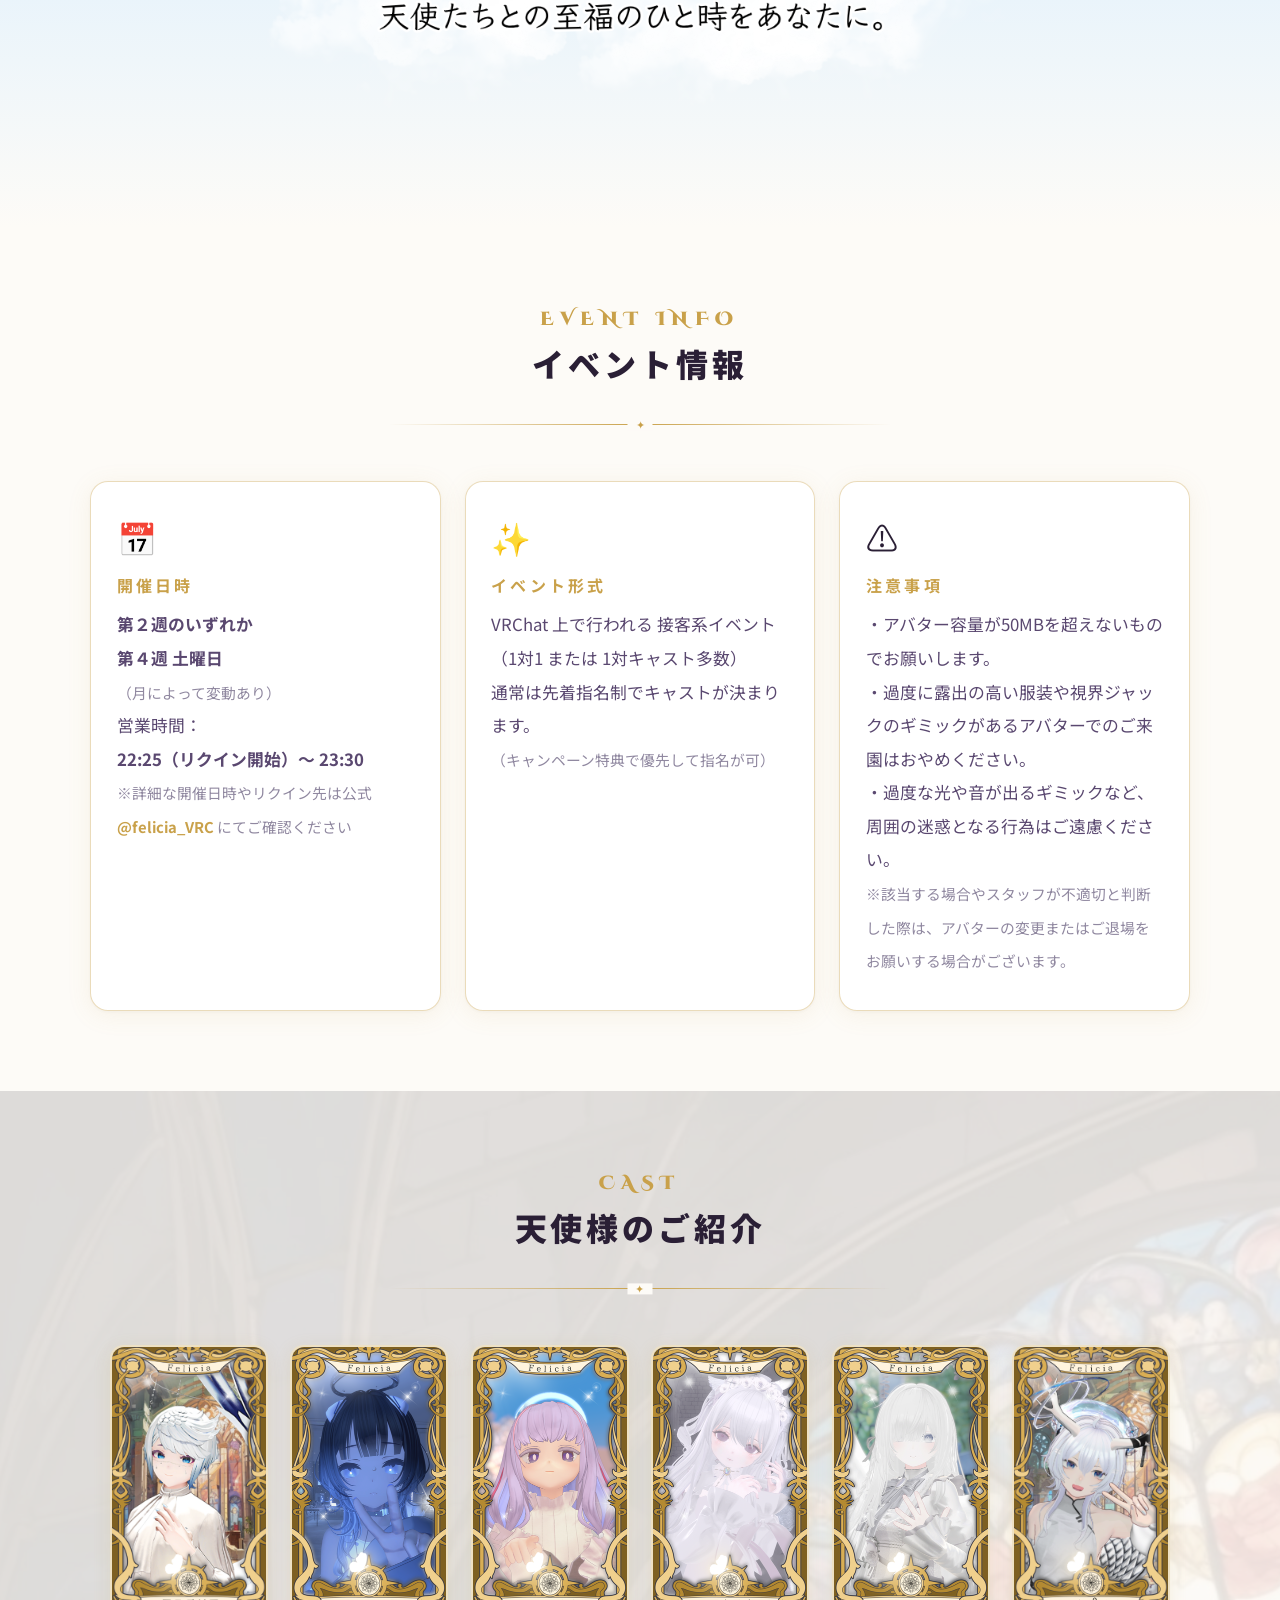
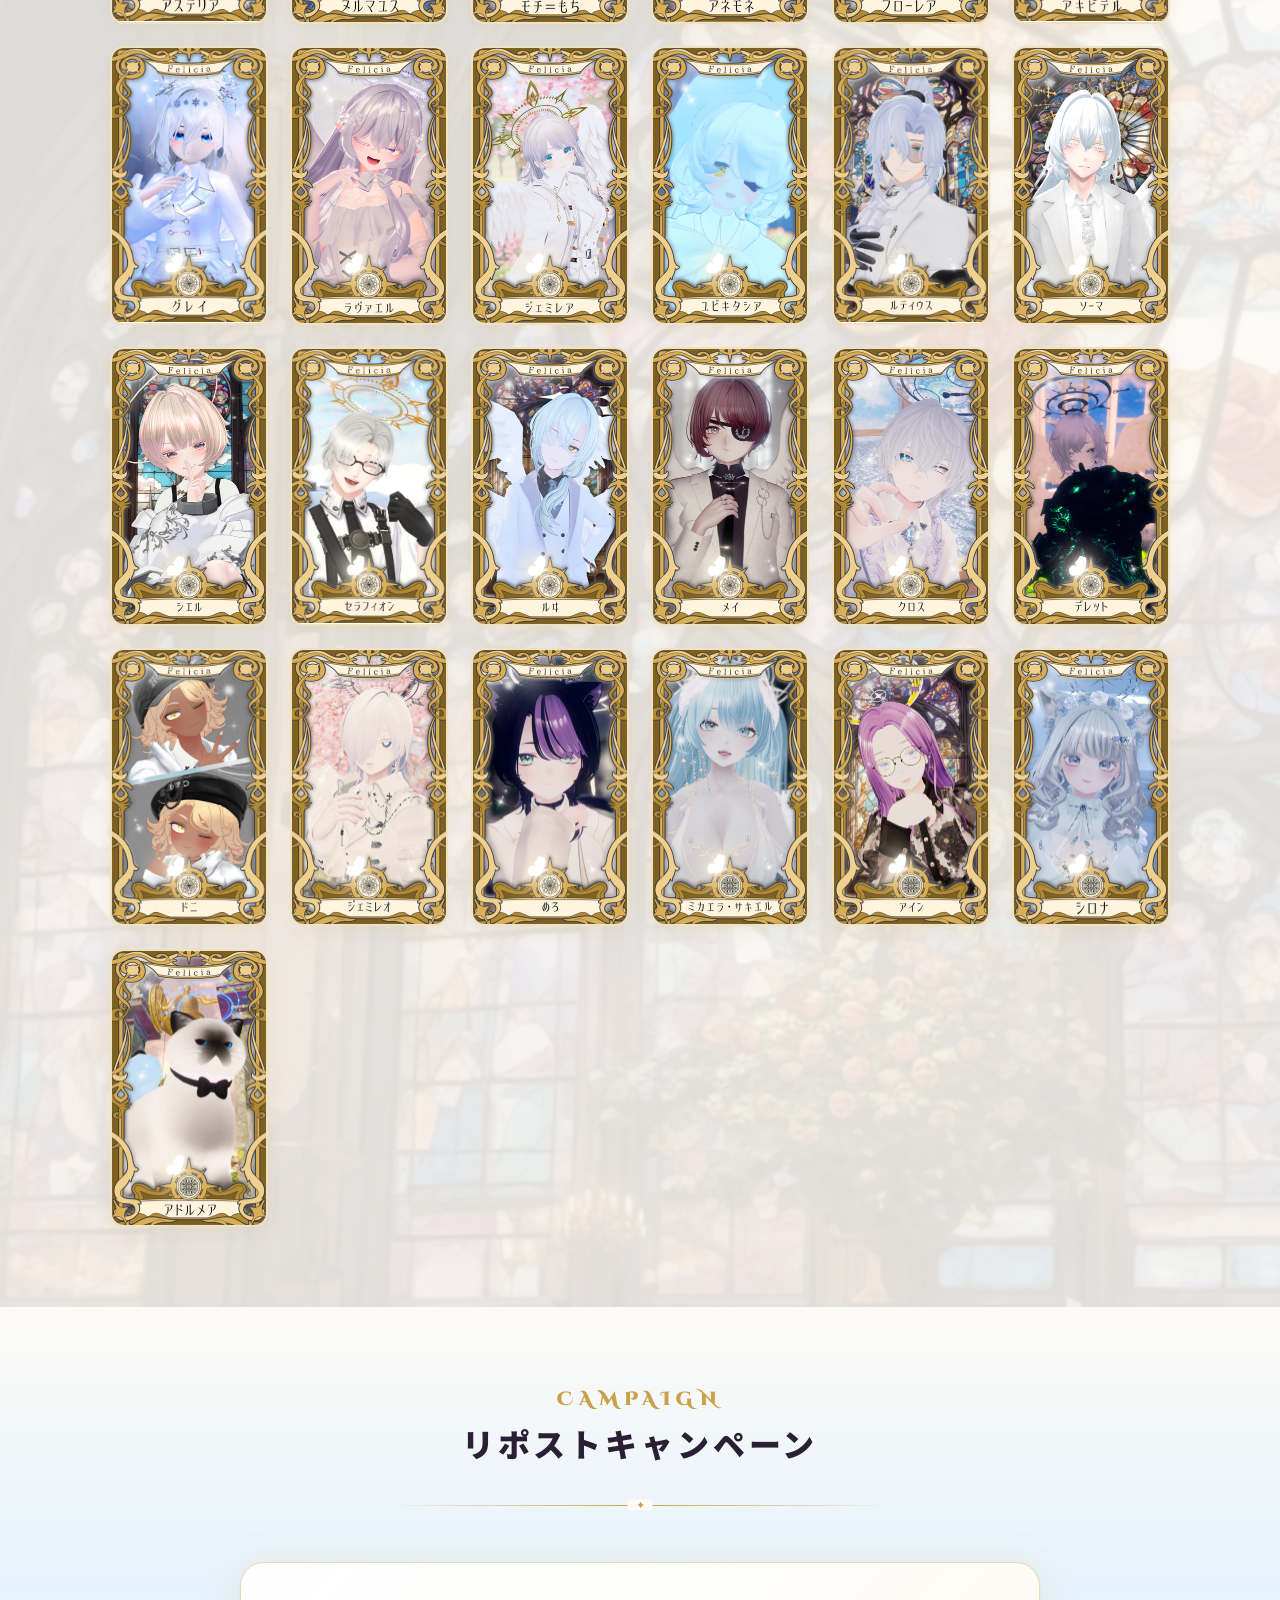
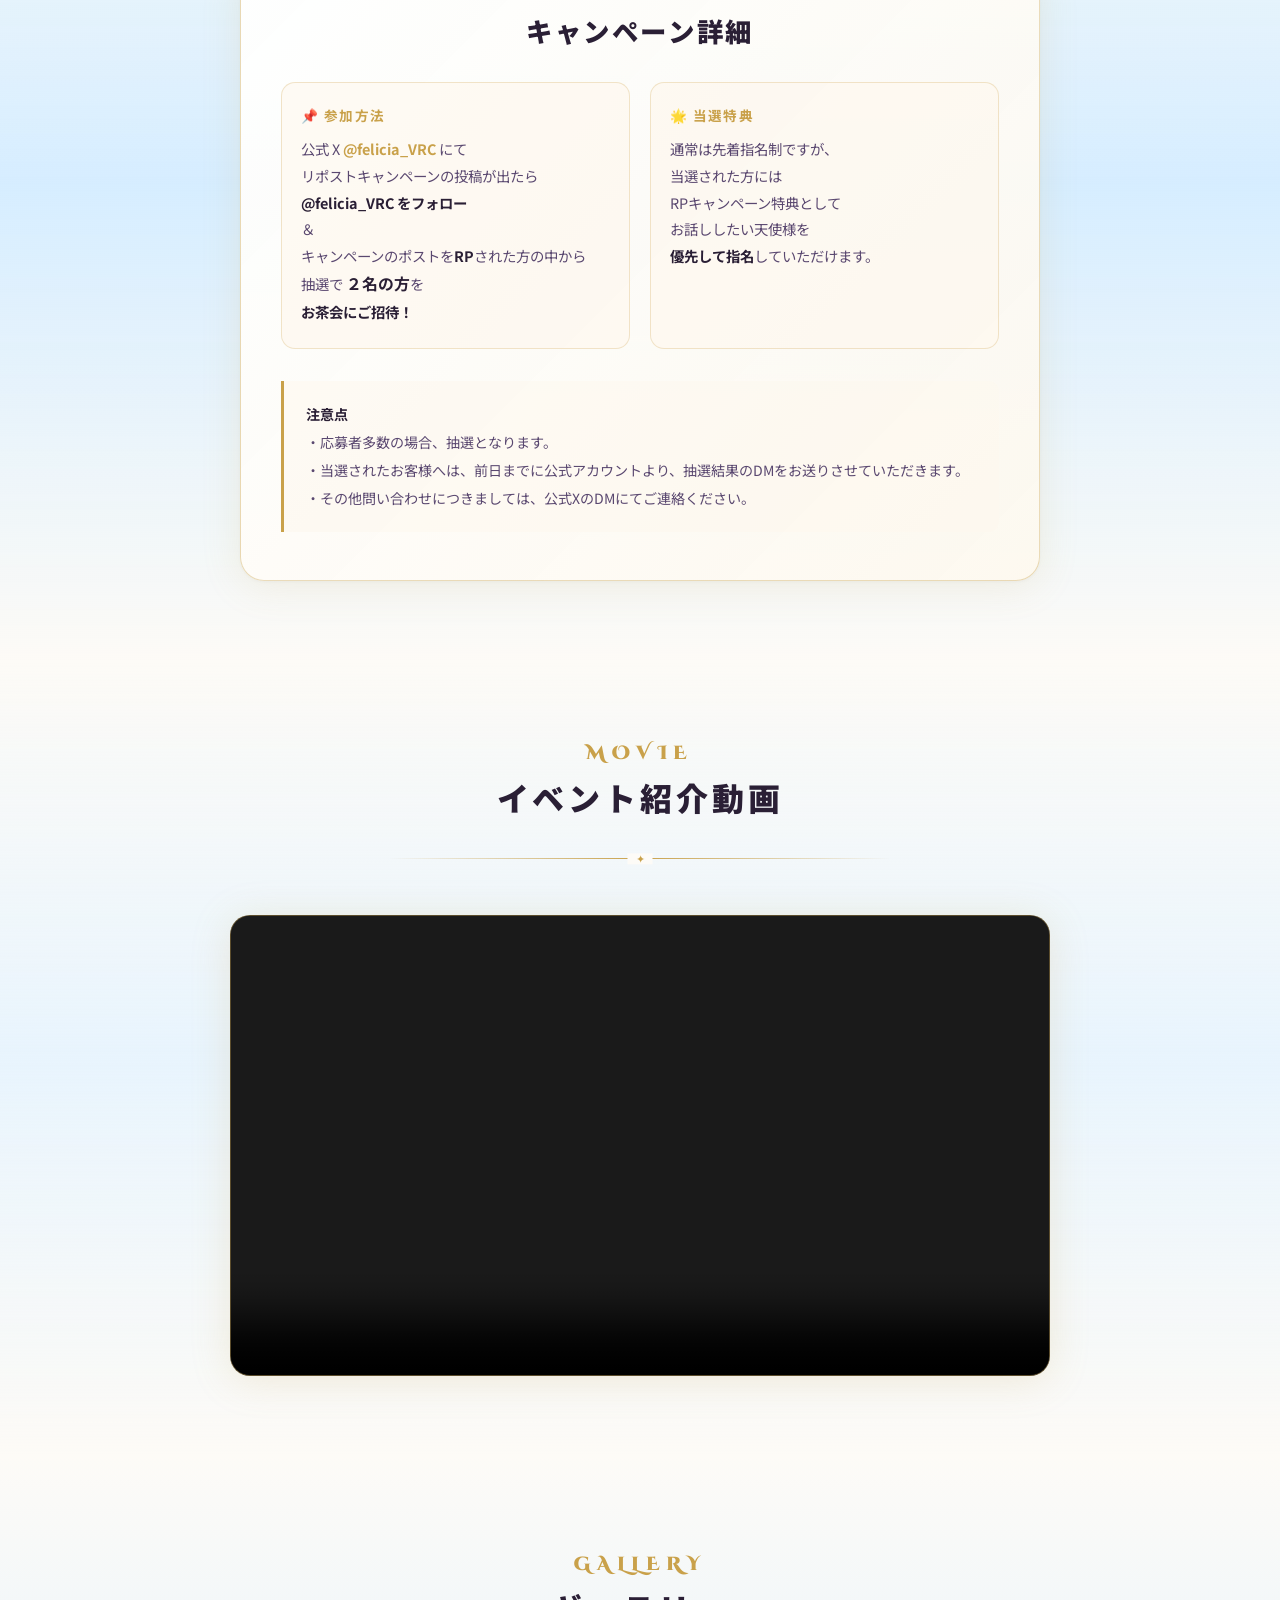
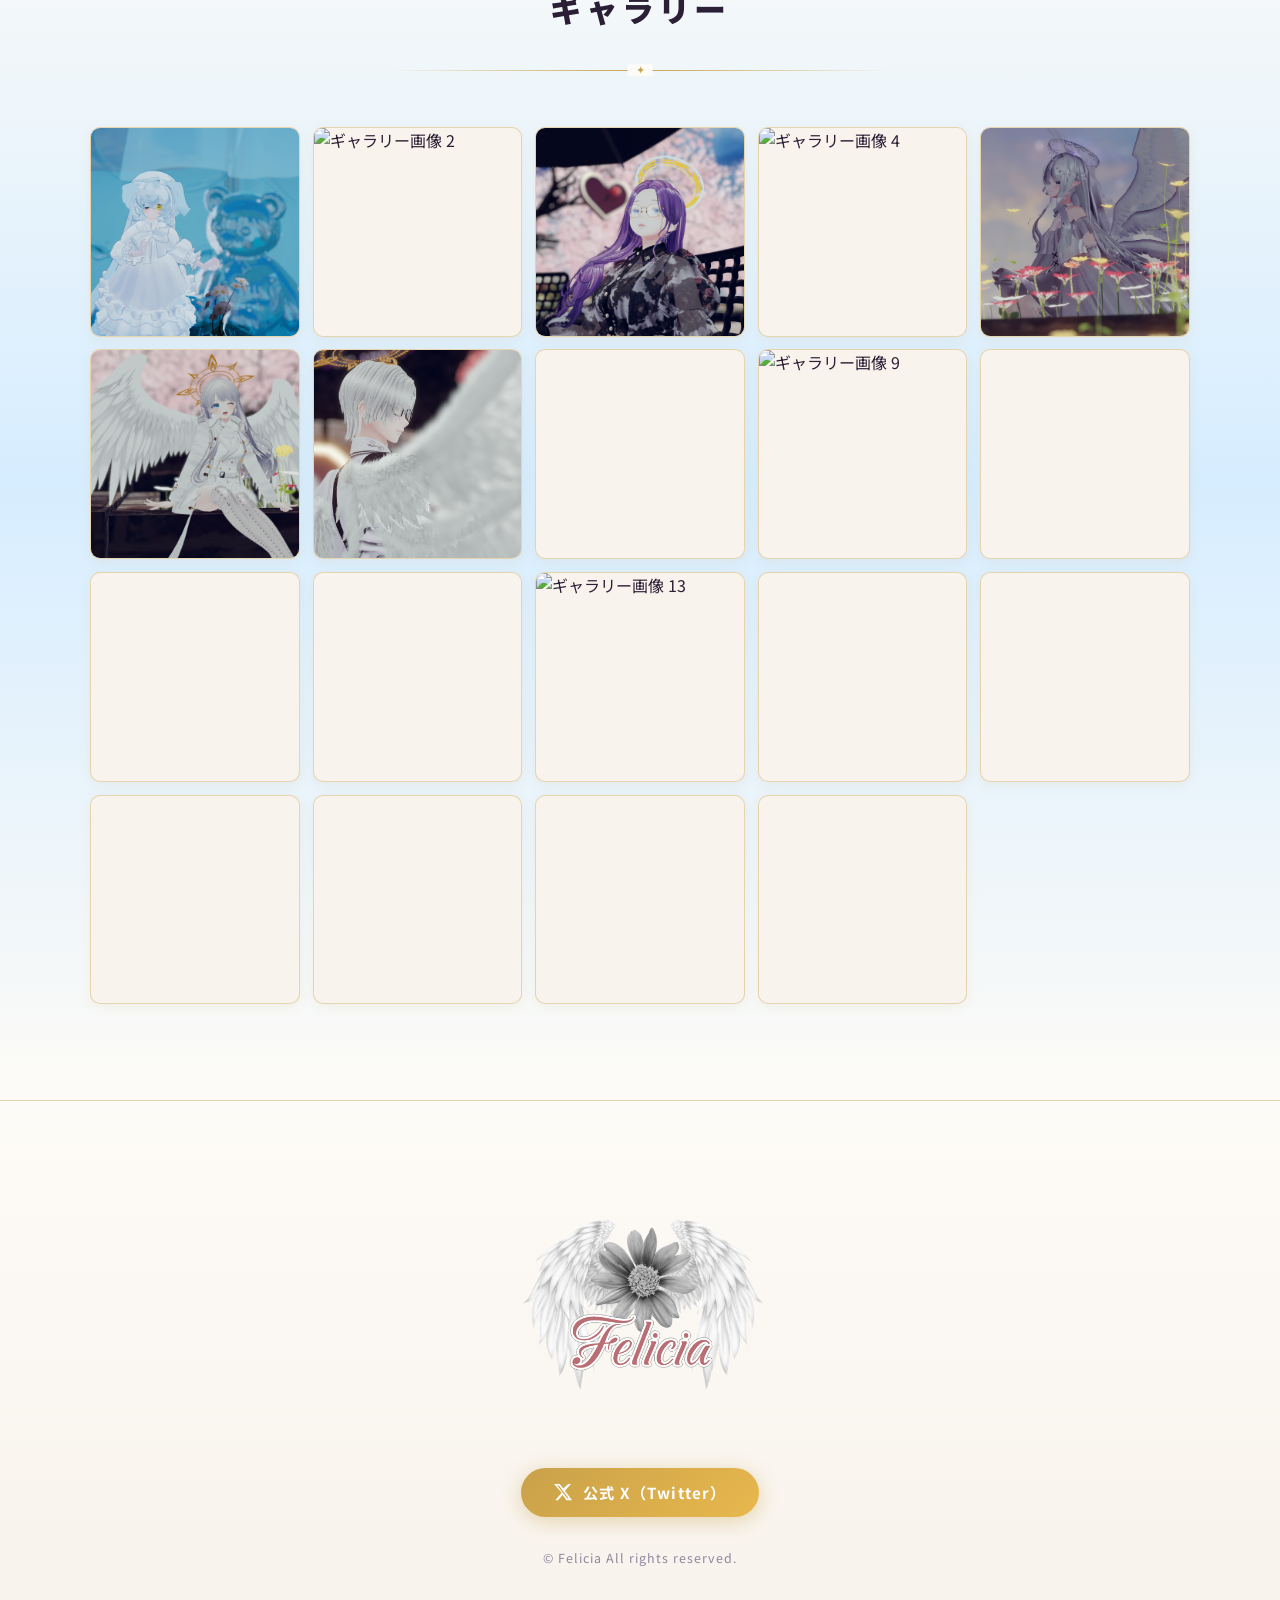
==== commit faef2bf4: "content: rename cast section titles to 天使様のご紹介 / 本日ご出席される天使様 Co-Authored-By: Claude Sonnet 4.6 <nore" ====
--- a/index.html
+++ b/index.html
@@ -150,7 +150,7 @@
   <div class="container">
     <h2 class="section-title reveal">
       <span id="cast-section-sub">CAST</span>
-      <span id="cast-section-label">キャスト紹介</span>
+      <span id="cast-section-label">天使様のご紹介</span>
     </h2>
     <div class="divider"></div>
     <a id="cast-all-link" href="./#cast" hidden>全キャスト紹介はこちら</a>
--- a/data/index.css
+++ b/data/index.css
@@ -88,6 +88,7 @@
   margin-bottom: 0;
 }
 /* 全キャスト紹介リンク（出勤フィルター有効時のみ表示） */
+#cast-all-link[hidden] { display: none; }
 #cast-all-link {
   display: block;
   text-align: center;
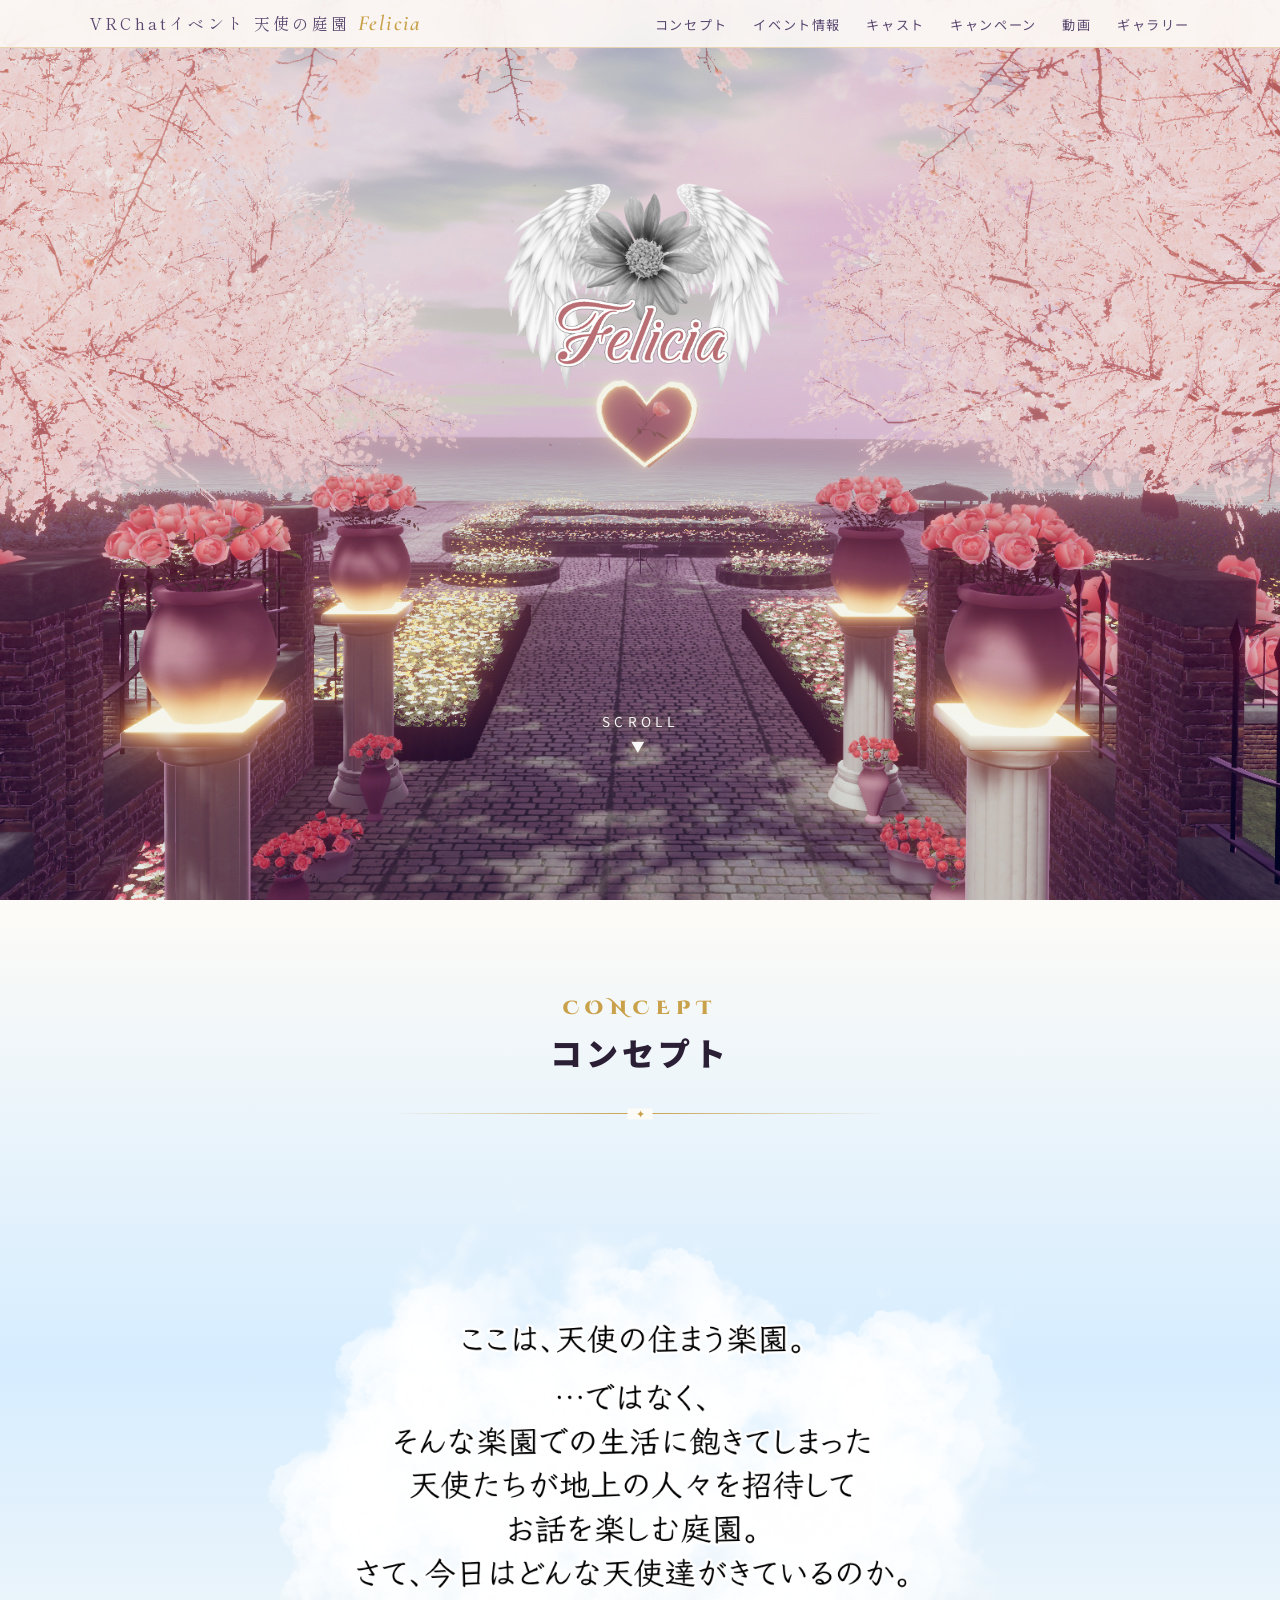
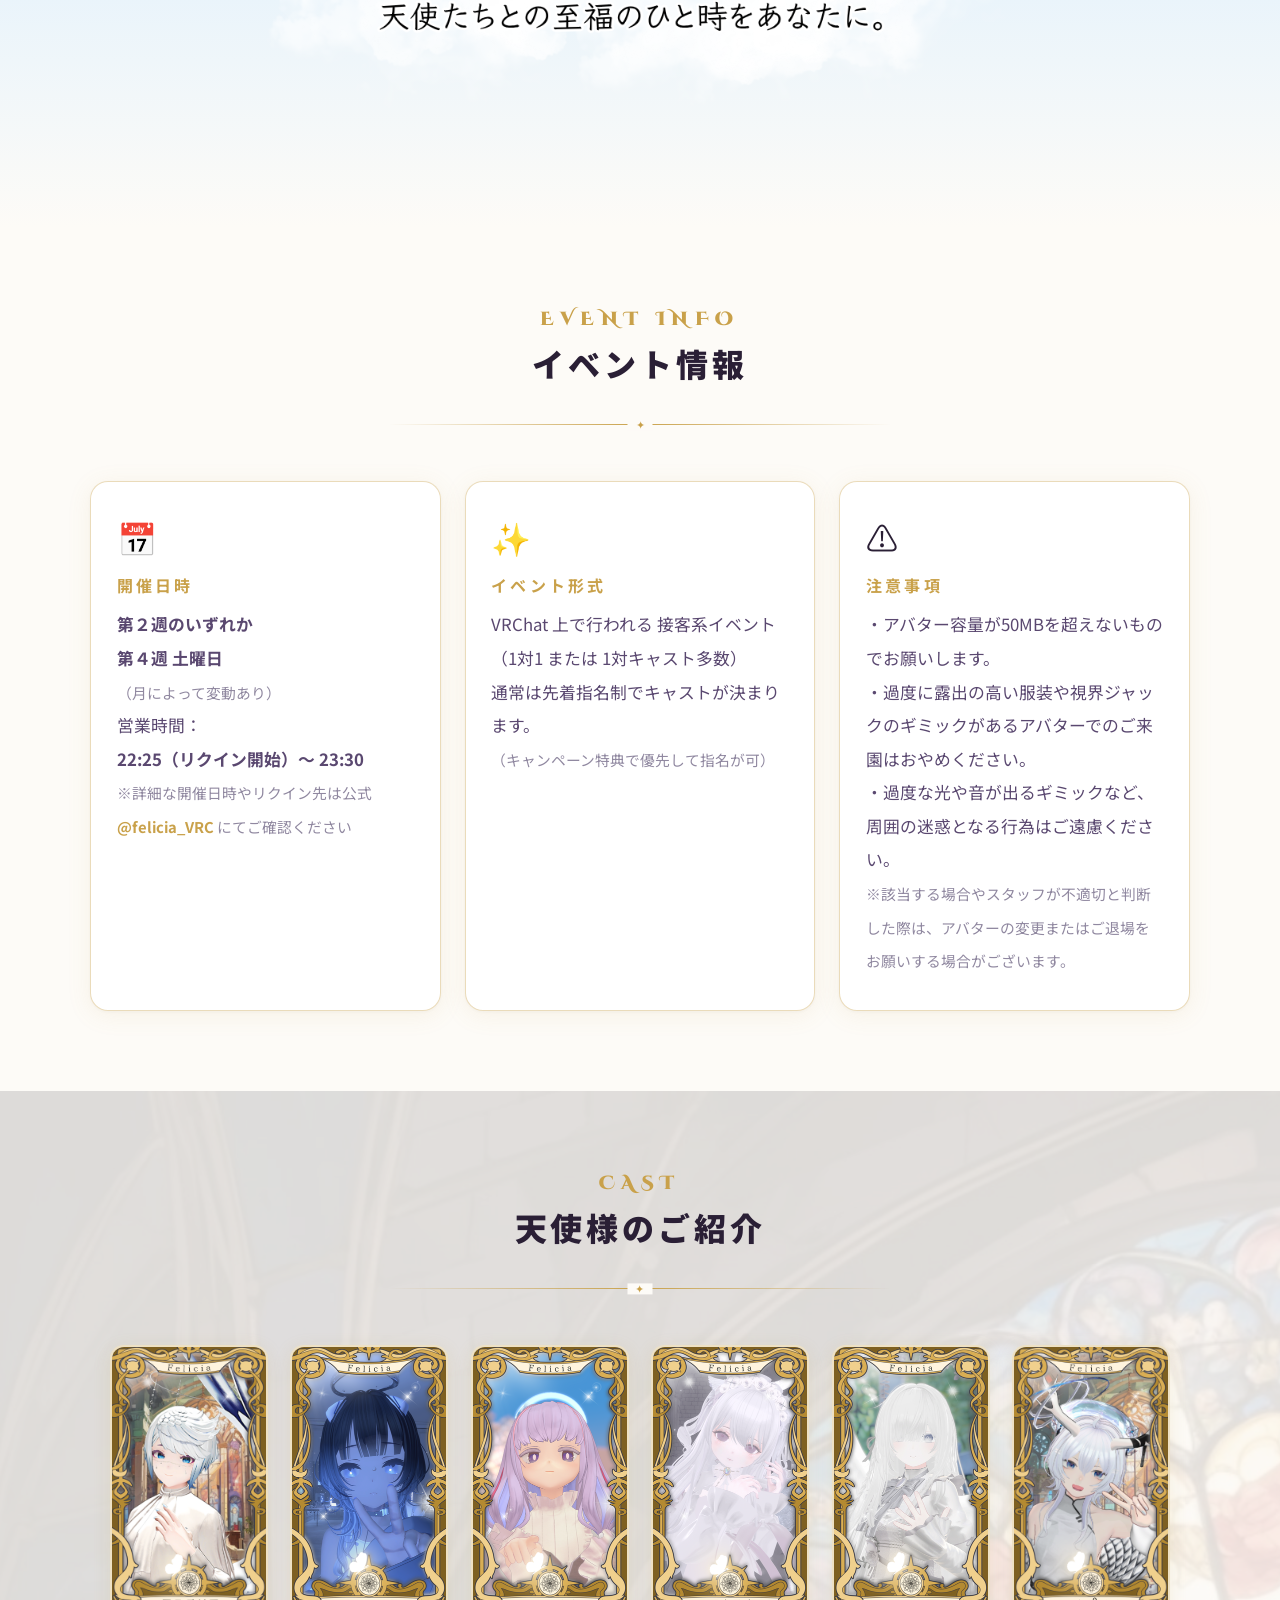
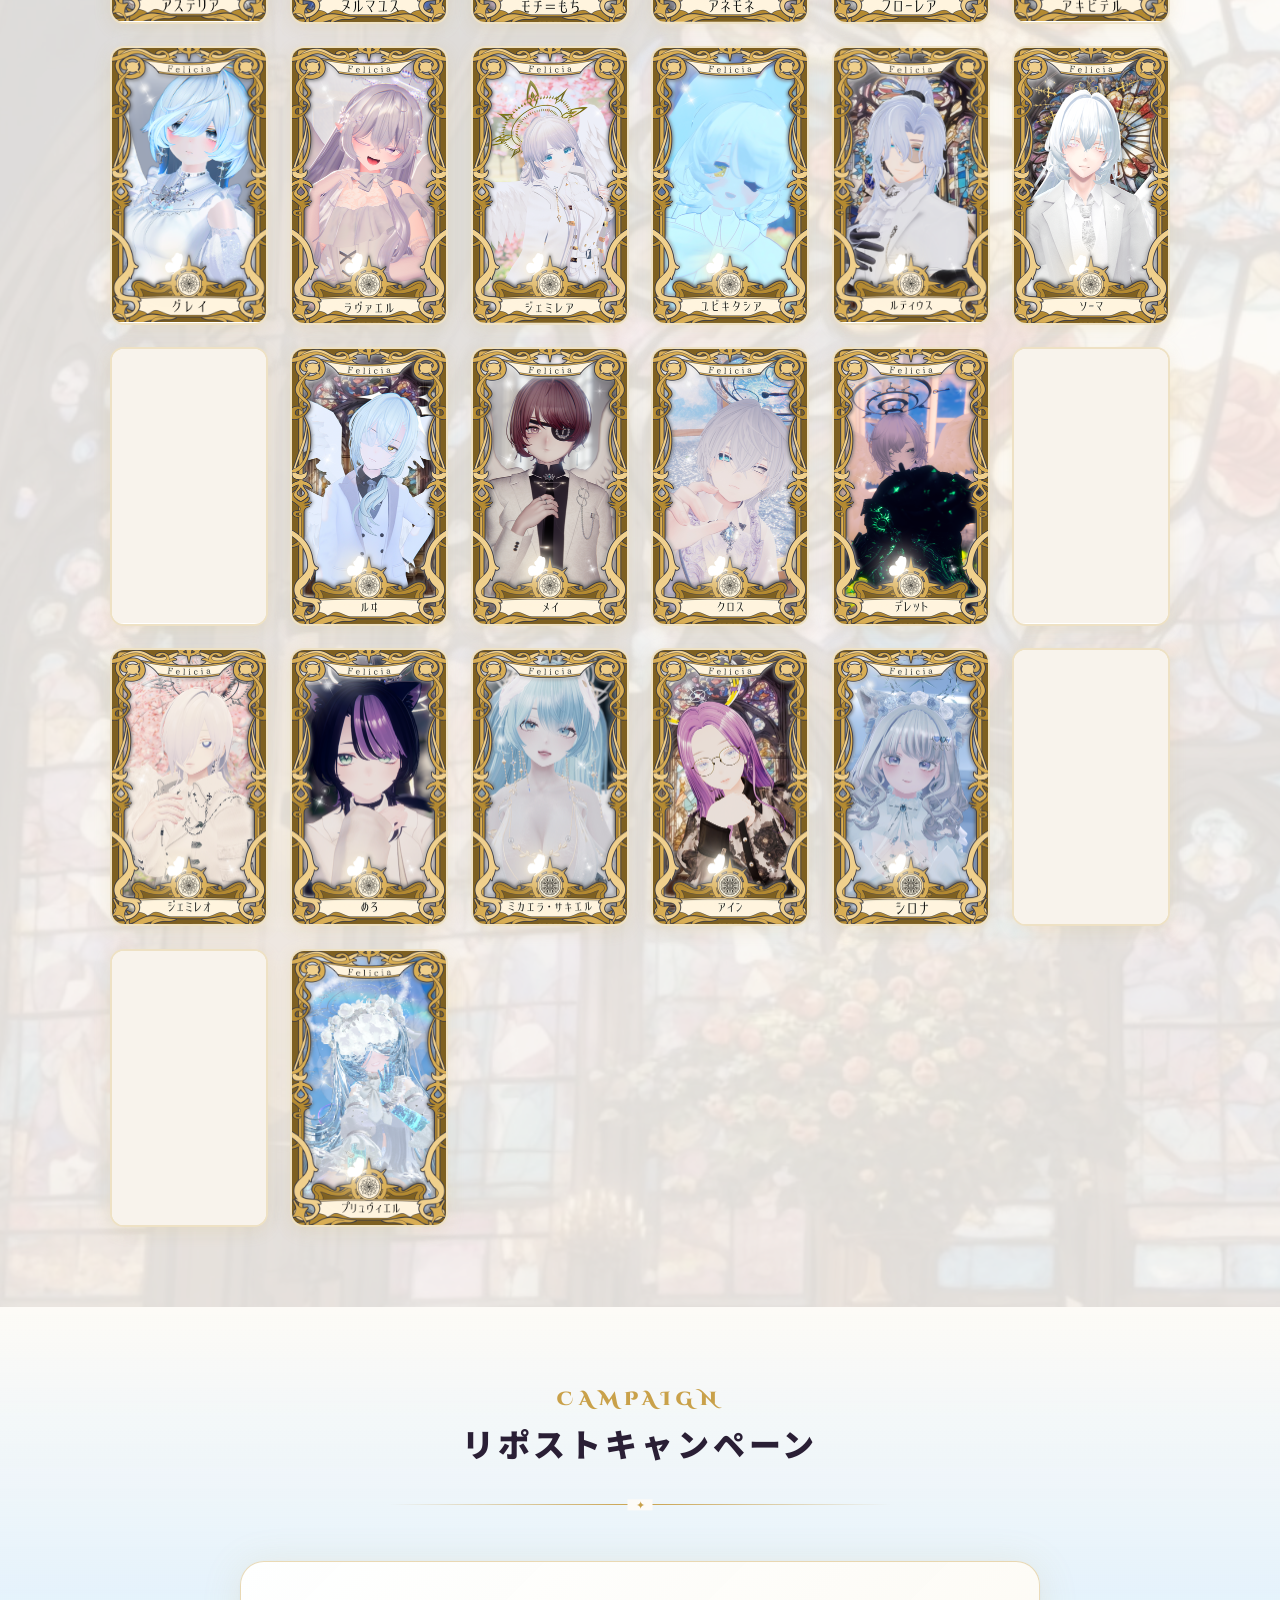
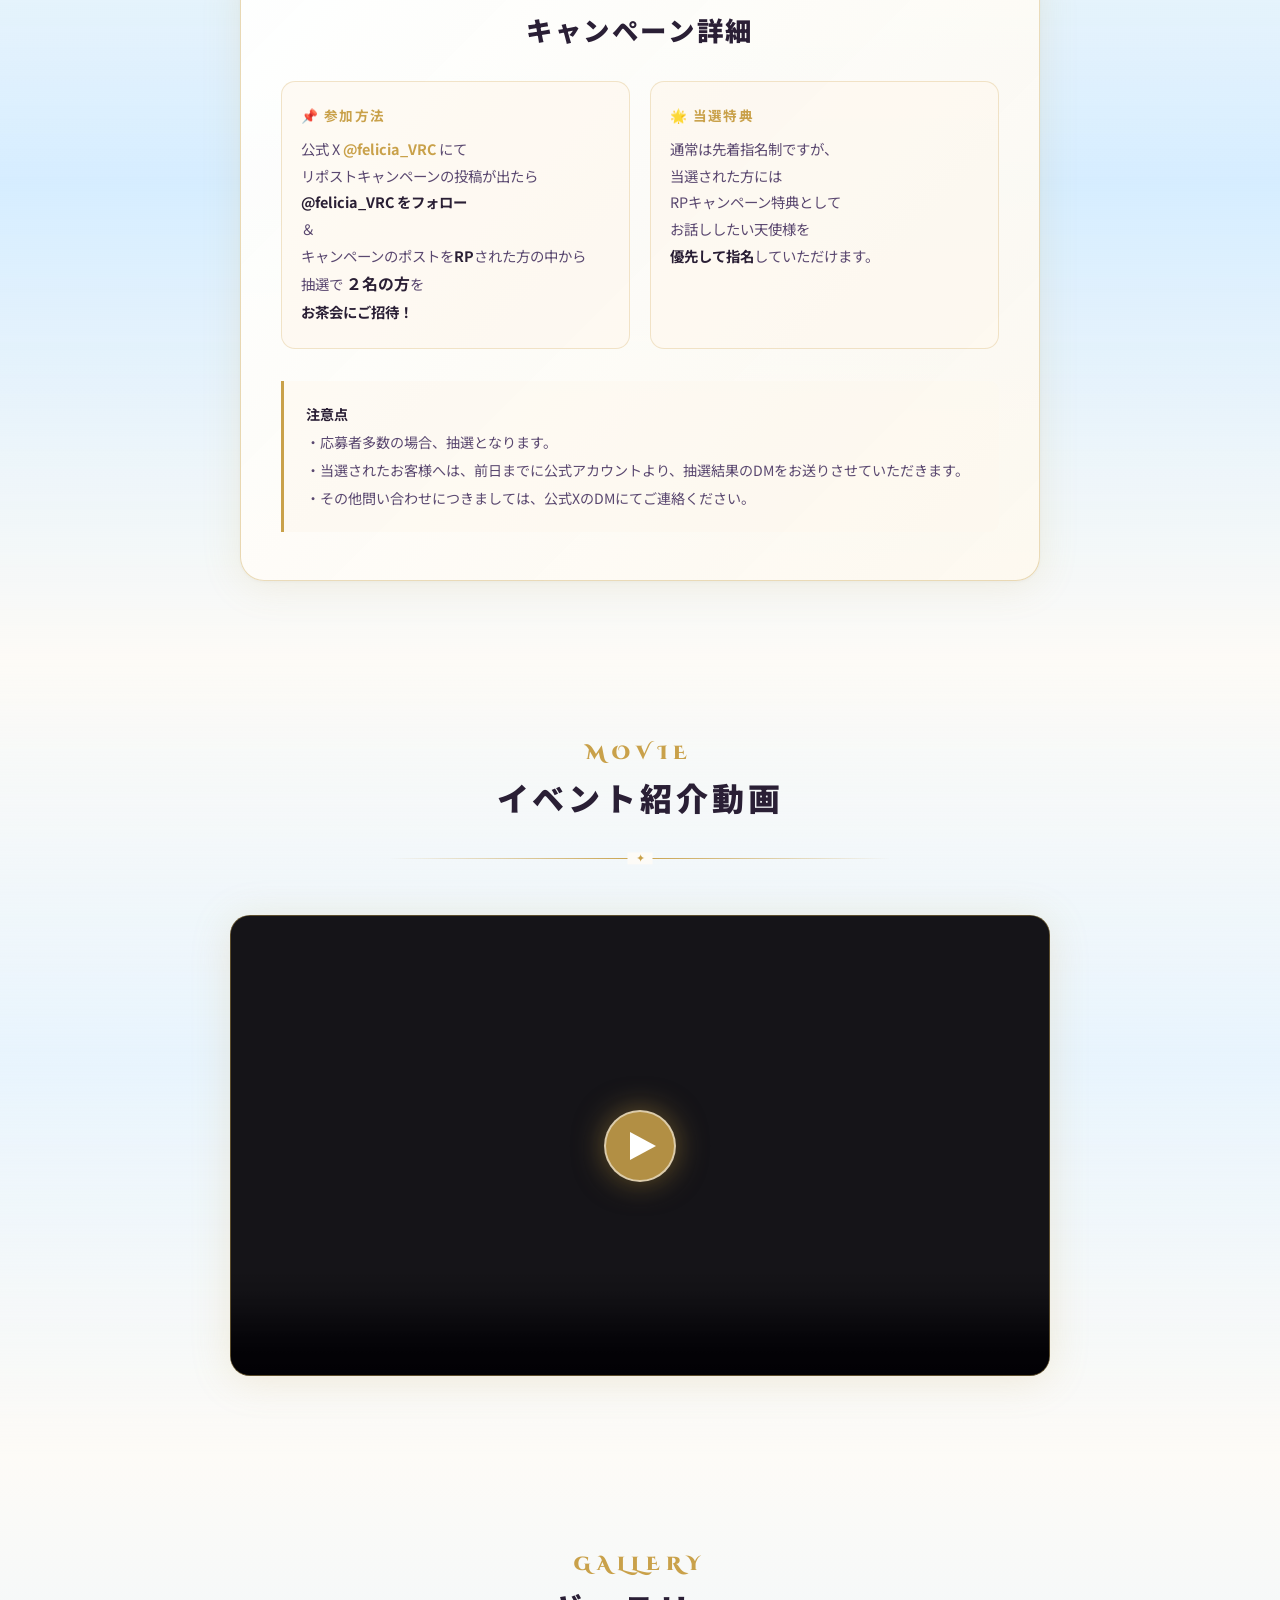
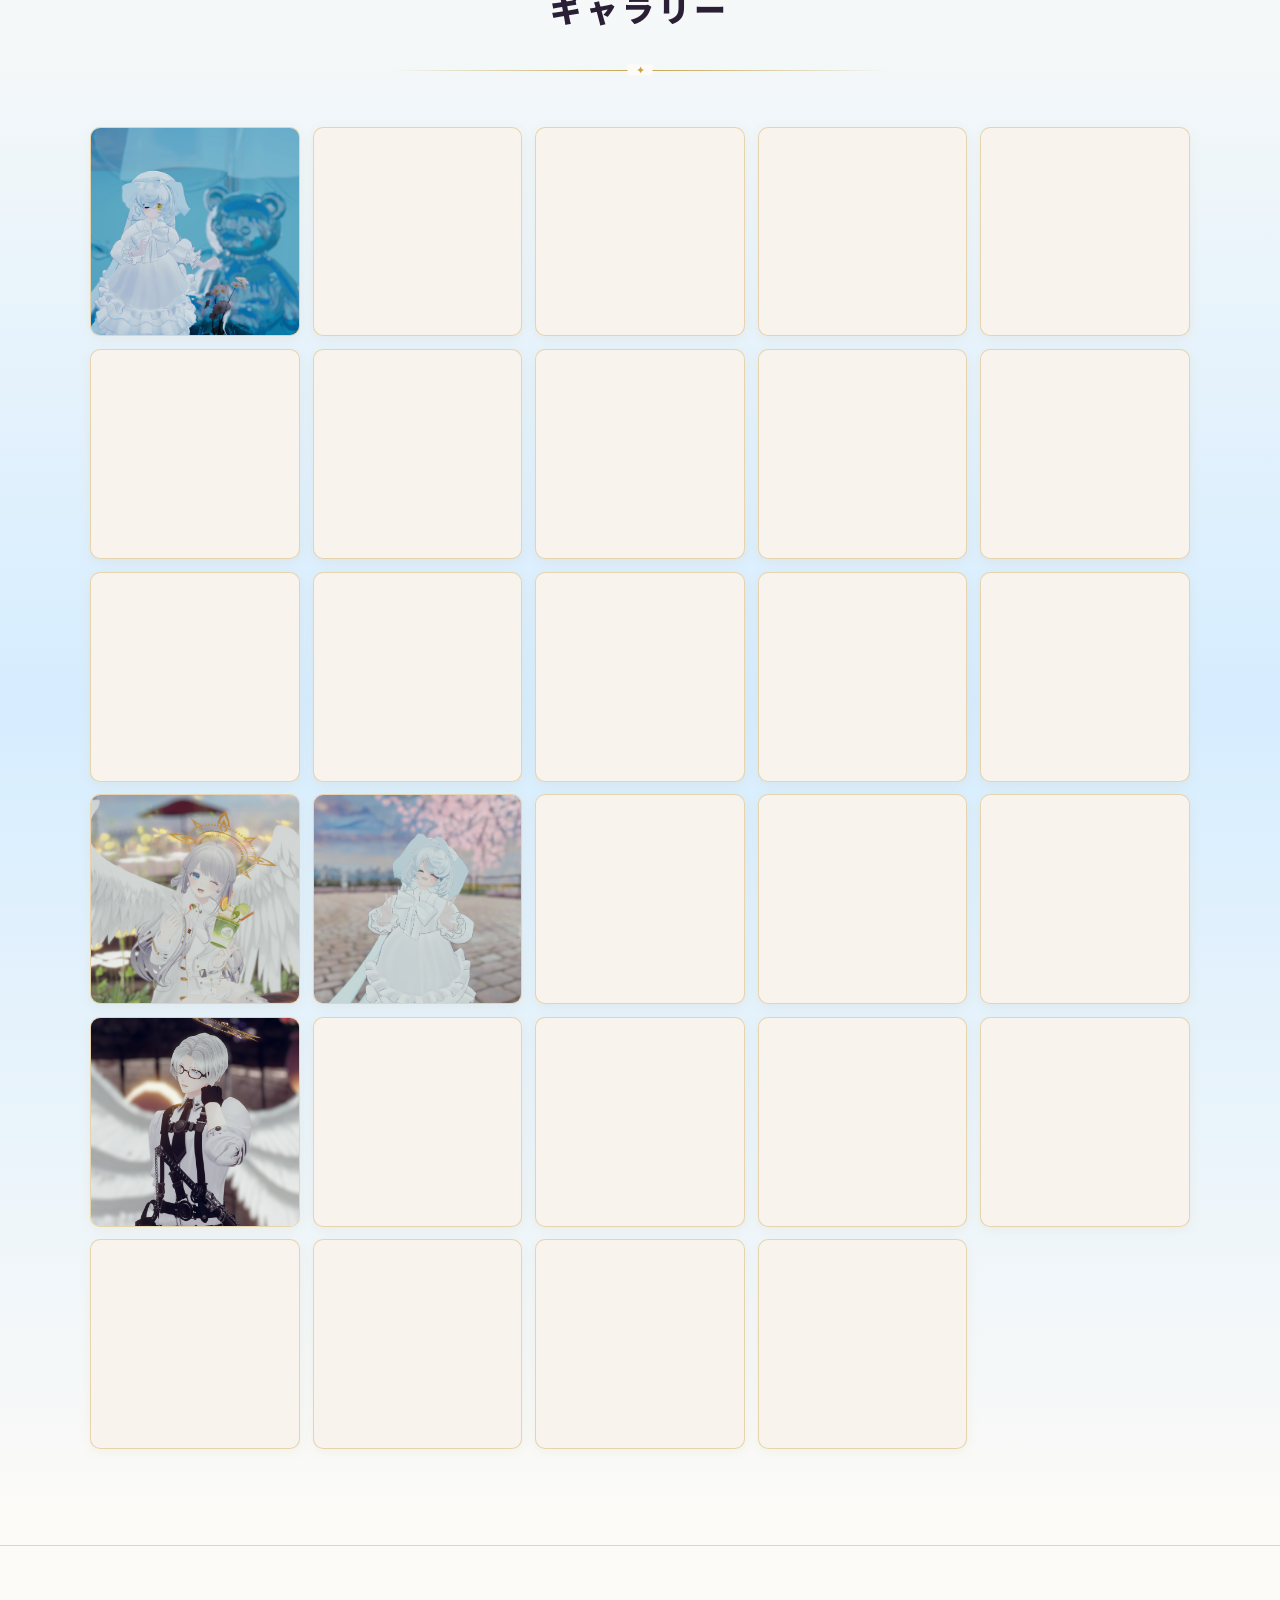
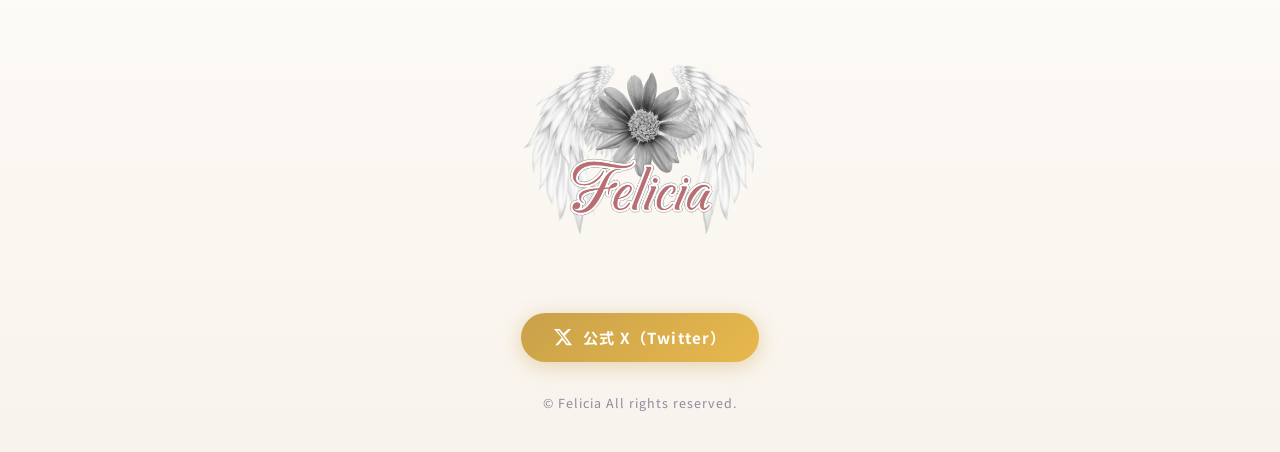
==== commit e1fcbc39: "feat: add video thumbnail overlay with play button before playback Co-Authored-By: Claude Sonnet 4.6" ====
--- a/index.html
+++ b/index.html
@@ -212,13 +212,15 @@
     </h2>
     <div class="divider"></div>
     <div class="video-wrap reveal">
-      <!-- 動画ファイルを video/ フォルダに配置してください（例: video/felicia.mp4） -->
       <video id="event-video" controls playsinline poster="images/Felicia_Banner.jpg">
         <source src="video/felicia.mp4" type="video/mp4" />
         <source src="video/movie.mp4" type="video/mp4" />
         <source src="video/pv.mp4" type="video/mp4" />
         <p>お使いのブラウザは動画の再生に対応していません。</p>
       </video>
+      <div class="video-overlay" id="video-overlay" style="background-image:url('images/Felicia_Banner.jpg')">
+        <div class="video-play-btn"></div>
+      </div>
     </div>
   </div>
 </section>
--- a/data/index.css
+++ b/data/index.css
@@ -752,6 +752,58 @@
   background: #1a1a1a;
 }
 
+/* 再生前サムネイルオーバーレイ */
+.video-overlay {
+  position: absolute;
+  inset: 0;
+  cursor: pointer;
+  background-size: cover;
+  background-position: center;
+  transition: opacity .3s ease;
+}
+.video-overlay::after {
+  content: '';
+  position: absolute;
+  inset: 0;
+  background: rgba(10, 5, 20, .28);
+}
+.video-play-btn {
+  position: absolute;
+  top: 50%;
+  left: 50%;
+  transform: translate(-50%, -50%);
+  z-index: 2;
+  width: 72px;
+  height: 72px;
+  border-radius: 50%;
+  background: rgba(201, 161, 74, .88);
+  border: 2px solid rgba(255, 255, 255, .55);
+  box-shadow: 0 0 30px rgba(201, 161, 74, .5), 0 4px 20px rgba(0,0,0,.4);
+  display: flex;
+  align-items: center;
+  justify-content: center;
+  transition: transform .2s ease, background .2s ease;
+  pointer-events: none;
+}
+.video-play-btn::before {
+  content: '';
+  display: block;
+  width: 0;
+  height: 0;
+  border-style: solid;
+  border-width: 14px 0 14px 26px;
+  border-color: transparent transparent transparent #fff;
+  margin-left: 5px;
+}
+.video-overlay:hover .video-play-btn {
+  transform: translate(-50%, -50%) scale(1.1);
+  background: rgba(201, 161, 74, 1);
+}
+.video-overlay.hidden {
+  opacity: 0;
+  pointer-events: none;
+}
+
 /* ===== Gallery ===== */
 #gallery {
   padding: 6rem 1.5rem;
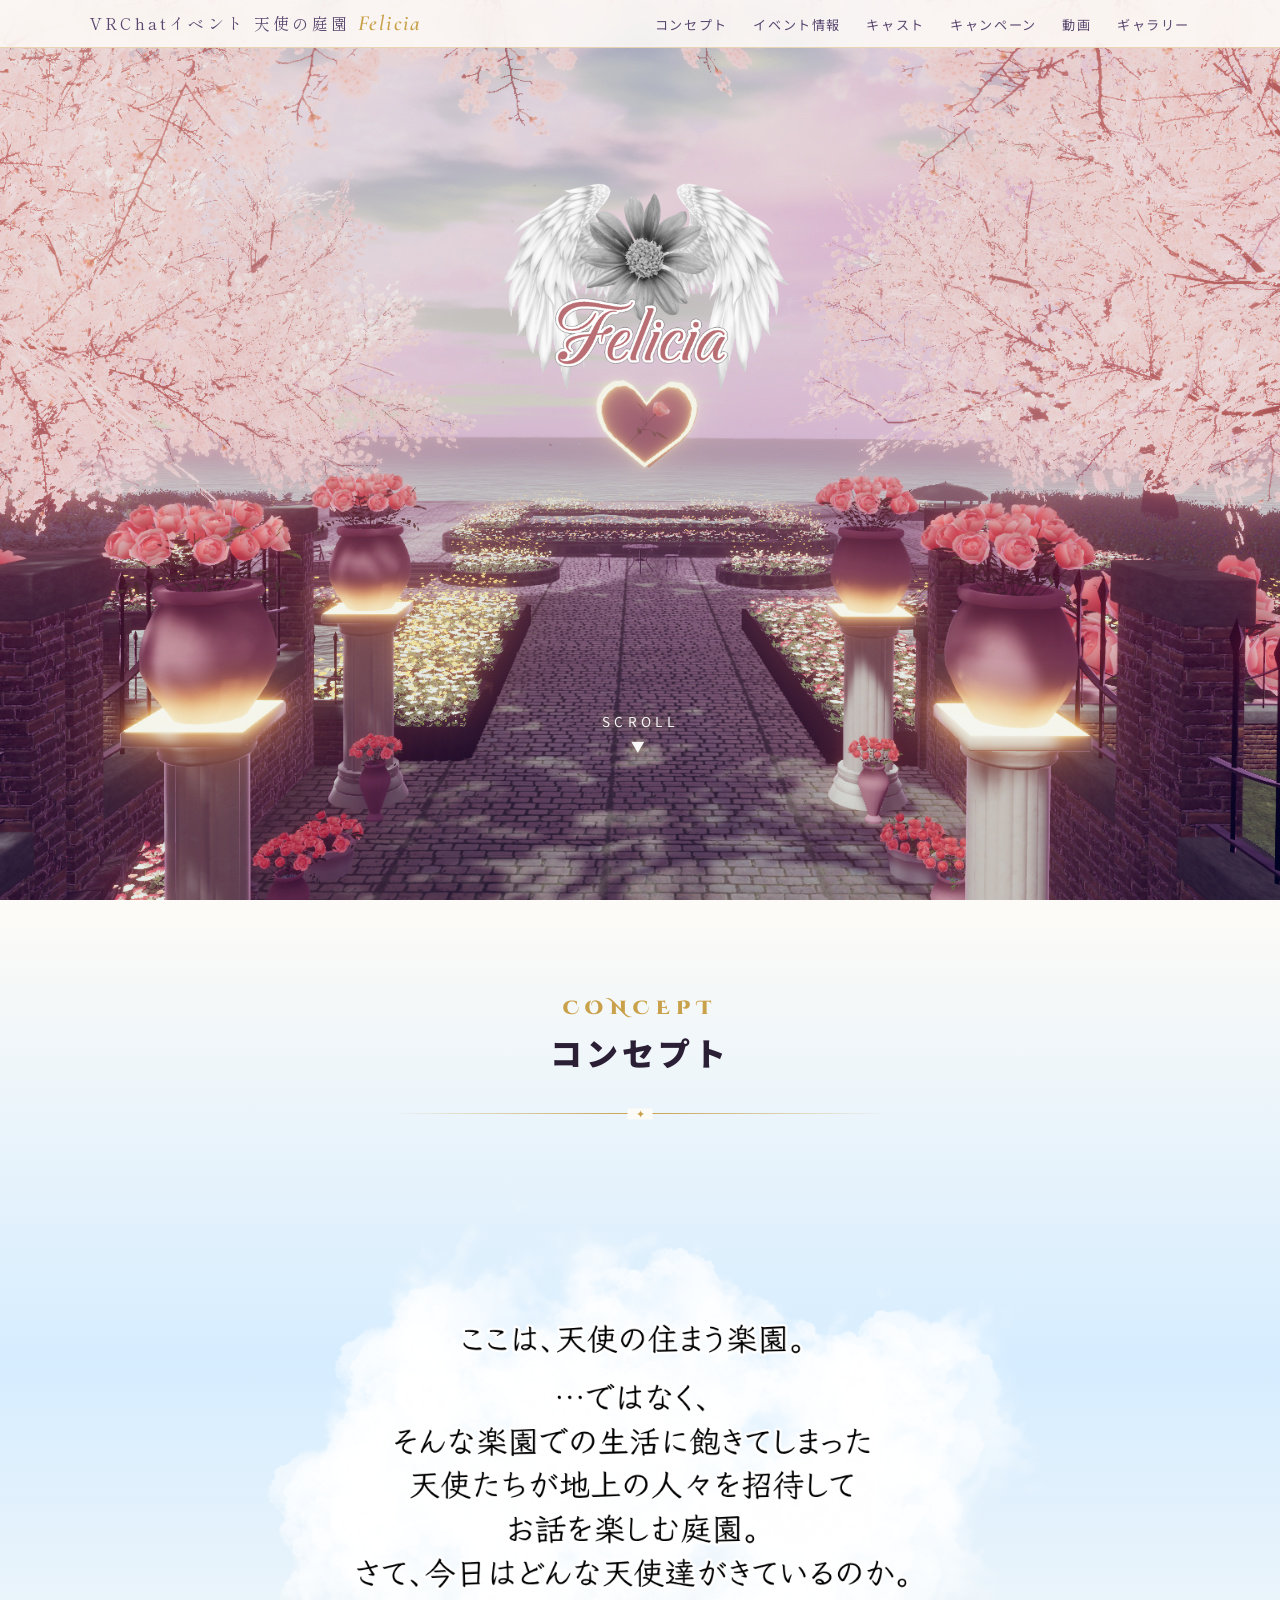
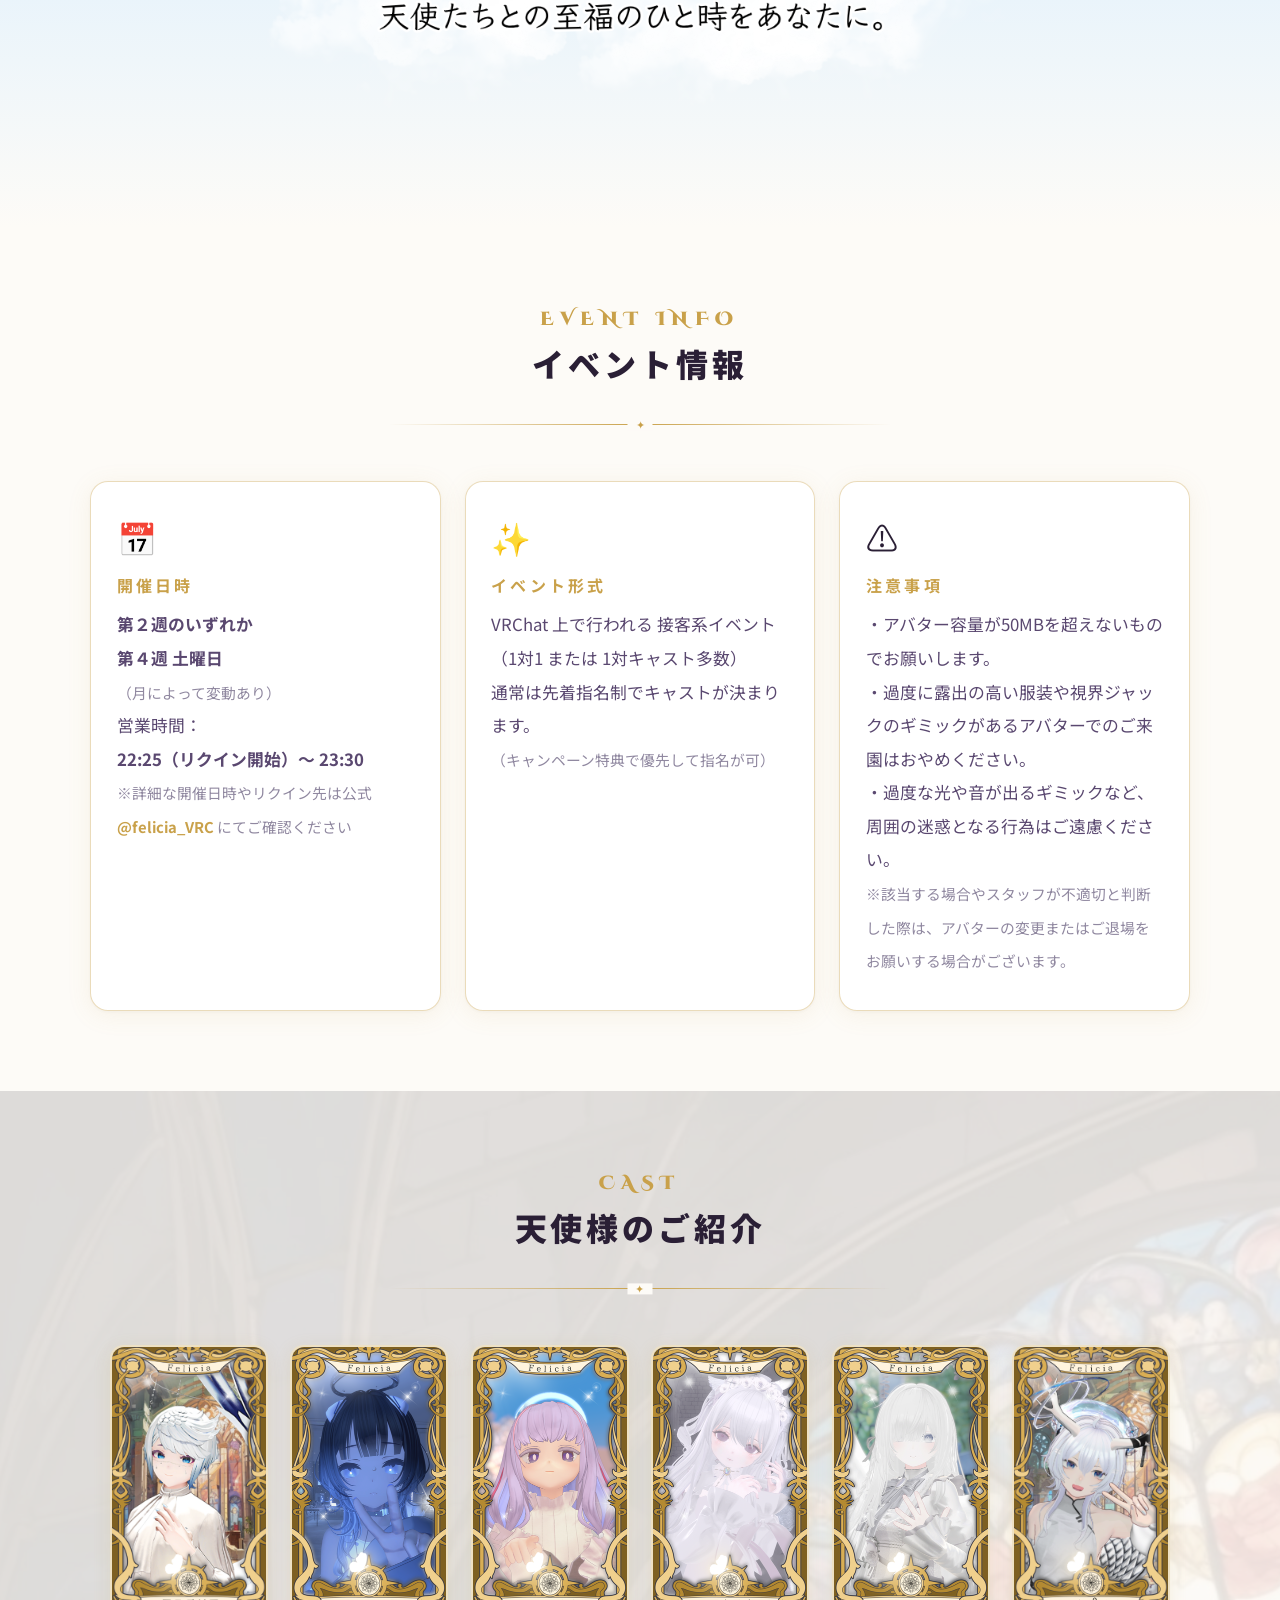
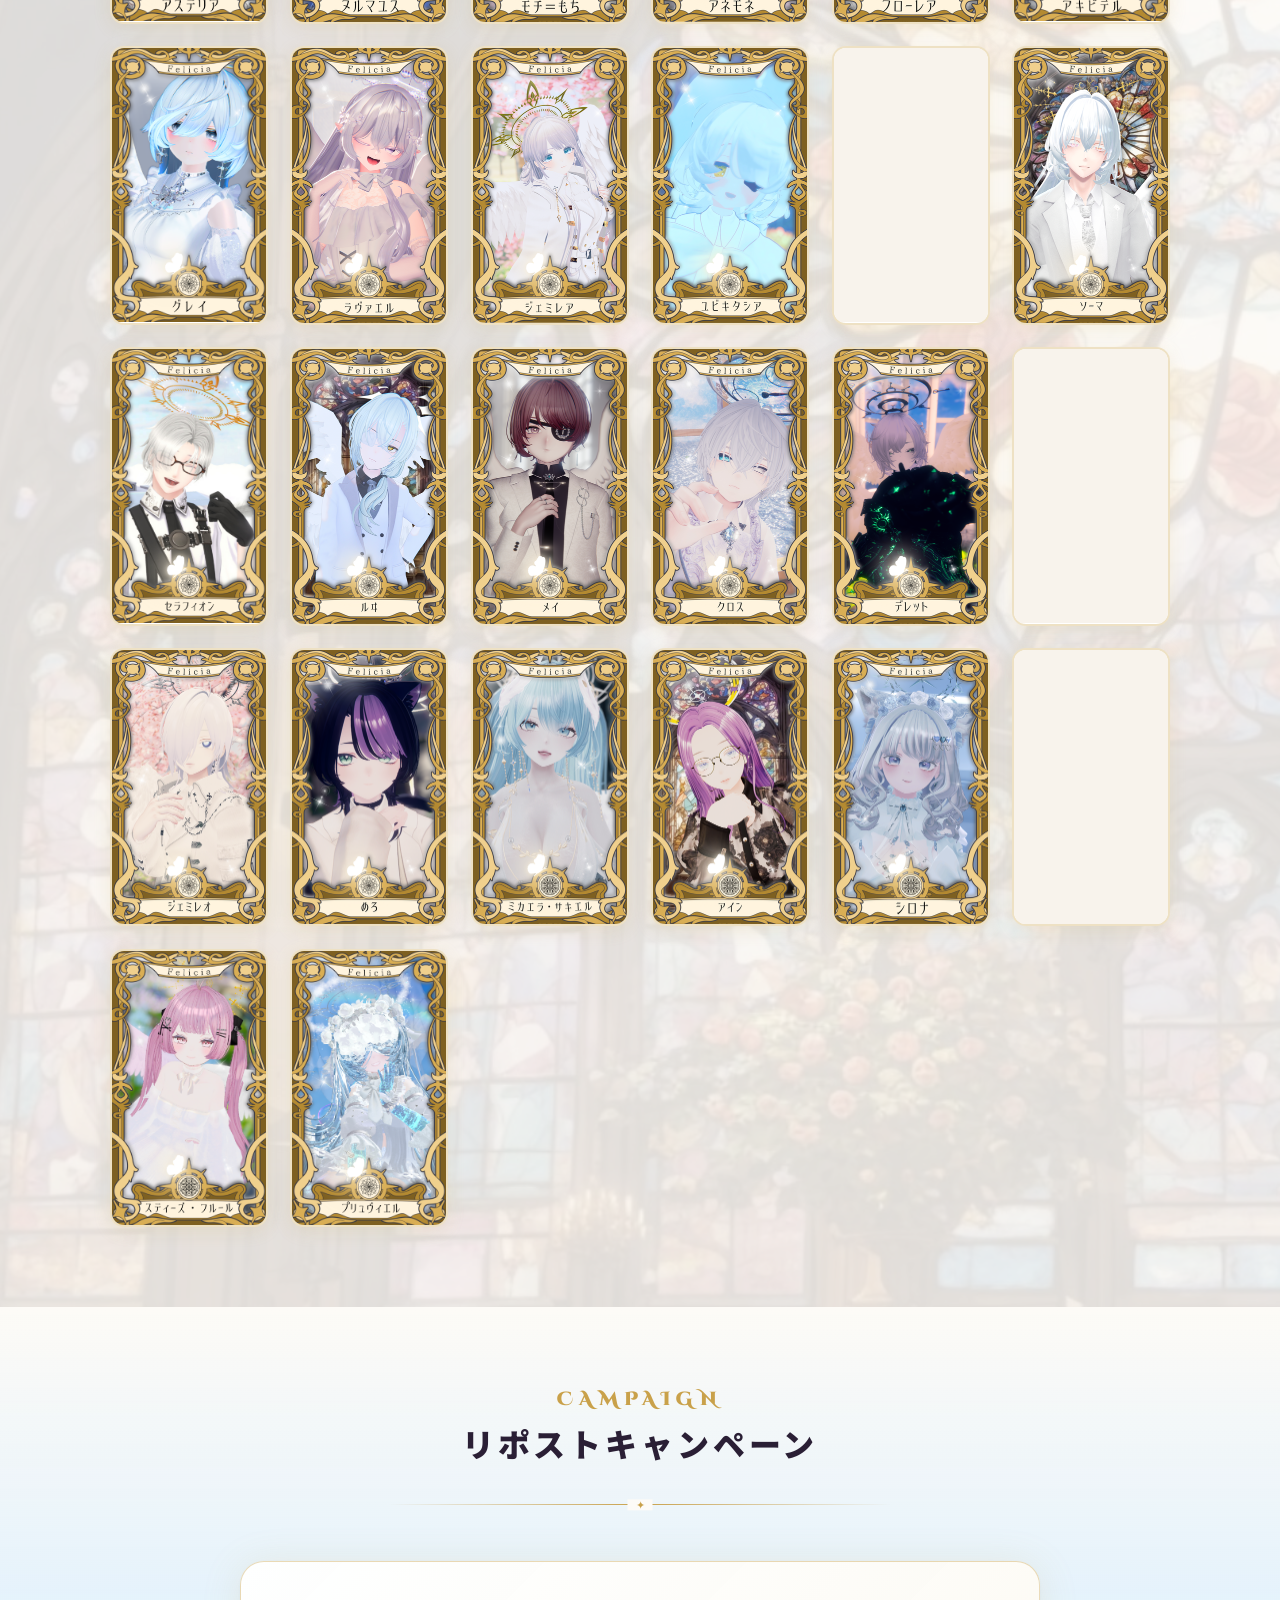
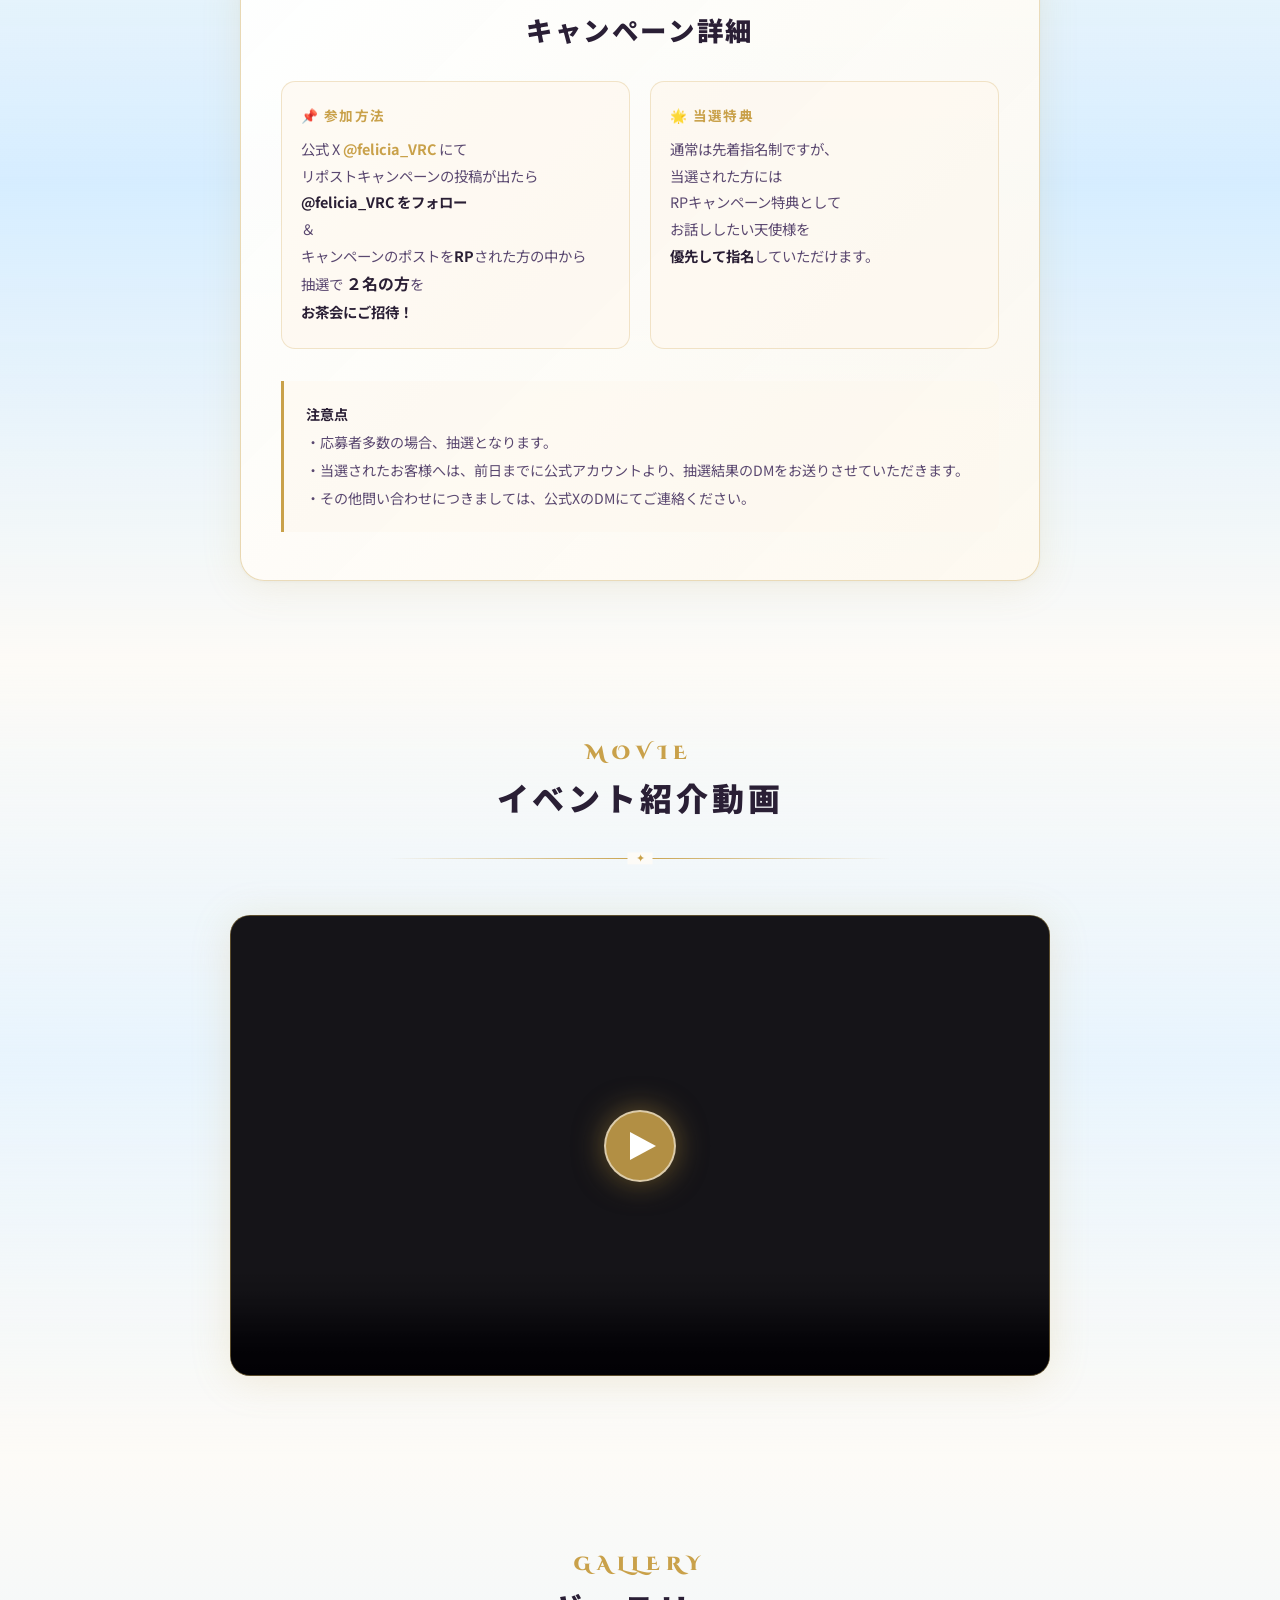
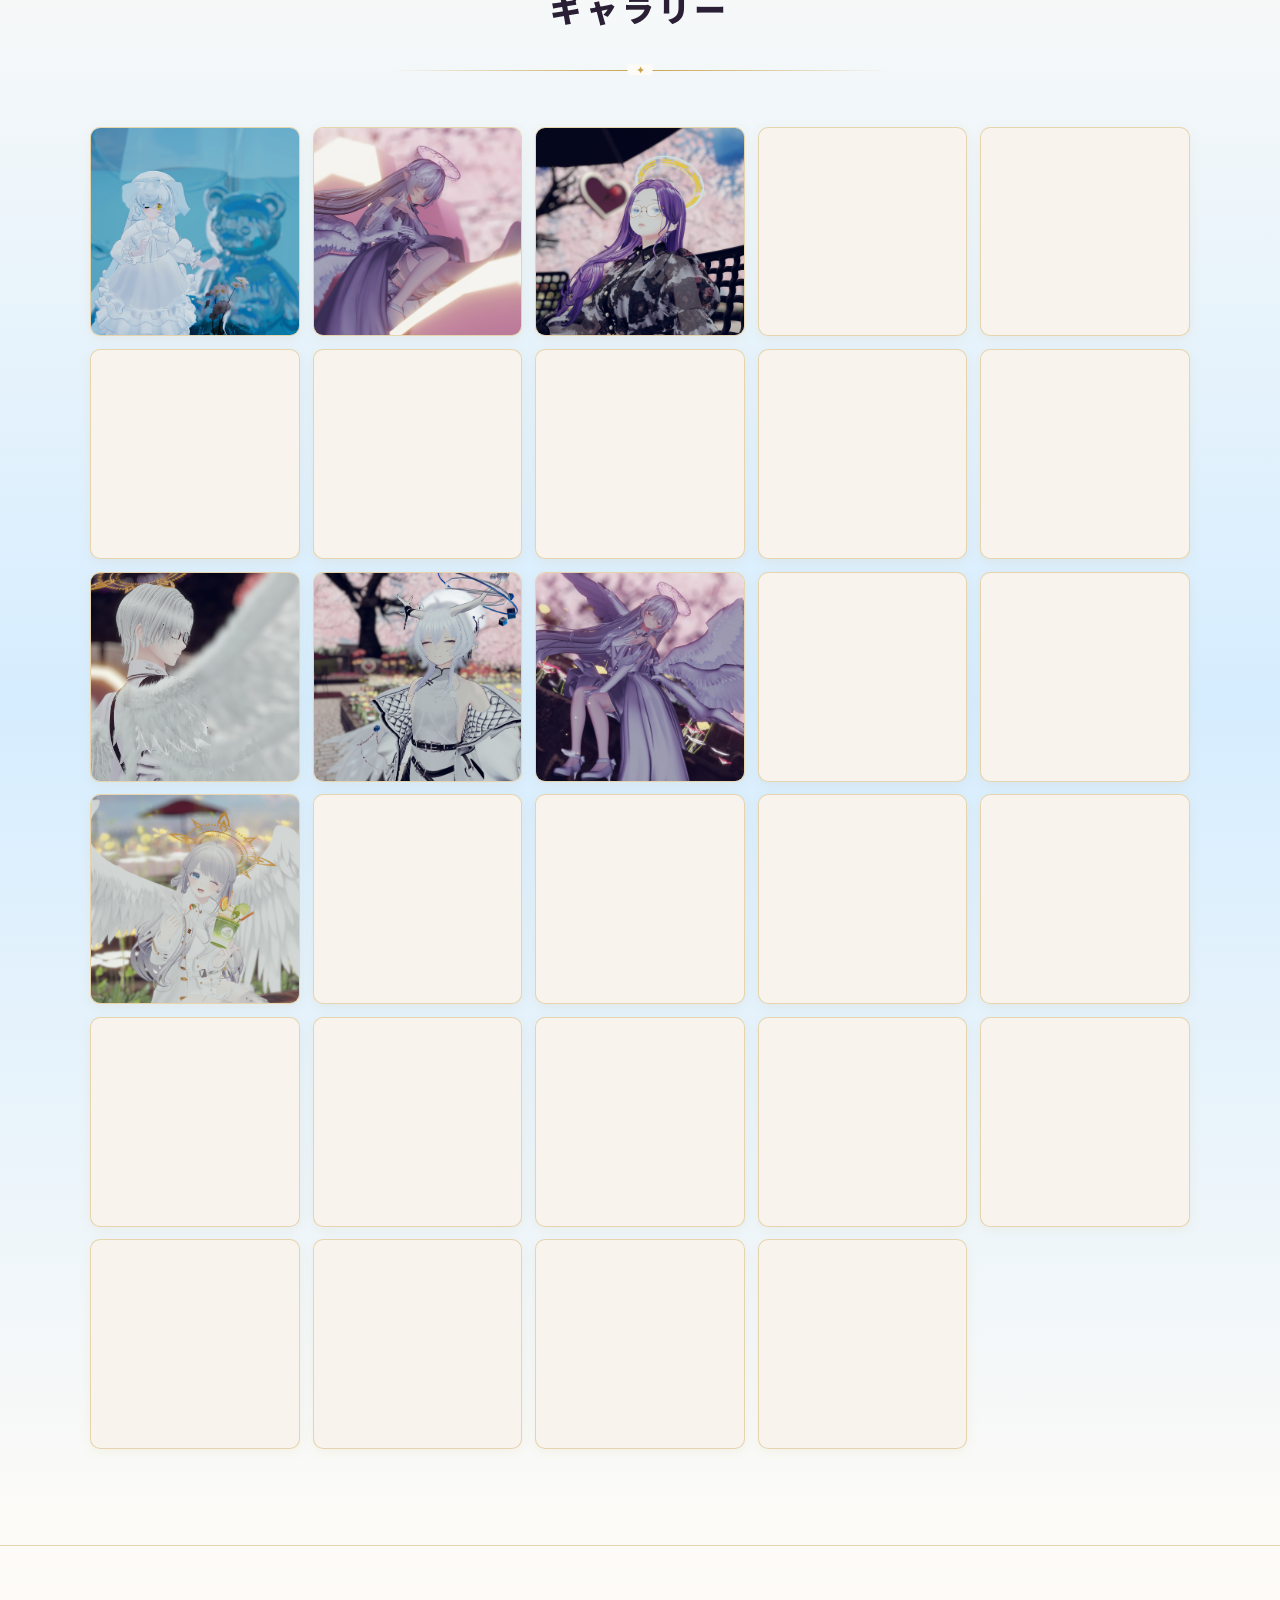
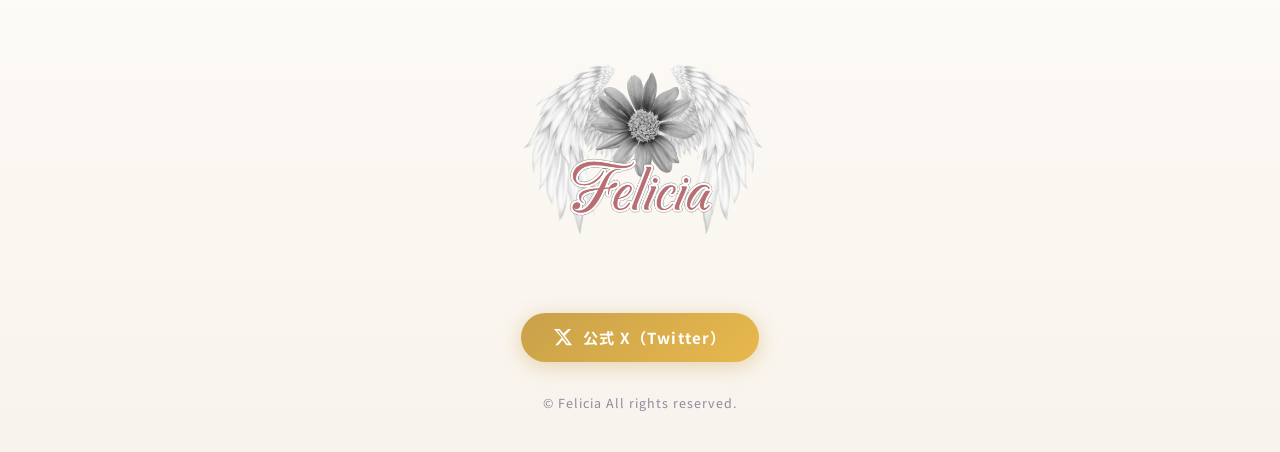
==== commit 511d54d4: "style: use video/felicia.png as video thumbnail Co-Authored-By: Claude Sonnet 4.6 <noreply@anthropic" ====
--- a/index.html
+++ b/index.html
@@ -212,13 +212,13 @@
     </h2>
     <div class="divider"></div>
     <div class="video-wrap reveal">
-      <video id="event-video" controls playsinline poster="images/Felicia_Banner.jpg">
+      <video id="event-video" controls playsinline poster="video/felicia.png">
         <source src="video/felicia.mp4" type="video/mp4" />
         <source src="video/movie.mp4" type="video/mp4" />
         <source src="video/pv.mp4" type="video/mp4" />
         <p>お使いのブラウザは動画の再生に対応していません。</p>
       </video>
-      <div class="video-overlay" id="video-overlay" style="background-image:url('images/Felicia_Banner.jpg')">
+      <div class="video-overlay" id="video-overlay" style="background-image:url('video/felicia.png')">
         <div class="video-play-btn"></div>
       </div>
     </div>
